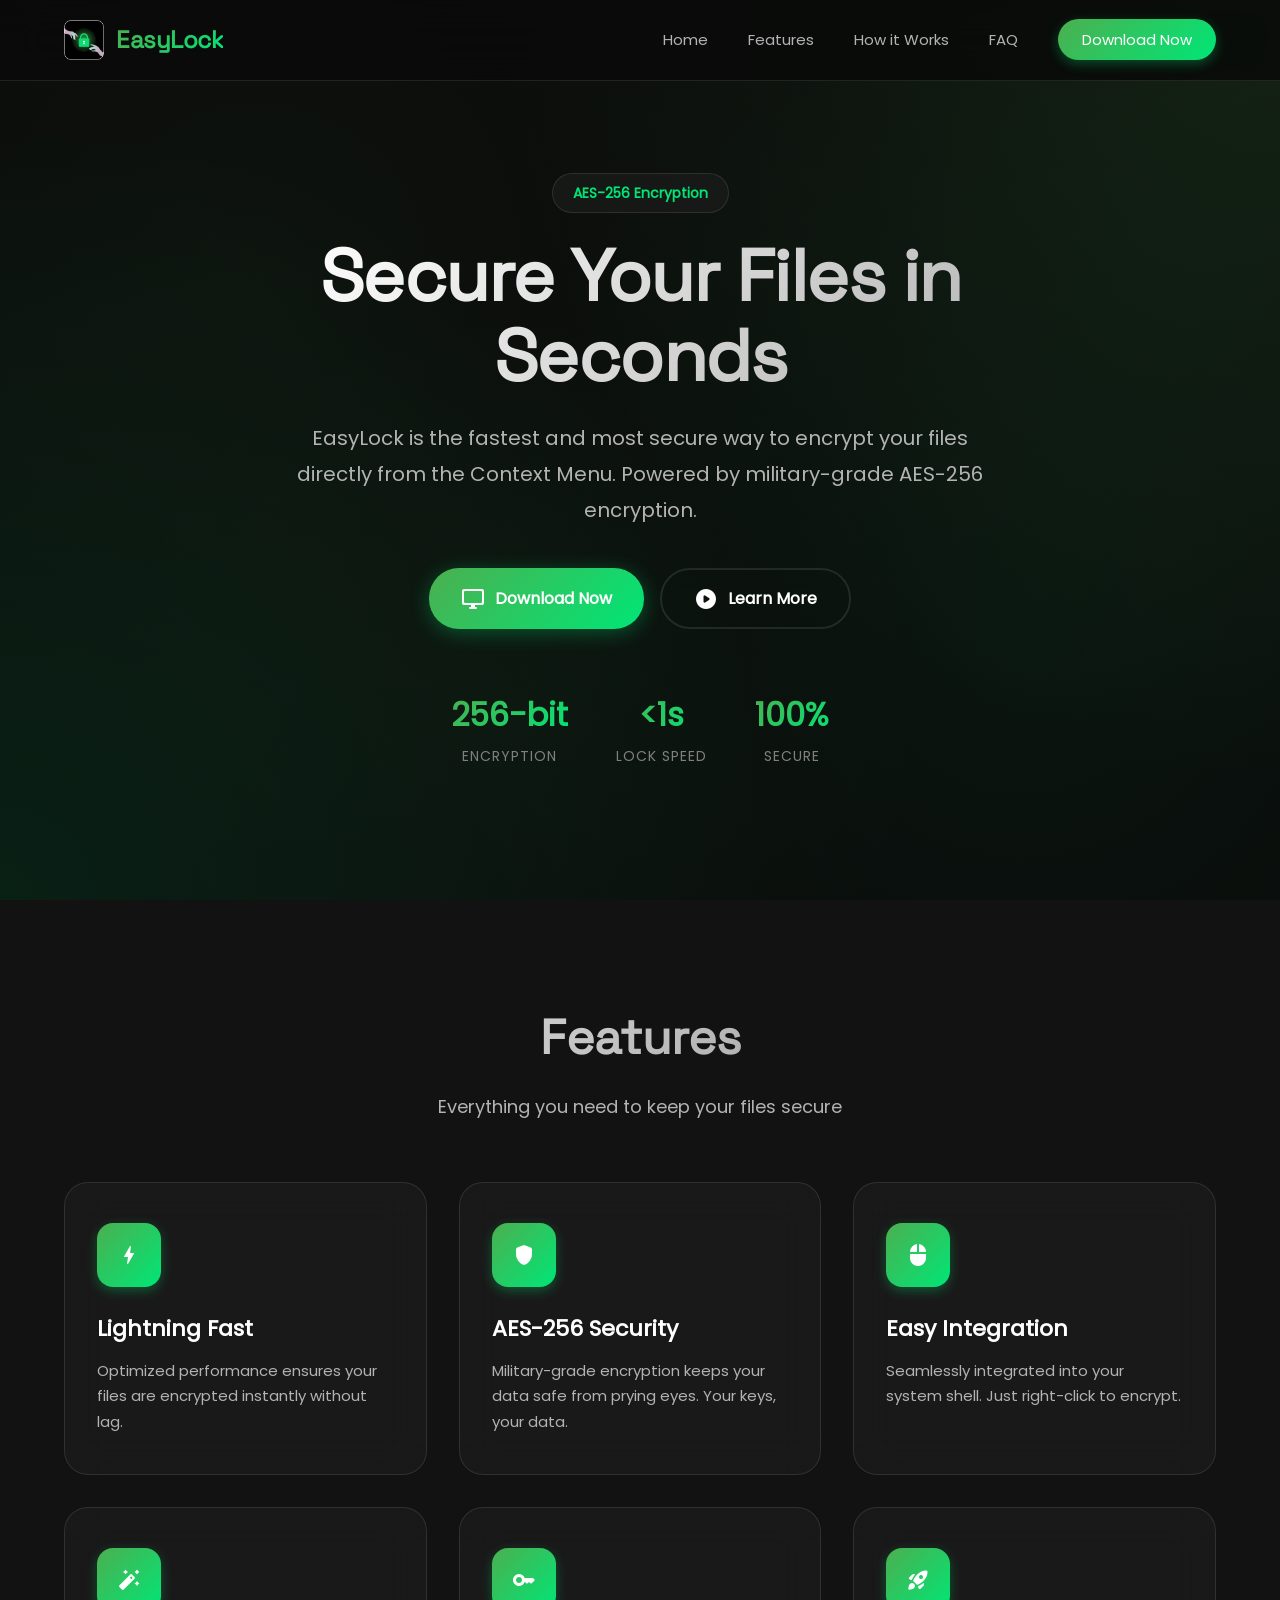
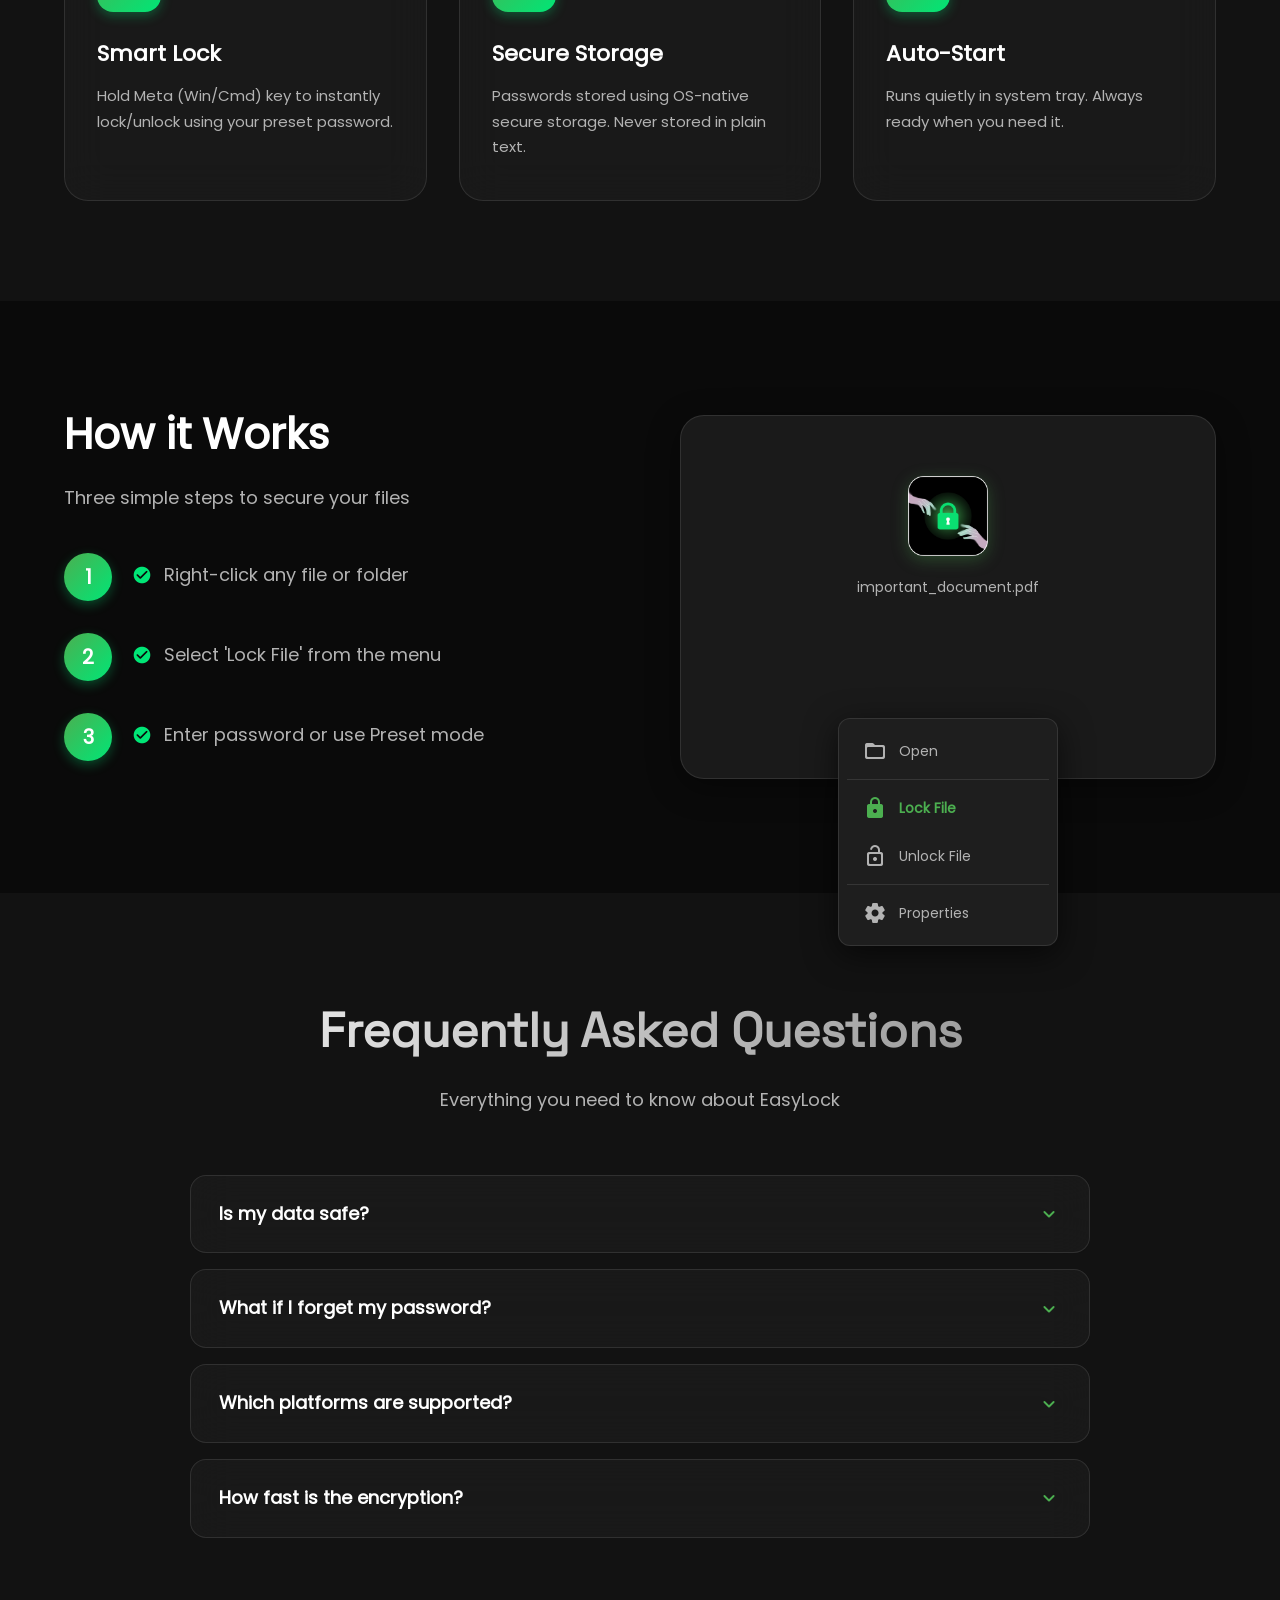
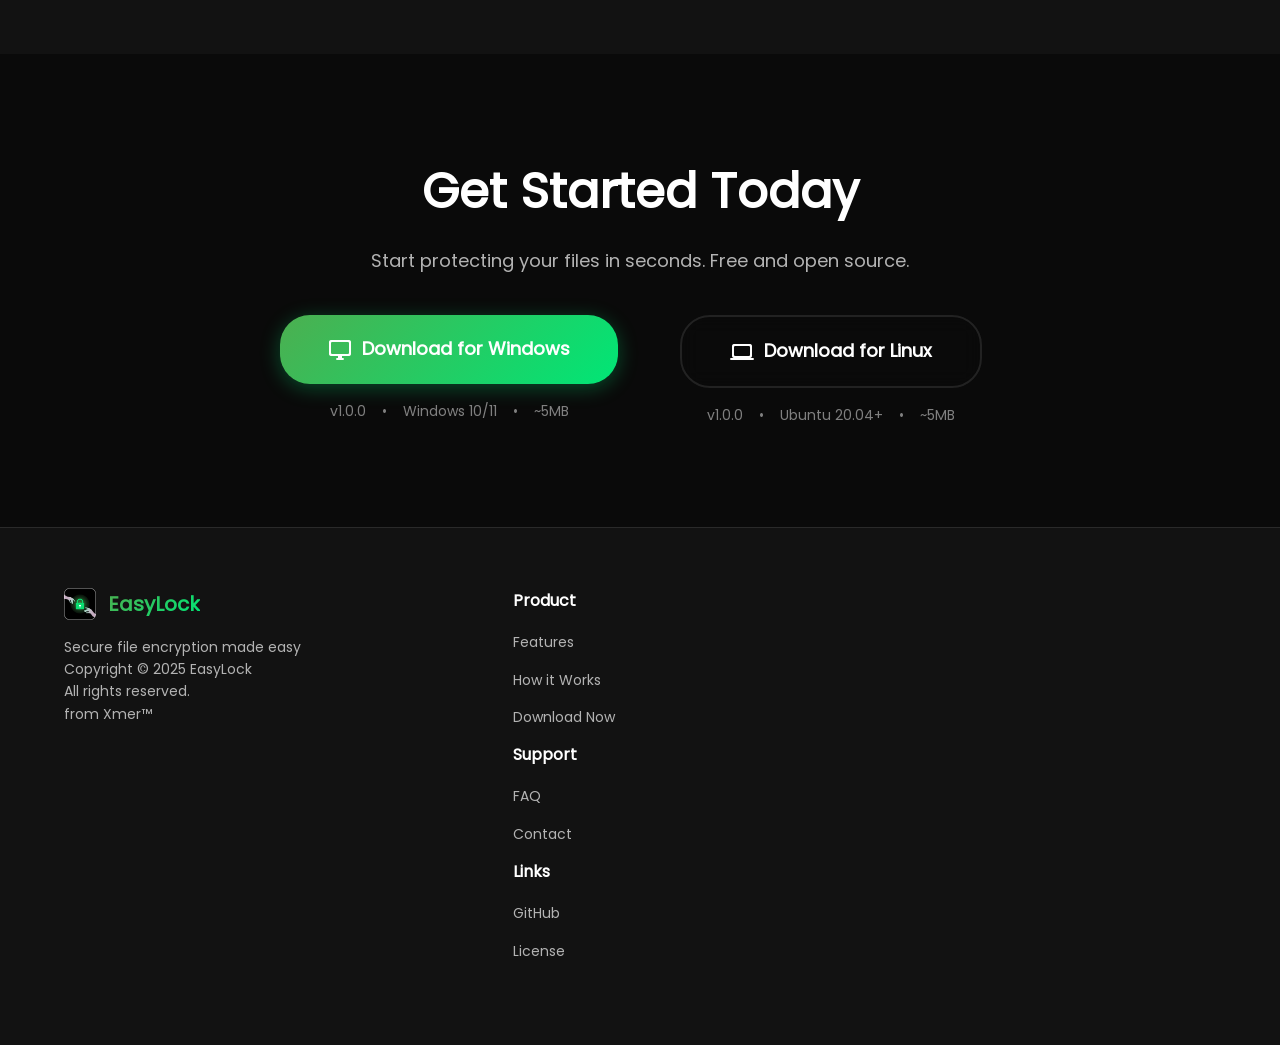
==== index.html @ 7edfd5c7 "Initialize EasyLock repo - Clean Start" ====
<!DOCTYPE html>
<html lang="en">

<head>
    <meta charset="UTF-8">
    <meta name="viewport" content="width=device-width, initial-scale=1.0">

    <!-- SEO & Social Meta Tags -->
    <title>EasyLock - Fast & Secure File Encryption | AES-256 Protection</title>
    <meta name="description"
        content="EasyLock provides military-grade AES-256 encryption for your files with seamless shell integration. Protect your data in seconds with right-click encryption.">
    <meta name="keywords"
        content="file encryption, AES-256, secure files, Windows encryption, Linux encryption, data protection, file security">
    <meta name="author" content="EasyLock">

    <meta property="og:type" content="website">
    <meta property="og:title" content="EasyLock - Fast & Secure File Encryption">
    <meta property="og:description"
        content="Military-grade file encryption integrated directly into your system. Secure your files in seconds.">
    <!-- Assets & Styles -->
    <link rel="icon" type="image/x-icon" href="assets/logotwo.png">
    <link rel="stylesheet" href="css/style.css">

</head>

<body>
    <!-- Navigation -->
    <header id="header">
        <div class="container">
            <div class="logo-container">
                <img src="assets/logotwo.png" alt="EasyLock Logo" class="logo-img">
                <span class="logo-text">EasyLock</span>
            </div>

            <nav class="nav-desktop">
                <ul>
                    <li><a href="#home" data-key="nav_home">Home</a></li>
                    <li><a href="#features" data-key="nav_features">Features</a></li>
                    <li><a href="#how-it-works" data-key="nav_how">How it Works</a></li>
                    <li><a href="#faq" data-key="nav_faq">FAQ</a></li>
                    <li><a href="#download" class="btn-download-nav" data-key="btn_download">Download Now</a></li>
                </ul>
            </nav>

            <button class="mobile-menu-toggle" aria-label="Toggle menu">
                <span></span>
                <span></span>
                <span></span>
            </button>
        </div>
    </header>

    <!-- Mobile Navigation -->
    <div class="mobile-menu-overlay">
        <nav class="mobile-nav">
            <ul>
                <li><a href="#home" data-key="nav_home">Home</a></li>
                <li><a href="#features" data-key="nav_features">Features</a></li>
                <li><a href="#how-it-works" data-key="nav_how">How it Works</a></li>
                <li><a href="#faq" data-key="nav_faq">FAQ</a></li>
                <li><a href="#download" class="btn-download-mobile" data-key="btn_download">Download Now</a></li>
            </ul>
        </nav>
    </div>

    <!-- Hero -->
    <section id="home" class="hero">
        <div class="particles-bg"></div>
        <div class="hero-content">
            <div class="hero-badge" data-key="hero_badge">AES-256 Encryption</div>
            <h1 data-key="hero_title">Secure Your Files in Seconds</h1>
            <p data-key="hero_desc">EasyLock is the fastest and most secure way to encrypt your files directly from the
                Context Menu. Powered by military-grade AES-256 encryption.</p>
            <div class="hero-buttons">
                <a href="#download" class="btn btn-primary">
                    <i class="material-icons">desktop_windows</i>
                    <span data-key="btn_download">Download Now</span>
                </a>
                <a href="#features" class="btn btn-secondary">
                    <i class="material-icons">play_circle</i>
                    <span data-key="btn_learn">Learn More</span>
                </a>
            </div>
            <div class="hero-stats">
                <div class="stat-item">
                    <div class="stat-number">256-bit</div>
                    <div class="stat-label" data-key="stat_encryption">Encryption</div>
                </div>
                <div class="stat-item">
                    <div class="stat-number">&lt;1s</div>
                    <div class="stat-label" data-key="stat_speed">Lock Speed</div>
                </div>
                <div class="stat-item">
                    <div class="stat-number">100%</div>
                    <div class="stat-label" data-key="stat_secure">Secure</div>
                </div>
            </div>
        </div>
    </section>

    <!-- Features -->
    <section id="features" class="features">
        <div class="container">
            <h2 class="section-title" data-key="nav_features">Features</h2>
            <p class="section-subtitle" data-key="features_subtitle">Everything you need to keep your files secure</p>
            <div class="features-grid">
                <div class="feature-card">
                    <div class="feature-icon"><i class="material-icons">bolt</i></div>
                    <h3 data-key="feat_fast_title">Lightning Fast</h3>
                    <p data-key="feat_fast_desc">Optimized performance ensures your files are encrypted instantly
                        without lag.</p>
                </div>
                <div class="feature-card">
                    <div class="feature-icon"><i class="material-icons">shield</i></div>
                    <h3 data-key="feat_secure_title">AES-256 Security</h3>
                    <p data-key="feat_secure_desc">Military-grade encryption keeps your data safe from prying eyes. Your
                        keys, your data.</p>
                </div>
                <div class="feature-card">
                    <div class="feature-icon"><i class="material-icons">mouse</i></div>
                    <h3 data-key="feat_easy_title">Easy Integration</h3>
                    <p data-key="feat_easy_desc">Seamlessly integrated into your system shell. Just right-click to
                        encrypt.</p>
                </div>
                <div class="feature-card">
                    <div class="feature-icon"><i class="material-icons">auto_fix_high</i></div>
                    <h3 data-key="feat_smart_title">Smart Lock</h3>
                    <p data-key="feat_smart_desc">Hold Meta (Win/Cmd) key to instantly lock/unlock using your preset
                        password.</p>
                </div>
                <div class="feature-card">
                    <div class="feature-icon"><i class="material-icons">key</i></div>
                    <h3 data-key="feat_password_title">Secure Storage</h3>
                    <p data-key="feat_password_desc">Passwords stored using OS-native secure storage. Never stored in
                        plain text.</p>
                </div>
                <div class="feature-card">
                    <div class="feature-icon"><i class="material-icons">rocket_launch</i></div>
                    <h3 data-key="feat_startup_title">Auto-Start</h3>
                    <p data-key="feat_startup_desc">Runs quietly in system tray. Always ready when you need it.</p>
                </div>
            </div>
        </div>
    </section>

    <!-- Showcase -->
    <section id="how-it-works" class="showcase">
        <div class="container">
            <div class="showcase-content">
                <div class="showcase-text">
                    <h2 data-key="showcase_title">How it Works</h2>
                    <p class="showcase-desc" data-key="showcase_desc">Three simple steps to secure your files</p>
                    <ul class="steps-list">
                        <li>
                            <div class="step-number">1</div>
                            <div class="step-content">
                                <i class="material-icons check-icon">check_circle</i>
                                <span data-key="step_1">Right-click any file or folder</span>
                            </div>
                        </li>
                        <li>
                            <div class="step-number">2</div>
                            <div class="step-content">
                                <i class="material-icons check-icon">check_circle</i>
                                <span data-key="step_2">Select 'Lock File' from the menu</span>
                            </div>
                        </li>
                        <li>
                            <div class="step-number">3</div>
                            <div class="step-content">
                                <i class="material-icons check-icon">check_circle</i>
                                <span data-key="step_3">Enter password or use Preset mode</span>
                            </div>
                        </li>
                    </ul>
                </div>
                <div class="showcase-visual">
                    <div class="context-menu-demo">
                        <div class="file-icon">
                            <img src="assets/logotwo.png" alt="EasyLock" class="demo-logo">
                            <div class="file-name">important_document.pdf</div>
                        </div>
                        <div class="context-menu">
                            <div class="menu-item"><i class="material-icons">folder_open</i> Open</div>
                            <div class="menu-divider"></div>
                            <div class="menu-item highlight"><i class="material-icons">lock</i> Lock File</div>
                            <div class="menu-item"><i class="material-icons">lock_open</i> Unlock File</div>
                            <div class="menu-divider"></div>
                            <div class="menu-item"><i class="material-icons">settings</i> Properties</div>
                        </div>
                    </div>
                </div>
            </div>
        </div>
    </section>

    <!-- FAQ -->
    <section id="faq" class="faq">
        <div class="container">
            <h2 class="section-title" data-key="faq_title">Frequently Asked Questions</h2>
            <p class="section-subtitle" data-key="faq_subtitle">Everything you need to know about EasyLock</p>
            <div class="faq-grid">
                <div class="faq-item">
                    <div class="faq-question">
                        <h3 data-key="faq_q1">Is my data safe?</h3>
                        <i class="material-icons">expand_more</i>
                    </div>
                    <div class="faq-answer">
                        <p data-key="faq_a1">Yes! EasyLock uses AES-256 GCM encryption. Your passwords are stored
                            securely using OS-native secure APIs.</p>
                    </div>
                </div>
                <div class="faq-item">
                    <div class="faq-question">
                        <h3 data-key="faq_q2">What if I forget my password?</h3>
                        <i class="material-icons">expand_more</i>
                    </div>
                    <div class="faq-answer">
                        <p data-key="faq_a2">Encrypted files cannot be recovered without the correct password. This
                            ensures maximum security. We recommend using a password manager.</p>
                    </div>
                </div>
                <div class="faq-item">
                    <div class="faq-question">
                        <h3 data-key="faq_q3">Which platforms are supported?</h3>
                        <i class="material-icons">expand_more</i>
                    </div>
                    <div class="faq-answer">
                        <p data-key="faq_a3">EasyLock is compatible with Windows 10/11 and Linux (Ubuntu 20.04+). It
                            integrates seamlessly with system file managers.</p>
                    </div>
                </div>
                <div class="faq-item">
                    <div class="faq-question">
                        <h3 data-key="faq_q4">How fast is the encryption?</h3>
                        <i class="material-icons">expand_more</i>
                    </div>
                    <div class="faq-answer">
                        <p data-key="faq_a4">EasyLock is optimized for speed. Most common files encrypt in under a
                            second on modern systems.</p>
                    </div>
                </div>
            </div>
        </div>
    </section>

    <!-- Download -->
    <section id="download" class="download">
        <div class="container">
            <div class="download-content">
                <h2 data-key="download_title">Get Started Today</h2>
                <p data-key="download_desc">Start protecting your files in seconds. Free and open source.</p>

                <div class="download-buttons">
                    <div class="download-option">
                        <a href="#" class="btn btn-primary btn-large">
                            <i class="material-icons">desktop_windows</i>
                            <span data-key="btn_download_windows">Download for Windows</span>
                        </a>
                        <div class="download-info">
                            <span class="version">v1.0.0</span>
                            <span class="separator">•</span>
                            <span class="compatible">Windows 10/11</span>
                            <span class="separator">•</span>
                            <span class="size">~5MB</span>
                        </div>
                    </div>

                    <div class="download-option">
                        <a href="#" class="btn btn-secondary btn-large">
                            <i class="material-icons">laptop</i>
                            <span data-key="btn_download_linux">Download for Linux</span>
                        </a>
                        <div class="download-info">
                            <span class="version">v1.0.0</span>
                            <span class="separator">•</span>
                            <span class="compatible">Ubuntu 20.04+</span>
                            <span class="separator">•</span>
                            <span class="size">~5MB</span>
                        </div>
                    </div>
                </div>
            </div>
        </div>
    </section>

    <!-- Footer -->
    <footer>
        <div class="container">
            <div class="footer-content">
                <div class="footer-brand">
                    <div class="footer-logo">
                        <img src="assets/logotwo.png" alt="EasyLock Logo" class="footer-logo-img">
                        <span>EasyLock</span>
                    </div>
                    <p class="footer-tagline" data-key="footer_tagline">Secure file encryption made easy</p>
                    <p class="footer-tagline">Copyright © 2025 EasyLock</p>
                    <p class="footer-tagline">All rights reserved.</p>
                    <p class="footer-tagline">from Xmer™</p>
                </div>
                <div class="footer-links">
                    <div class="footer-column">
                        <h4 data-key="footer_product">Product</h4>
                        <ul>
                            <li><a href="#features" data-key="nav_features">Features</a></li>
                            <li><a href="#how-it-works" data-key="nav_how">How it Works</a></li>
                            <li><a href="#download" data-key="btn_download">Download</a></li>
                        </ul>
                    </div>
                    <div class="footer-column">
                        <h4 data-key="footer_support">Support</h4>
                        <ul>
                            <li><a href="#faq" data-key="nav_faq">FAQ</a></li>
                            <li><a href="https://xmeroriginals.com/#contact" data-key="footer_contact">Contact</a></li>
                        </ul>
                    </div>
                    <div class="footer-column">
                        <h4 data-key="footer_legal">Links</h4>
                        <ul>
                            <li><a href="https://github.com/xmeroriginals/easylock">GitHub</a></li>
                            <li><a href="https://raw.githubusercontent.com/xmeroriginals/easylock/refs/heads/main/LICENSE"
                                    data-key="footer_license">License</a></li>
                        </ul>
                    </div>
                </div>
            </div>
        </div>
    </footer>

    <script src="js/script.js"></script>
</body>

</html>
---- css/style.css ----
/* ===========================
   CSS Custom Properties
   =========================== */
:root {
    /* Primary Colors */
    --primary-color: #4CAF50;
    --primary-dark: #2E7D32;
    --primary-light: #81C784;
    --accent-color: #00E676;
    --accent-glow: rgba(0, 230, 118, 0.3);

    /* Background Colors */
    --bg-color: #0a0a0a;
    --bg-secondary: #121212;
    --surface-color: #1a1a1a;
    --surface-elevated: #1e1e1e;

    /* Text Colors */
    --text-primary: #ffffff;
    --text-secondary: #b3b3b3;
    --text-tertiary: #808080;

    /* Glassmorphism */
    --glass-bg: rgba(30, 30, 30, 0.6);
    --glass-border: rgba(255, 255, 255, 0.1);
    --glass-shadow: 0 8px 32px rgba(0, 0, 0, 0.4);

    /* Gradients */
    --gradient-primary: linear-gradient(135deg, var(--primary-color), var(--accent-color));
    --gradient-secondary: linear-gradient(135deg, #4CAF50, #2E7D32);
    --gradient-hero: radial-gradient(circle at top right, rgba(76, 175, 80, 0.15), transparent 50%),
        radial-gradient(circle at bottom left, rgba(0, 230, 118, 0.1), transparent 50%);

    /* Spacing & Layout */
    --container-width: 1200px;
    --section-padding: 100px;
    --border-radius: 16px;
    --border-radius-lg: 24px;

    /* Transitions */
    --transition-fast: 0.2s ease;
    --transition-normal: 0.3s ease;
    --transition-slow: 0.5s ease;
}

/* ===========================
   Local Fonts
   =========================== */
@font-face {
    font-family: 'Poppins';
    src: url('../resources/fonts/Poppins-Regular.ttf') format('truetype');
    font-weight: 400;
    font-style: normal;
}

@font-face {
    font-family: 'Space Grotesk';
    src: url('../resources/fonts/SpaceGrotesk-Regular.ttf') format('truetype');
    font-weight: 400;
    font-style: normal;
}

@font-face {
    font-family: 'Questrial';
    src: url('../resources/fonts/Questrial-Regular.ttf') format('truetype');
    font-weight: 400;
    font-style: normal;
}

@font-face {
    font-family: 'Material Symbols Rounded';
    src: url('../resources/icons/MaterialIconsRound-Regular.otf') format('opentype');
    font-weight: normal;
    font-style: normal;
}

.material-icons {
    font-family: 'Material Symbols Rounded';
    font-weight: normal;
    font-style: normal;
    font-size: 24px;
    display: inline-block;
    line-height: 1;
    text-transform: none;
    letter-spacing: normal;
    word-wrap: normal;
    white-space: nowrap;
    direction: ltr;
    -webkit-font-smoothing: antialiased;
    text-rendering: optimizeLegibility;
    -moz-osx-font-smoothing: grayscale;
    font-feature-settings: 'liga';
}

/* ===========================
   Global Styles
   =========================== */
* {
    margin: 0;
    padding: 0;
    box-sizing: border-box;
}

html {
    scroll-behavior: smooth;
    font-size: 16px;
}

body {
    background-color: var(--bg-color);
    color: var(--text-primary);
    font-family: 'Poppins', 'Space Grotesk', -apple-system, BlinkMacSystemFont, "Segoe UI", Roboto, sans-serif;
    line-height: 1.6;
    overflow-x: hidden;
    -webkit-font-smoothing: antialiased;
    -moz-osx-font-smoothing: grayscale;
}

.container {
    max-width: var(--container-width);
    margin: 0 auto;
    padding: 0 24px;
}

/* ===========================
   Header & Navigation
   =========================== */
header {
    position: fixed;
    top: 0;
    left: 0;
    width: 100%;
    padding: 20px 0;
    z-index: 1000;
    backdrop-filter: blur(20px) saturate(180%);
    background: rgba(10, 10, 10, 0.85);
    border-bottom: 1px solid var(--glass-border);
    transition: all var(--transition-normal);
}

header.scrolled {
    padding: 12px 0;
    box-shadow: 0 4px 20px rgba(0, 0, 0, 0.5);
}

header .container {
    display: flex;
    justify-content: space-between;
    align-items: center;
}

.logo-container {
    display: flex;
    align-items: center;
    gap: 12px;
    cursor: pointer;
}

.logo-img {
    height: 40px;
    width: auto;
    transition: transform var(--transition-normal);
}

.logo-container:hover .logo-img {
    transform: rotate(-5deg) scale(1.05);
}

.logo-text {
    font-size: 24px;
    font-weight: 800;
    font-family: 'Space Grotesk', sans-serif;
    background: var(--gradient-primary);
    -webkit-background-clip: text;
    background-clip: text;
    -webkit-text-fill-color: transparent;
    letter-spacing: -0.5px;
}

.nav-desktop ul {
    display: flex;
    gap: 40px;
    list-style: none;
    align-items: center;
}

.nav-desktop a {
    color: var(--text-secondary);
    text-decoration: none;
    font-weight: 500;
    font-size: 15px;
    transition: color var(--transition-fast);
    position: relative;
}

.nav-desktop a::after {
    content: '';
    position: absolute;
    bottom: -4px;
    left: 0;
    width: 0;
    height: 2px;
    background: var(--gradient-primary);
    transition: width var(--transition-normal);
}

.nav-desktop a:hover {
    color: var(--text-primary);
}

.nav-desktop a:hover::after {
    width: 100%;
}

.btn-download-nav {
    background: var(--gradient-primary);
    padding: 10px 24px;
    border-radius: 24px;
    color: white !important;
    font-weight: 600;
    box-shadow: 0 4px 12px var(--accent-glow);
    transition: all var(--transition-normal);
}

.btn-download-nav::after {
    display: none;
}

.btn-download-nav:hover {
    transform: translateY(-2px);
    box-shadow: 0 6px 20px var(--accent-glow);
}

/* Mobile Menu Toggle */
.mobile-menu-toggle {
    display: none;
    flex-direction: column;
    gap: 5px;
    background: none;
    border: none;
    cursor: pointer;
    padding: 8px;
}

.mobile-menu-toggle span {
    width: 25px;
    height: 2px;
    background: var(--text-primary);
    transition: all var(--transition-normal);
    border-radius: 2px;
}

.mobile-menu-toggle.active span:nth-child(1) {
    transform: rotate(45deg) translate(7px, 7px);
}

.mobile-menu-toggle.active span:nth-child(2) {
    opacity: 0;
}

.mobile-menu-toggle.active span:nth-child(3) {
    transform: rotate(-45deg) translate(6px, -6px);
}

/* Mobile Menu Overlay */
.mobile-menu-overlay {
    position: fixed;
    top: 0;
    left: 0;
    width: 100%;
    height: 100vh;
    background: rgba(10, 10, 10, 0.98);
    backdrop-filter: blur(20px);
    z-index: 999;
    display: flex;
    align-items: center;
    justify-content: center;
    opacity: 0;
    visibility: hidden;
    transition: all var(--transition-slow);
}

.mobile-menu-overlay.active {
    opacity: 1;
    visibility: visible;
}

.mobile-nav ul {
    list-style: none;
    text-align: center;
}

.mobile-nav li {
    margin: 30px 0;
    opacity: 0;
    transform: translateY(20px);
    transition: all var(--transition-slow);
}

.mobile-menu-overlay.active .mobile-nav li {
    opacity: 1;
    transform: translateY(0);
}

.mobile-nav a {
    color: var(--text-primary);
    text-decoration: none;
    font-size: 28px;
    font-weight: 600;
    transition: color var(--transition-fast);
}

.mobile-nav a:hover {
    color: var(--primary-color);
}

.btn-download-mobile {
    display: inline-block;
    background: var(--gradient-primary);
    padding: 16px 40px;
    border-radius: 30px;
    margin-top: 20px;
}

/* ===========================
   Hero Section
   =========================== */
.hero {
    min-height: 100vh;
    display: flex;
    align-items: center;
    justify-content: center;
    position: relative;
    padding: 120px 24px 80px;
    background: var(--gradient-hero);
    overflow: hidden;
}

.particles-bg {
    position: absolute;
    top: 0;
    left: 0;
    width: 100%;
    height: 100%;
    background-image:
        radial-gradient(circle at 20% 30%, rgba(76, 175, 80, 0.05) 0%, transparent 50%),
        radial-gradient(circle at 80% 70%, rgba(0, 230, 118, 0.05) 0%, transparent 50%),
        radial-gradient(circle at 40% 80%, rgba(76, 175, 80, 0.03) 0%, transparent 40%);
    animation: particlesFloat 20s ease-in-out infinite;
}

@keyframes particlesFloat {

    0%,
    100% {
        transform: translateY(0) scale(1);
    }

    50% {
        transform: translateY(-20px) scale(1.05);
    }
}

.hero-content {
    max-width: 700px;
    text-align: center;
    position: relative;
    z-index: 1;
    animation: fadeInUp 1s ease-out;
}

@keyframes fadeInUp {
    from {
        opacity: 0;
        transform: translateY(40px);
    }

    to {
        opacity: 1;
        transform: translateY(0);
    }
}

.hero-badge {
    display: inline-block;
    background: var(--glass-bg);
    border: 1px solid var(--glass-border);
    padding: 8px 20px;
    border-radius: 20px;
    font-size: 14px;
    font-weight: 600;
    color: var(--accent-color);
    margin-bottom: 24px;
    backdrop-filter: blur(10px);
}

.hero h1 {
    font-size: clamp(40px, 6vw, 72px);
    font-weight: 900;
    font-family: 'Space Grotesk', sans-serif;
    line-height: 1.1;
    margin-bottom: 24px;
    background: linear-gradient(135deg, #ffffff, #b3b3b3);
    -webkit-background-clip: text;
    background-clip: text;
    -webkit-text-fill-color: transparent;
    letter-spacing: -1.5px;
}

.hero p {
    font-size: clamp(16px, 2vw, 20px);
    color: var(--text-secondary);
    margin-bottom: 40px;
    line-height: 1.8;
}

.hero-buttons {
    display: flex;
    gap: 16px;
    justify-content: center;
    flex-wrap: wrap;
    margin-bottom: 60px;
}

.btn {
    display: inline-flex;
    align-items: center;
    gap: 10px;
    padding: 16px 32px;
    border-radius: 30px;
    font-size: 16px;
    font-weight: 600;
    text-decoration: none;
    cursor: pointer;
    transition: all var(--transition-normal);
    border: none;
    white-space: nowrap;
}

.btn-primary {
    background: var(--gradient-primary);
    color: white;
    box-shadow: 0 4px 20px var(--accent-glow);
}

.btn-primary:hover {
    box-shadow: 0 8px 30px var(--accent-glow);
    transform: translateY(-3px);
}

.btn-secondary {
    background: transparent;
    border: 2px solid var(--glass-border);
    color: var(--text-primary);
    backdrop-filter: blur(10px);
}

.btn-secondary:hover {
    border-color: var(--primary-color);
    background: rgba(76, 175, 80, 0.1);
}

.btn-large {
    padding: 20px 48px;
    font-size: 18px;
}

/* Hero Stats */
.hero-stats {
    display: flex;
    gap: 48px;
    justify-content: center;
    flex-wrap: wrap;
}

.stat-item {
    text-align: center;
}

.stat-number {
    font-size: 32px;
    font-weight: 800;
    background: var(--gradient-primary);
    -webkit-background-clip: text;
    background-clip: text;
    -webkit-text-fill-color: transparent;
    margin-bottom: 4px;
}

.stat-label {
    font-size: 14px;
    color: var(--text-tertiary);
    text-transform: uppercase;
    letter-spacing: 1px;
}

/* ===========================
   Features Section
   =========================== */
.features {
    padding: var(--section-padding) 0;
    background: var(--bg-secondary);
}

.section-title {
    text-align: center;
    font-size: clamp(32px, 5vw, 48px);
    font-weight: 800;
    font-family: 'Space Grotesk', sans-serif;
    margin-bottom: 16px;
    background: linear-gradient(135deg, #ffffff, #808080);
    -webkit-background-clip: text;
    background-clip: text;
    -webkit-text-fill-color: transparent;
}

.section-subtitle {
    text-align: center;
    font-size: 18px;
    color: var(--text-secondary);
    margin-bottom: 60px;
}

.features-grid {
    display: grid;
    grid-template-columns: repeat(auto-fit, minmax(300px, 1fr));
    gap: 32px;
}

.feature-card {
    background: var(--glass-bg);
    backdrop-filter: blur(20px);
    padding: 40px 32px;
    border-radius: var(--border-radius-lg);
    border: 1px solid var(--glass-border);
    transition: all var(--transition-normal);
    position: relative;
    overflow: hidden;
}

.feature-card::before {
    content: '';
    position: absolute;
    top: 0;
    left: 0;
    width: 100%;
    height: 100%;
    background: var(--gradient-primary);
    opacity: 0;
    transition: opacity var(--transition-normal);
}

.feature-card:hover::before {
    opacity: 0.05;
}

.feature-card:hover {
    transform: translateY(-8px);
    border-color: var(--primary-color);
    box-shadow: 0 12px 40px rgba(76, 175, 80, 0.2);
}

.feature-icon {
    width: 64px;
    height: 64px;
    background: var(--gradient-primary);
    border-radius: 16px;
    display: flex;
    align-items: center;
    justify-content: center;
    margin-bottom: 24px;
    font-size: 28px;
    color: white;
    box-shadow: 0 4px 12px var(--accent-glow);
}

.feature-card h3 {
    font-size: 22px;
    font-weight: 700;
    margin-bottom: 12px;
    color: var(--text-primary);
}

.feature-card p {
    color: var(--text-secondary);
    font-size: 15px;
    line-height: 1.7;
}

/* ===========================
   Showcase / How It Works Section
   =========================== */
.showcase {
    padding: var(--section-padding) 0;
    background: var(--bg-color);
}

.showcase-content {
    display: grid;
    grid-template-columns: 1fr 1fr;
    gap: 80px;
    align-items: center;
}

.showcase-text h2 {
    font-size: clamp(32px, 4vw, 42px);
    font-weight: 800;
    margin-bottom: 16px;
}

.showcase-desc {
    font-size: 18px;
    color: var(--text-secondary);
    margin-bottom: 40px;
}

.steps-list {
    list-style: none;
}

.steps-list li {
    display: flex;
    gap: 20px;
    align-items: flex-start;
    margin-bottom: 32px;
    position: relative;
}

.step-number {
    width: 48px;
    height: 48px;
    background: var(--gradient-primary);
    border-radius: 50%;
    display: flex;
    align-items: center;
    justify-content: center;
    font-size: 20px;
    font-weight: 800;
    flex-shrink: 0;
    box-shadow: 0 4px 12px var(--accent-glow);
}

.step-content {
    flex: 1;
    padding-top: 8px;
    display: flex;
    align-items: center;
    gap: 12px;
}

.check-icon {
    color: var(--accent-color);
    font-size: 20px;
}

.step-content span {
    font-size: 18px;
    color: var(--text-secondary);
}

/* Context Menu Demo */
.showcase-visual {
    background: var(--surface-color);
    border-radius: var(--border-radius-lg);
    padding: 60px 40px;
    border: 1px solid var(--glass-border);
    display: flex;
    align-items: center;
    justify-content: center;
    position: relative;
    box-shadow: var(--glass-shadow);
}

.context-menu-demo {
    position: relative;
}

.file-icon {
    text-align: center;
    margin-bottom: 120px;
}

.demo-logo {
    width: 80px;
    height: 80px;
    margin-bottom: 12px;
    filter: drop-shadow(0 4px 8px rgba(76, 175, 80, 0.3));
}

.file-name {
    font-size: 14px;
    color: var(--text-secondary);
}

.context-menu {
    background: var(--surface-elevated);
    border: 1px solid var(--glass-border);
    border-radius: 12px;
    padding: 8px;
    min-width: 220px;
    box-shadow: 0 8px 32px rgba(0, 0, 0, 0.6);
    backdrop-filter: blur(20px);
    position: absolute;
    top: 100%;
    left: 50%;
    transform: translateX(-50%);
}

.menu-item {
    padding: 12px 16px;
    border-radius: 8px;
    display: flex;
    align-items: center;
    gap: 12px;
    color: var(--text-secondary);
    font-size: 14px;
    cursor: pointer;
    transition: all var(--transition-fast);
}

.menu-item:hover {
    background: rgba(255, 255, 255, 0.05);
    color: var(--text-primary);
}

.menu-item.highlight {
    color: var(--primary-color);
    font-weight: 600;
}

.menu-item.highlight:hover {
    background: rgba(76, 175, 80, 0.1);
}

.menu-divider {
    height: 1px;
    background: var(--glass-border);
    margin: 4px 0;
}

/* ===========================
   FAQ Section
   =========================== */
.faq {
    padding: var(--section-padding) 0;
    background: var(--bg-secondary);
}

.faq-grid {
    max-width: 900px;
    margin: 0 auto;
}

.faq-item {
    background: var(--glass-bg);
    backdrop-filter: blur(20px);
    border: 1px solid var(--glass-border);
    border-radius: var(--border-radius);
    margin-bottom: 16px;
    overflow: hidden;
    transition: all var(--transition-normal);
}

.faq-item:hover {
    border-color: var(--primary-color);
}

.faq-question {
    padding: 24px 28px;
    cursor: pointer;
    display: flex;
    justify-content: space-between;
    align-items: center;
    gap: 20px;
    user-select: none;
}

.faq-question h3 {
    font-size: 18px;
    font-weight: 600;
    color: var(--text-primary);
}

.faq-question i {
    color: var(--primary-color);
    transition: transform var(--transition-normal);
}

.faq-item.active .faq-question i {
    transform: rotate(180deg);
}

.faq-answer {
    max-height: 0;
    overflow: hidden;
    transition: all var(--transition-normal);
}

.faq-item.active .faq-answer {
    max-height: 500px;
}

.faq-answer p {
    padding: 0 28px 24px;
    color: var(--text-secondary);
    line-height: 1.7;
}

/* ===========================
   Download Section
   =========================== */
.download {
    padding: var(--section-padding) 0;
    background: var(--bg-color);
    text-align: center;
}

.download-content h2 {
    font-size: clamp(32px, 5vw, 48px);
    font-weight: 800;
    margin-bottom: 16px;
}

.download-content p {
    font-size: 18px;
    color: var(--text-secondary);
    margin-bottom: 40px;
}

.download-buttons {
    display: grid;
    grid-template-columns: repeat(auto-fit, minmax(280px, 350px));
    gap: 32px;
    justify-content: center;
    margin-top: 40px;
}

.download-option {
    display: flex;
    flex-direction: column;
    align-items: center;
}

.download-info {
    margin-top: 16px;
    color: var(--text-tertiary);
    font-size: 14px;
}

.download-info .separator {
    margin: 0 12px;
}

/* ===========================
   Footer
   =========================== */
footer {
    background: var(--bg-secondary);
    border-top: 1px solid var(--glass-border);
    padding: 60px 0 30px;
}

.footer-content {
    display: grid;
    grid-template-columns: 2fr 1fr 1fr 1fr;
    gap: 60px;
    margin-bottom: 40px;
}

.footer-brand {
    max-width: 300px;
}

.footer-logo {
    display: flex;
    align-items: center;
    gap: 12px;
    margin-bottom: 16px;
}

.footer-logo-img {
    width: 32px;
    height: 32px;
}

.footer-logo span {
    font-size: 20px;
    font-weight: 800;
    background: var(--gradient-primary);
    -webkit-background-clip: text;
    background-clip: text;
    -webkit-text-fill-color: transparent;
}

.footer-tagline {
    color: var(--text-secondary);
    font-size: 14px;
    line-height: 1.6;
}

.footer-column h4 {
    font-size: 16px;
    font-weight: 600;
    margin-bottom: 16px;
    color: var(--text-primary);
}

.footer-column ul {
    list-style: none;
}

.footer-column li {
    margin-bottom: 12px;
}

.footer-column a {
    color: var(--text-secondary);
    text-decoration: none;
    font-size: 14px;
    transition: color var(--transition-fast);
}

.footer-column a:hover {
    color: var(--primary-color);
}

.footer-bottom {
    display: flex;
    justify-content: space-between;
    align-items: center;
    padding-top: 30px;
    border-top: 1px solid var(--glass-border);
    flex-wrap: wrap;
    gap: 20px;
}

.footer-bottom p {
    color: var(--text-tertiary);
    font-size: 14px;
}

.social-links {
    display: flex;
    gap: 16px;
}

.social-links a {
    width: 40px;
    height: 40px;
    background: var(--glass-bg);
    border: 1px solid var(--glass-border);
    border-radius: 50%;
    display: flex;
    align-items: center;
    justify-content: center;
    color: var(--text-secondary);
    font-size: 18px;
    transition: all var(--transition-normal);
}

.social-links a:hover {
    background: var(--primary-color);
    border-color: var(--primary-color);
    color: white;
    transform: translateY(-3px);
}

/* ===========================
   Responsive Design
   =========================== */
@media (max-width: 1024px) {
    .showcase-content {
        grid-template-columns: 1fr;
        gap: 60px;
    }

    .footer-content {
        grid-template-columns: 1fr 1fr;
        gap: 40px;
    }
}

@media (max-width: 768px) {
    :root {
        --section-padding: 60px;
    }

    .nav-desktop {
        display: none;
    }

    .mobile-menu-toggle {
        display: flex;
    }

    header {
        padding: 16px 0;
    }

    .hero {
        min-height: 90vh;
        padding: 100px 20px 60px;
    }

    .hero-buttons {
        flex-direction: column;
        align-items: stretch;
    }

    .btn {
        justify-content: center;
    }

    .hero-stats {
        gap: 32px;
    }

    .features-grid {
        grid-template-columns: 1fr;
    }

    .showcase-visual {
        padding: 40px 20px;
    }

    .file-icon {
        margin-bottom: 100px;
    }

    .footer-content {
        grid-template-columns: 1fr;
        gap: 40px;
    }

    .footer-bottom {
        flex-direction: column;
        text-align: center;
    }
}

@media (max-width: 480px) {
    .hero h1 {
        font-size: 36px;
    }

    .section-title {
        font-size: 28px;
    }

    .btn {
        padding: 14px 24px;
        font-size: 15px;
    }

    .btn-large {
        padding: 16px 32px;
        font-size: 16px;
    }
}

/* ===========================
   Animations & Effects
   =========================== */
@keyframes float {

    0%,
    100% {
        transform: translateY(0px);
    }

    50% {
        transform: translateY(-20px);
    }
}

/* Scroll Reveal Animations */
.reveal {
    opacity: 0;
    transform: translateY(30px);
    transition: all 0.8s ease-out;
}

.reveal.active {
    opacity: 1;
    transform: translateY(0);
}

/* Loading Animation */
@keyframes pulse {

    0%,
    100% {
        opacity: 1;
    }

    50% {
        opacity: 0.5;
    }
}

/* Selection */
::selection {
    background: var(--primary-color);
    color: white;
}

::-moz-selection {
    background: var(--primary-color);
    color: white;
}

/* Scrollbar */
::-webkit-scrollbar {
    width: 10px;
}

::-webkit-scrollbar-track {
    background: var(--bg-secondary);
}

::-webkit-scrollbar-thumb {
    background: var(--surface-color);
    border-radius: 5px;
}

::-webkit-scrollbar-thumb:hover {
    background: var(--primary-color);
}
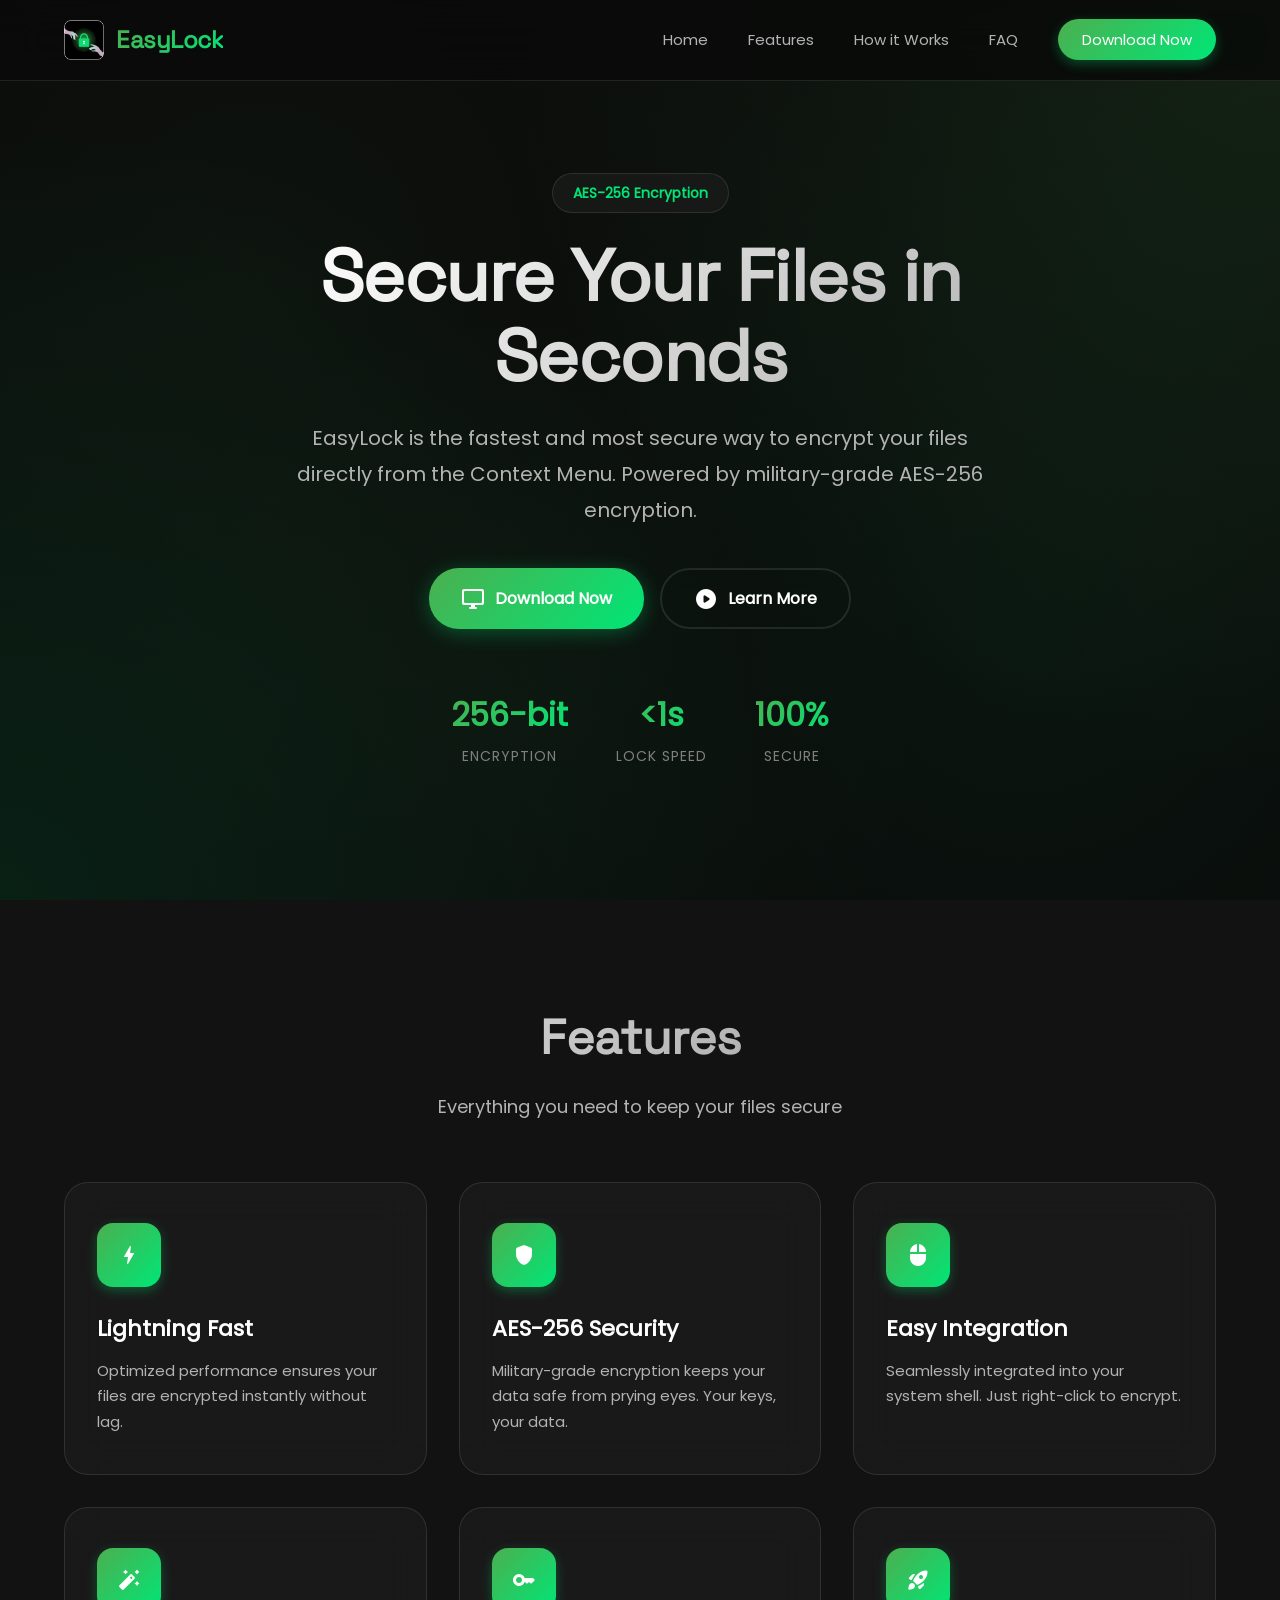
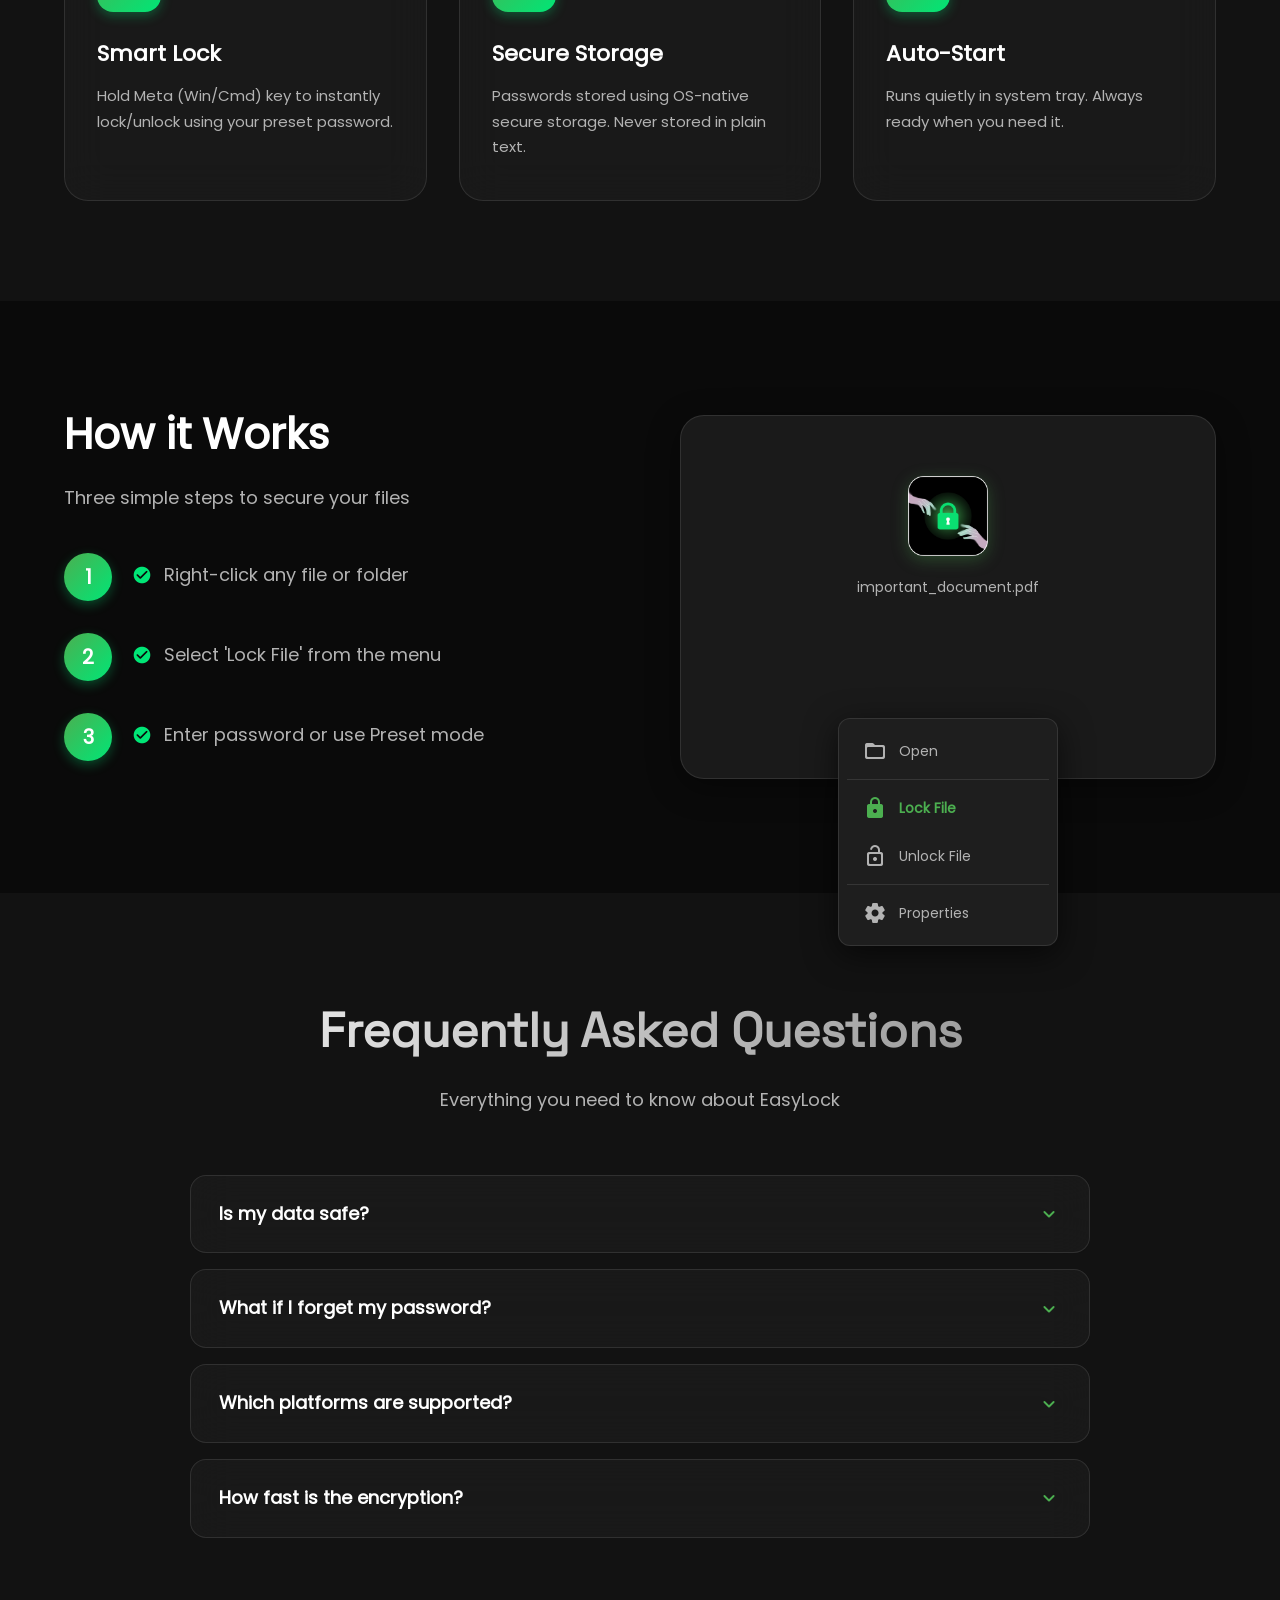
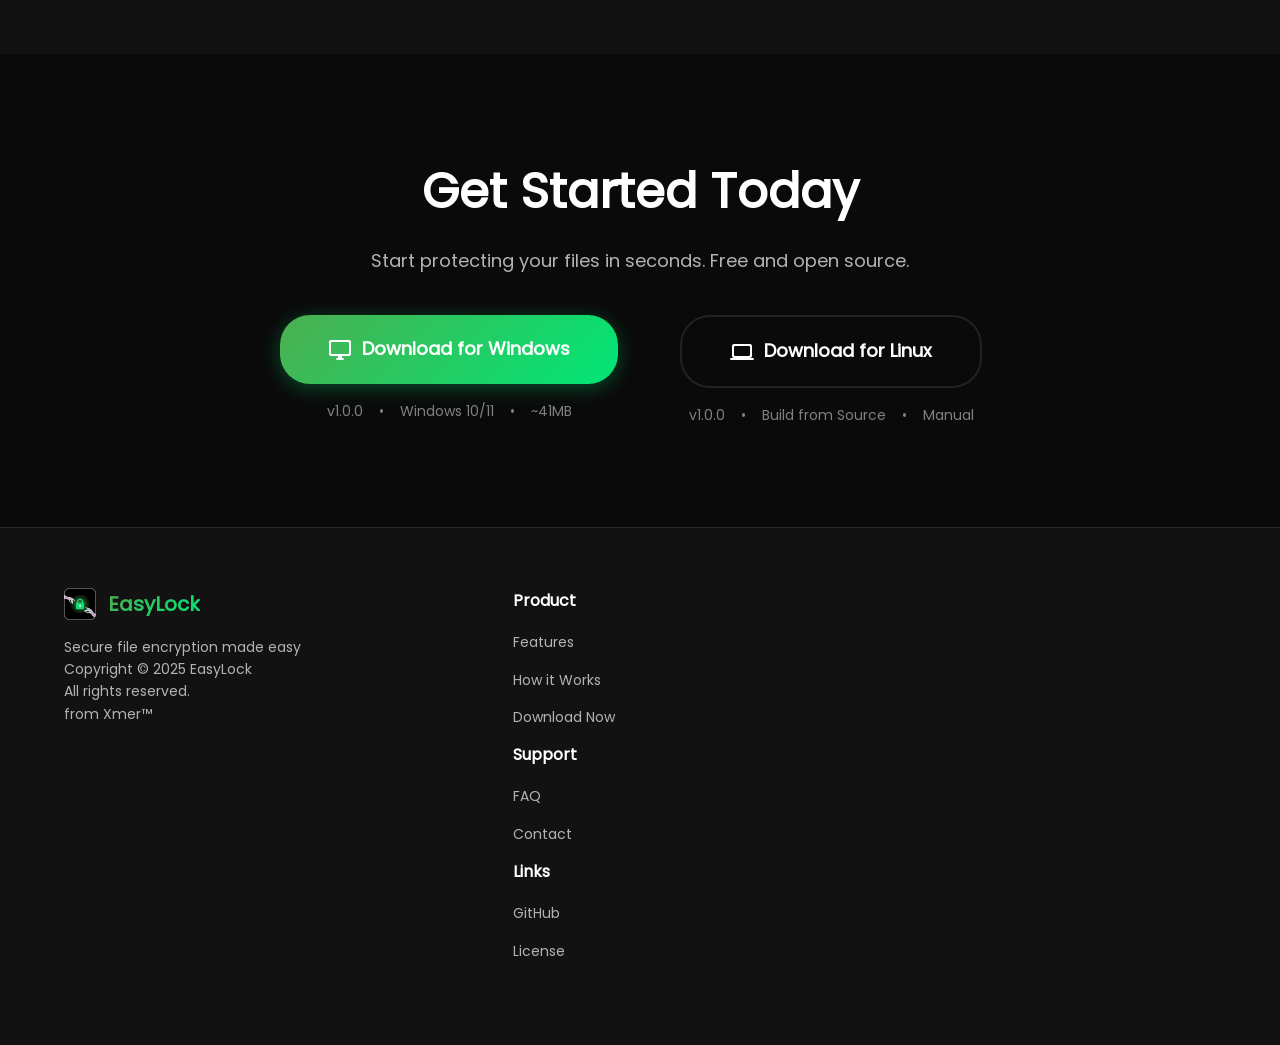
==== commit d347fb86: "Update download links and Linux status: Windows points to v1.0.0 releases, Linux points to README" ====
--- a/index.html
+++ b/index.html
@@ -253,7 +253,8 @@
 
                 <div class="download-buttons">
                     <div class="download-option">
-                        <a href="#" class="btn btn-primary btn-large">
+                        <a href="https://github.com/xmeroriginals/easylock/releases/tag/v1.0.0"
+                            class="btn btn-primary btn-large">
                             <i class="material-icons">desktop_windows</i>
                             <span data-key="btn_download_windows">Download for Windows</span>
                         </a>
@@ -262,21 +263,22 @@
                             <span class="separator">•</span>
                             <span class="compatible">Windows 10/11</span>
                             <span class="separator">•</span>
-                            <span class="size">~5MB</span>
+                            <span class="size">~41MB</span>
                         </div>
                     </div>
 
                     <div class="download-option">
-                        <a href="#" class="btn btn-secondary btn-large">
+                        <a href="https://github.com/xmeroriginals/easylock/blob/v1.0.0/README.md"
+                            class="btn btn-secondary btn-large">
                             <i class="material-icons">laptop</i>
                             <span data-key="btn_download_linux">Download for Linux</span>
                         </a>
                         <div class="download-info">
                             <span class="version">v1.0.0</span>
                             <span class="separator">•</span>
-                            <span class="compatible">Ubuntu 20.04+</span>
+                            <span class="compatible">Build from Source</span>
                             <span class="separator">•</span>
-                            <span class="size">~5MB</span>
+                            <span class="size">Manual</span>
                         </div>
                     </div>
                 </div>
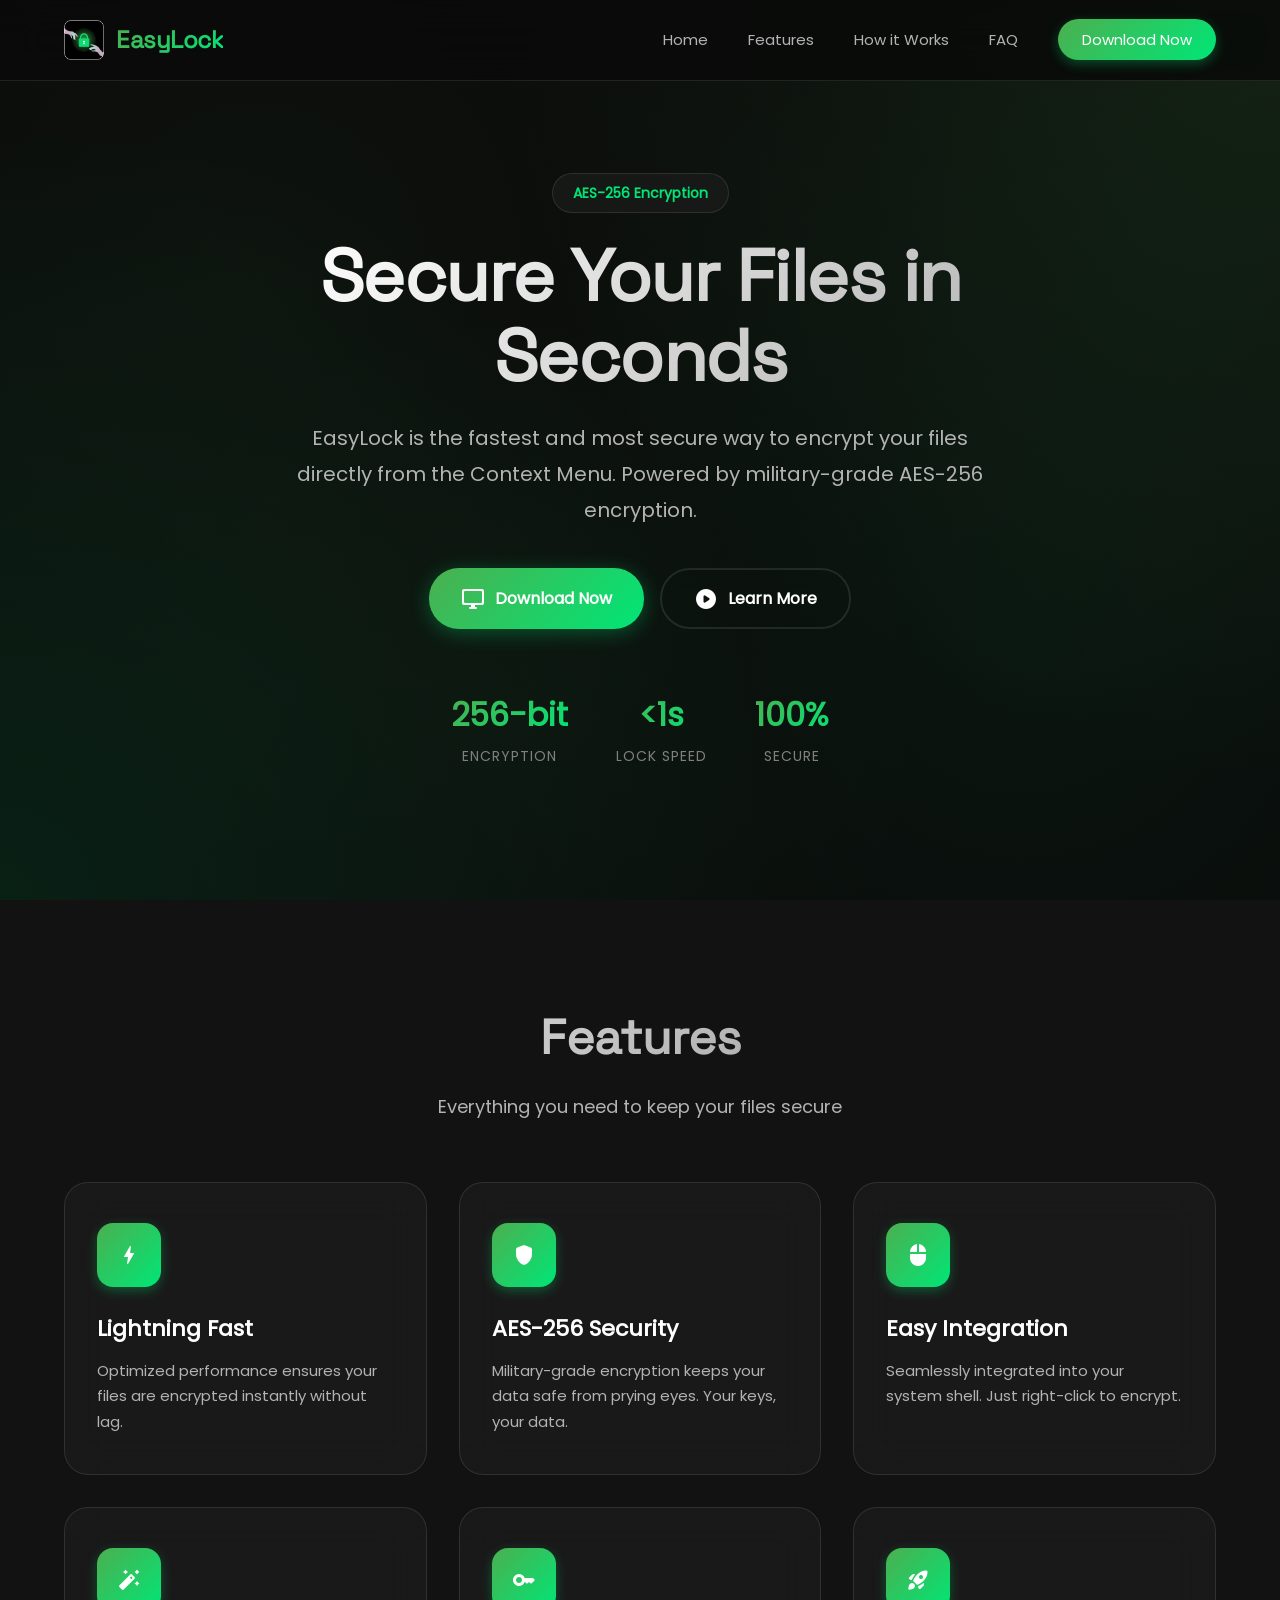
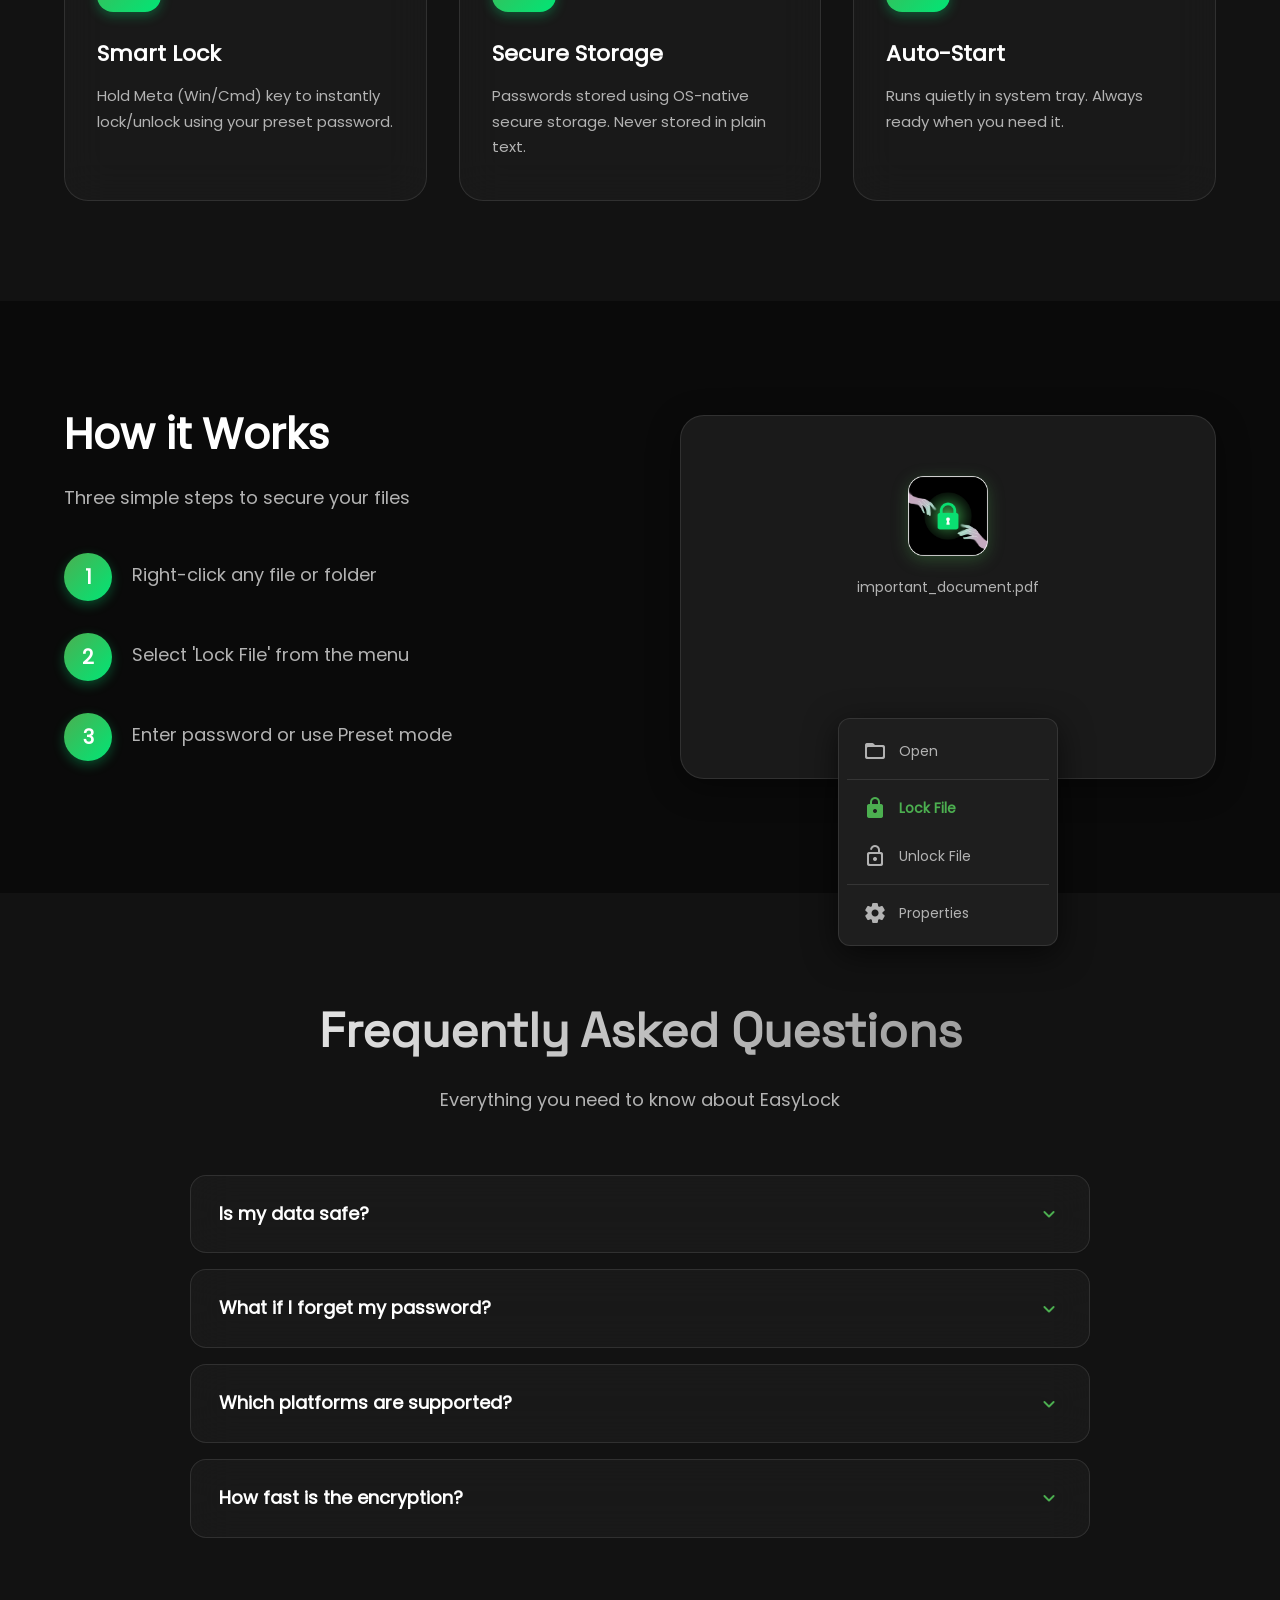
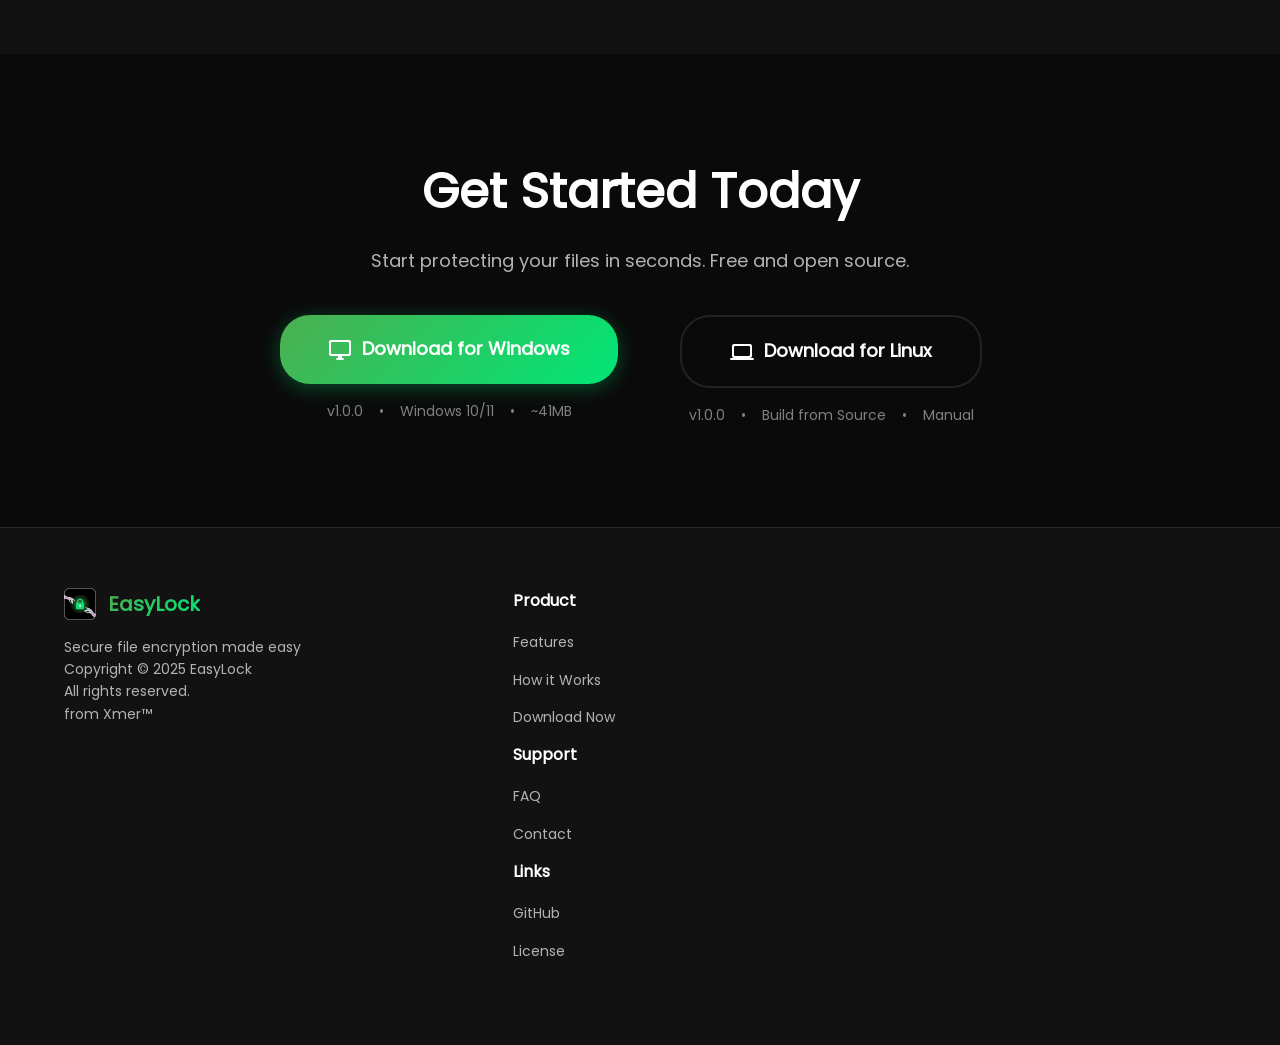
==== commit 99fb2d50: "Fix Visual Bugs" ====
--- a/index.html
+++ b/index.html
@@ -1,335 +1,426 @@
-<!DOCTYPE html>
+<!doctype html>
 <html lang="en">
-
-<head>
-    <meta charset="UTF-8">
-    <meta name="viewport" content="width=device-width, initial-scale=1.0">
-
-    <!-- SEO & Social Meta Tags -->
+  <head>
+    <meta charset="UTF-8" />
+    <meta name="viewport" content="width=device-width, initial-scale=1.0" />
     <title>EasyLock - Fast & Secure File Encryption | AES-256 Protection</title>
-    <meta name="description"
-        content="EasyLock provides military-grade AES-256 encryption for your files with seamless shell integration. Protect your data in seconds with right-click encryption.">
-    <meta name="keywords"
-        content="file encryption, AES-256, secure files, Windows encryption, Linux encryption, data protection, file security">
-    <meta name="author" content="EasyLock">
-
-    <meta property="og:type" content="website">
-    <meta property="og:title" content="EasyLock - Fast & Secure File Encryption">
-    <meta property="og:description"
-        content="Military-grade file encryption integrated directly into your system. Secure your files in seconds.">
-    <!-- Assets & Styles -->
-    <link rel="icon" type="image/x-icon" href="assets/logotwo.png">
-    <link rel="stylesheet" href="css/style.css">
-
-</head>
-
-<body>
-    <!-- Navigation -->
+    <meta
+      name="description"
+      content="EasyLock provides military-grade AES-256 encryption for your files with seamless shell integration. Protect your data in seconds with right-click encryption."
+    />
+    <meta
+      name="keywords"
+      content="file encryption, AES-256, secure files, Windows encryption, Linux encryption, data protection, file security"
+    />
+    <meta name="author" content="EasyLock" />
+
+    <meta property="og:type" content="website" />
+    <meta
+      property="og:title"
+      content="EasyLock - Fast & Secure File Encryption"
+    />
+    <meta
+      property="og:description"
+      content="Military-grade file encryption integrated directly into your system. Secure your files in seconds."
+    />
+    <link rel="icon" type="image/x-icon" href="assets/logotwo.png" />
+    <link rel="stylesheet" href="css/style.css" />
+  </head>
+
+  <body>
     <header id="header">
-        <div class="container">
-            <div class="logo-container">
-                <img src="assets/logotwo.png" alt="EasyLock Logo" class="logo-img">
-                <span class="logo-text">EasyLock</span>
-            </div>
-
-            <nav class="nav-desktop">
-                <ul>
-                    <li><a href="#home" data-key="nav_home">Home</a></li>
-                    <li><a href="#features" data-key="nav_features">Features</a></li>
-                    <li><a href="#how-it-works" data-key="nav_how">How it Works</a></li>
-                    <li><a href="#faq" data-key="nav_faq">FAQ</a></li>
-                    <li><a href="#download" class="btn-download-nav" data-key="btn_download">Download Now</a></li>
-                </ul>
-            </nav>
-
-            <button class="mobile-menu-toggle" aria-label="Toggle menu">
-                <span></span>
-                <span></span>
-                <span></span>
-            </button>
-        </div>
+      <div class="container">
+        <div class="logo-container">
+          <img src="assets/logotwo.png" alt="EasyLock Logo" class="logo-img" />
+          <span class="logo-text">EasyLock</span>
+        </div>
+
+        <nav class="nav-desktop">
+          <ul>
+            <li><a href="#home" data-key="nav_home">Home</a></li>
+            <li><a href="#features" data-key="nav_features">Features</a></li>
+            <li><a href="#how-it-works" data-key="nav_how">How it Works</a></li>
+            <li><a href="#faq" data-key="nav_faq">FAQ</a></li>
+            <li>
+              <a
+                href="#download"
+                class="btn-download-nav"
+                data-key="btn_download"
+                >Download Now</a
+              >
+            </li>
+          </ul>
+        </nav>
+
+        <button class="mobile-menu-toggle" aria-label="Toggle menu">
+          <span></span>
+          <span></span>
+          <span></span>
+        </button>
+      </div>
     </header>
 
-    <!-- Mobile Navigation -->
     <div class="mobile-menu-overlay">
-        <nav class="mobile-nav">
-            <ul>
-                <li><a href="#home" data-key="nav_home">Home</a></li>
-                <li><a href="#features" data-key="nav_features">Features</a></li>
-                <li><a href="#how-it-works" data-key="nav_how">How it Works</a></li>
+      <nav class="mobile-nav">
+        <ul>
+          <li><a href="#home" data-key="nav_home">Home</a></li>
+          <li><a href="#features" data-key="nav_features">Features</a></li>
+          <li><a href="#how-it-works" data-key="nav_how">How it Works</a></li>
+          <li><a href="#faq" data-key="nav_faq">FAQ</a></li>
+          <li>
+            <a
+              href="#download"
+              class="btn-download-mobile"
+              data-key="btn_download"
+              >Download Now</a
+            >
+          </li>
+        </ul>
+      </nav>
+    </div>
+
+    <section id="home" class="hero">
+      <div class="particles-bg"></div>
+      <div class="hero-content">
+        <div class="hero-badge" data-key="hero_badge">AES-256 Encryption</div>
+        <h1 data-key="hero_title">Secure Your Files in Seconds</h1>
+        <p data-key="hero_desc">
+          EasyLock is the fastest and most secure way to encrypt your files
+          directly from the Context Menu. Powered by military-grade AES-256
+          encryption.
+        </p>
+        <div class="hero-buttons">
+          <a href="#download" class="btn btn-primary">
+            <i class="material-icons">desktop_windows</i>
+            <span data-key="btn_download">Download Now</span>
+          </a>
+          <a href="#features" class="btn btn-secondary">
+            <i class="material-icons">play_circle</i>
+            <span data-key="btn_learn">Learn More</span>
+          </a>
+        </div>
+        <div class="hero-stats">
+          <div class="stat-item">
+            <div class="stat-number">256-bit</div>
+            <div class="stat-label" data-key="stat_encryption">Encryption</div>
+          </div>
+          <div class="stat-item">
+            <div class="stat-number">&lt;1s</div>
+            <div class="stat-label" data-key="stat_speed">Lock Speed</div>
+          </div>
+          <div class="stat-item">
+            <div class="stat-number">100%</div>
+            <div class="stat-label" data-key="stat_secure">Secure</div>
+          </div>
+        </div>
+      </div>
+    </section>
+
+    <section id="features" class="features">
+      <div class="container">
+        <h2 class="section-title" data-key="nav_features">Features</h2>
+        <p class="section-subtitle" data-key="features_subtitle">
+          Everything you need to keep your files secure
+        </p>
+        <div class="features-grid">
+          <div class="feature-card">
+            <div class="feature-icon"><i class="material-icons">bolt</i></div>
+            <h3 data-key="feat_fast_title">Lightning Fast</h3>
+            <p data-key="feat_fast_desc">
+              Optimized performance ensures your files are encrypted instantly
+              without lag.
+            </p>
+          </div>
+          <div class="feature-card">
+            <div class="feature-icon"><i class="material-icons">shield</i></div>
+            <h3 data-key="feat_secure_title">AES-256 Security</h3>
+            <p data-key="feat_secure_desc">
+              Military-grade encryption keeps your data safe from prying eyes.
+              Your keys, your data.
+            </p>
+          </div>
+          <div class="feature-card">
+            <div class="feature-icon"><i class="material-icons">mouse</i></div>
+            <h3 data-key="feat_easy_title">Easy Integration</h3>
+            <p data-key="feat_easy_desc">
+              Seamlessly integrated into your system shell. Just right-click to
+              encrypt.
+            </p>
+          </div>
+          <div class="feature-card">
+            <div class="feature-icon">
+              <i class="material-icons">auto_fix_high</i>
+            </div>
+            <h3 data-key="feat_smart_title">Smart Lock</h3>
+            <p data-key="feat_smart_desc">
+              Hold Meta (Win/Cmd) key to instantly lock/unlock using your preset
+              password.
+            </p>
+          </div>
+          <div class="feature-card">
+            <div class="feature-icon"><i class="material-icons">key</i></div>
+            <h3 data-key="feat_password_title">Secure Storage</h3>
+            <p data-key="feat_password_desc">
+              Passwords stored using OS-native secure storage. Never stored in
+              plain text.
+            </p>
+          </div>
+          <div class="feature-card">
+            <div class="feature-icon">
+              <i class="material-icons">rocket_launch</i>
+            </div>
+            <h3 data-key="feat_startup_title">Auto-Start</h3>
+            <p data-key="feat_startup_desc">
+              Runs quietly in system tray. Always ready when you need it.
+            </p>
+          </div>
+        </div>
+      </div>
+    </section>
+
+    <section id="how-it-works" class="showcase">
+      <div class="container">
+        <div class="showcase-content">
+          <div class="showcase-text">
+            <h2 data-key="showcase_title">How it Works</h2>
+            <p class="showcase-desc" data-key="showcase_desc">
+              Three simple steps to secure your files
+            </p>
+            <ul class="steps-list">
+              <li>
+                <div class="step-number">1</div>
+                <div class="step-content">
+                  <span data-key="step_1">Right-click any file or folder</span>
+                </div>
+              </li>
+              <li>
+                <div class="step-number">2</div>
+                <div class="step-content">
+                  <span data-key="step_2"
+                    >Select 'Lock File' from the menu</span
+                  >
+                </div>
+              </li>
+              <li>
+                <div class="step-number">3</div>
+                <div class="step-content">
+                  <span data-key="step_3"
+                    >Enter password or use Preset mode</span
+                  >
+                </div>
+              </li>
+            </ul>
+          </div>
+          <div class="showcase-visual">
+            <div class="context-menu-demo">
+              <div class="file-icon">
+                <img
+                  src="assets/logotwo.png"
+                  alt="EasyLock"
+                  class="demo-logo"
+                />
+                <div class="file-name">important_document.pdf</div>
+              </div>
+              <div class="context-menu">
+                <div class="menu-item">
+                  <i class="material-icons">folder_open</i> Open
+                </div>
+                <div class="menu-divider"></div>
+                <div class="menu-item highlight">
+                  <i class="material-icons">lock</i> Lock File
+                </div>
+                <div class="menu-item">
+                  <i class="material-icons">lock_open</i> Unlock File
+                </div>
+                <div class="menu-divider"></div>
+                <div class="menu-item">
+                  <i class="material-icons">settings</i> Properties
+                </div>
+              </div>
+            </div>
+          </div>
+        </div>
+      </div>
+    </section>
+
+    <section id="faq" class="faq">
+      <div class="container">
+        <h2 class="section-title" data-key="faq_title">
+          Frequently Asked Questions
+        </h2>
+        <p class="section-subtitle" data-key="faq_subtitle">
+          Everything you need to know about EasyLock
+        </p>
+        <div class="faq-grid">
+          <div class="faq-item">
+            <div class="faq-question">
+              <h3 data-key="faq_q1">Is my data safe?</h3>
+              <i class="material-icons">expand_more</i>
+            </div>
+            <div class="faq-answer">
+              <p data-key="faq_a1">
+                Yes! EasyLock uses AES-256 GCM encryption. Your passwords are
+                stored securely using OS-native secure APIs.
+              </p>
+            </div>
+          </div>
+          <div class="faq-item">
+            <div class="faq-question">
+              <h3 data-key="faq_q2">What if I forget my password?</h3>
+              <i class="material-icons">expand_more</i>
+            </div>
+            <div class="faq-answer">
+              <p data-key="faq_a2">
+                Encrypted files cannot be recovered without the correct
+                password. This ensures maximum security. We recommend using a
+                password manager.
+              </p>
+            </div>
+          </div>
+          <div class="faq-item">
+            <div class="faq-question">
+              <h3 data-key="faq_q3">Which platforms are supported?</h3>
+              <i class="material-icons">expand_more</i>
+            </div>
+            <div class="faq-answer">
+              <p data-key="faq_a3">
+                EasyLock is compatible with Windows 10/11 and Linux (Ubuntu
+                20.04+). It integrates seamlessly with system file managers.
+              </p>
+            </div>
+          </div>
+          <div class="faq-item">
+            <div class="faq-question">
+              <h3 data-key="faq_q4">How fast is the encryption?</h3>
+              <i class="material-icons">expand_more</i>
+            </div>
+            <div class="faq-answer">
+              <p data-key="faq_a4">
+                EasyLock is optimized for speed. Most common files encrypt in
+                under a second on modern systems.
+              </p>
+            </div>
+          </div>
+        </div>
+      </div>
+    </section>
+
+    <section id="download" class="download">
+      <div class="container">
+        <div class="download-content">
+          <h2 data-key="download_title">Get Started Today</h2>
+          <p data-key="download_desc">
+            Start protecting your files in seconds. Free and open source.
+          </p>
+
+          <div class="download-buttons">
+            <div class="download-option">
+              <a
+                href="https://github.com/xmeroriginals/easylock/releases/tag/v1.0.0"
+                class="btn btn-primary btn-large"
+              >
+                <i class="material-icons">desktop_windows</i>
+                <span data-key="btn_download_windows"
+                  >Download for Windows</span
+                >
+              </a>
+              <div class="download-info">
+                <span class="version">v1.0.0</span>
+                <span class="separator">•</span>
+                <span class="compatible">Windows 10/11</span>
+                <span class="separator">•</span>
+                <span class="size">~41MB</span>
+              </div>
+            </div>
+
+            <div class="download-option">
+              <a
+                href="https://github.com/xmeroriginals/easylock/blob/v1.0.0/README.md"
+                class="btn btn-secondary btn-large"
+              >
+                <i class="material-icons">laptop</i>
+                <span data-key="btn_download_linux">Download for Linux</span>
+              </a>
+              <div class="download-info">
+                <span class="version">v1.0.0</span>
+                <span class="separator">•</span>
+                <span class="compatible">Build from Source</span>
+                <span class="separator">•</span>
+                <span class="size">Manual</span>
+              </div>
+            </div>
+          </div>
+        </div>
+      </div>
+    </section>
+
+    <footer>
+      <div class="container">
+        <div class="footer-content">
+          <div class="footer-brand">
+            <div class="footer-logo">
+              <img
+                src="assets/logotwo.png"
+                alt="EasyLock Logo"
+                class="footer-logo-img"
+              />
+              <span>EasyLock</span>
+            </div>
+            <p class="footer-tagline" data-key="footer_tagline">
+              Secure file encryption made easy
+            </p>
+            <p class="footer-tagline">Copyright © 2025 EasyLock</p>
+            <p class="footer-tagline">All rights reserved.</p>
+            <p class="footer-tagline">from Xmer™</p>
+          </div>
+          <div class="footer-links">
+            <div class="footer-column">
+              <h4 data-key="footer_product">Product</h4>
+              <ul>
+                <li>
+                  <a href="#features" data-key="nav_features">Features</a>
+                </li>
+                <li>
+                  <a href="#how-it-works" data-key="nav_how">How it Works</a>
+                </li>
+                <li>
+                  <a href="#download" data-key="btn_download">Download</a>
+                </li>
+              </ul>
+            </div>
+            <div class="footer-column">
+              <h4 data-key="footer_support">Support</h4>
+              <ul>
                 <li><a href="#faq" data-key="nav_faq">FAQ</a></li>
-                <li><a href="#download" class="btn-download-mobile" data-key="btn_download">Download Now</a></li>
-            </ul>
-        </nav>
-    </div>
-
-    <!-- Hero -->
-    <section id="home" class="hero">
-        <div class="particles-bg"></div>
-        <div class="hero-content">
-            <div class="hero-badge" data-key="hero_badge">AES-256 Encryption</div>
-            <h1 data-key="hero_title">Secure Your Files in Seconds</h1>
-            <p data-key="hero_desc">EasyLock is the fastest and most secure way to encrypt your files directly from the
-                Context Menu. Powered by military-grade AES-256 encryption.</p>
-            <div class="hero-buttons">
-                <a href="#download" class="btn btn-primary">
-                    <i class="material-icons">desktop_windows</i>
-                    <span data-key="btn_download">Download Now</span>
-                </a>
-                <a href="#features" class="btn btn-secondary">
-                    <i class="material-icons">play_circle</i>
-                    <span data-key="btn_learn">Learn More</span>
-                </a>
-            </div>
-            <div class="hero-stats">
-                <div class="stat-item">
-                    <div class="stat-number">256-bit</div>
-                    <div class="stat-label" data-key="stat_encryption">Encryption</div>
-                </div>
-                <div class="stat-item">
-                    <div class="stat-number">&lt;1s</div>
-                    <div class="stat-label" data-key="stat_speed">Lock Speed</div>
-                </div>
-                <div class="stat-item">
-                    <div class="stat-number">100%</div>
-                    <div class="stat-label" data-key="stat_secure">Secure</div>
-                </div>
-            </div>
-        </div>
-    </section>
-
-    <!-- Features -->
-    <section id="features" class="features">
-        <div class="container">
-            <h2 class="section-title" data-key="nav_features">Features</h2>
-            <p class="section-subtitle" data-key="features_subtitle">Everything you need to keep your files secure</p>
-            <div class="features-grid">
-                <div class="feature-card">
-                    <div class="feature-icon"><i class="material-icons">bolt</i></div>
-                    <h3 data-key="feat_fast_title">Lightning Fast</h3>
-                    <p data-key="feat_fast_desc">Optimized performance ensures your files are encrypted instantly
-                        without lag.</p>
-                </div>
-                <div class="feature-card">
-                    <div class="feature-icon"><i class="material-icons">shield</i></div>
-                    <h3 data-key="feat_secure_title">AES-256 Security</h3>
-                    <p data-key="feat_secure_desc">Military-grade encryption keeps your data safe from prying eyes. Your
-                        keys, your data.</p>
-                </div>
-                <div class="feature-card">
-                    <div class="feature-icon"><i class="material-icons">mouse</i></div>
-                    <h3 data-key="feat_easy_title">Easy Integration</h3>
-                    <p data-key="feat_easy_desc">Seamlessly integrated into your system shell. Just right-click to
-                        encrypt.</p>
-                </div>
-                <div class="feature-card">
-                    <div class="feature-icon"><i class="material-icons">auto_fix_high</i></div>
-                    <h3 data-key="feat_smart_title">Smart Lock</h3>
-                    <p data-key="feat_smart_desc">Hold Meta (Win/Cmd) key to instantly lock/unlock using your preset
-                        password.</p>
-                </div>
-                <div class="feature-card">
-                    <div class="feature-icon"><i class="material-icons">key</i></div>
-                    <h3 data-key="feat_password_title">Secure Storage</h3>
-                    <p data-key="feat_password_desc">Passwords stored using OS-native secure storage. Never stored in
-                        plain text.</p>
-                </div>
-                <div class="feature-card">
-                    <div class="feature-icon"><i class="material-icons">rocket_launch</i></div>
-                    <h3 data-key="feat_startup_title">Auto-Start</h3>
-                    <p data-key="feat_startup_desc">Runs quietly in system tray. Always ready when you need it.</p>
-                </div>
-            </div>
-        </div>
-    </section>
-
-    <!-- Showcase -->
-    <section id="how-it-works" class="showcase">
-        <div class="container">
-            <div class="showcase-content">
-                <div class="showcase-text">
-                    <h2 data-key="showcase_title">How it Works</h2>
-                    <p class="showcase-desc" data-key="showcase_desc">Three simple steps to secure your files</p>
-                    <ul class="steps-list">
-                        <li>
-                            <div class="step-number">1</div>
-                            <div class="step-content">
-                                <i class="material-icons check-icon">check_circle</i>
-                                <span data-key="step_1">Right-click any file or folder</span>
-                            </div>
-                        </li>
-                        <li>
-                            <div class="step-number">2</div>
-                            <div class="step-content">
-                                <i class="material-icons check-icon">check_circle</i>
-                                <span data-key="step_2">Select 'Lock File' from the menu</span>
-                            </div>
-                        </li>
-                        <li>
-                            <div class="step-number">3</div>
-                            <div class="step-content">
-                                <i class="material-icons check-icon">check_circle</i>
-                                <span data-key="step_3">Enter password or use Preset mode</span>
-                            </div>
-                        </li>
-                    </ul>
-                </div>
-                <div class="showcase-visual">
-                    <div class="context-menu-demo">
-                        <div class="file-icon">
-                            <img src="assets/logotwo.png" alt="EasyLock" class="demo-logo">
-                            <div class="file-name">important_document.pdf</div>
-                        </div>
-                        <div class="context-menu">
-                            <div class="menu-item"><i class="material-icons">folder_open</i> Open</div>
-                            <div class="menu-divider"></div>
-                            <div class="menu-item highlight"><i class="material-icons">lock</i> Lock File</div>
-                            <div class="menu-item"><i class="material-icons">lock_open</i> Unlock File</div>
-                            <div class="menu-divider"></div>
-                            <div class="menu-item"><i class="material-icons">settings</i> Properties</div>
-                        </div>
-                    </div>
-                </div>
-            </div>
-        </div>
-    </section>
-
-    <!-- FAQ -->
-    <section id="faq" class="faq">
-        <div class="container">
-            <h2 class="section-title" data-key="faq_title">Frequently Asked Questions</h2>
-            <p class="section-subtitle" data-key="faq_subtitle">Everything you need to know about EasyLock</p>
-            <div class="faq-grid">
-                <div class="faq-item">
-                    <div class="faq-question">
-                        <h3 data-key="faq_q1">Is my data safe?</h3>
-                        <i class="material-icons">expand_more</i>
-                    </div>
-                    <div class="faq-answer">
-                        <p data-key="faq_a1">Yes! EasyLock uses AES-256 GCM encryption. Your passwords are stored
-                            securely using OS-native secure APIs.</p>
-                    </div>
-                </div>
-                <div class="faq-item">
-                    <div class="faq-question">
-                        <h3 data-key="faq_q2">What if I forget my password?</h3>
-                        <i class="material-icons">expand_more</i>
-                    </div>
-                    <div class="faq-answer">
-                        <p data-key="faq_a2">Encrypted files cannot be recovered without the correct password. This
-                            ensures maximum security. We recommend using a password manager.</p>
-                    </div>
-                </div>
-                <div class="faq-item">
-                    <div class="faq-question">
-                        <h3 data-key="faq_q3">Which platforms are supported?</h3>
-                        <i class="material-icons">expand_more</i>
-                    </div>
-                    <div class="faq-answer">
-                        <p data-key="faq_a3">EasyLock is compatible with Windows 10/11 and Linux (Ubuntu 20.04+). It
-                            integrates seamlessly with system file managers.</p>
-                    </div>
-                </div>
-                <div class="faq-item">
-                    <div class="faq-question">
-                        <h3 data-key="faq_q4">How fast is the encryption?</h3>
-                        <i class="material-icons">expand_more</i>
-                    </div>
-                    <div class="faq-answer">
-                        <p data-key="faq_a4">EasyLock is optimized for speed. Most common files encrypt in under a
-                            second on modern systems.</p>
-                    </div>
-                </div>
-            </div>
-        </div>
-    </section>
-
-    <!-- Download -->
-    <section id="download" class="download">
-        <div class="container">
-            <div class="download-content">
-                <h2 data-key="download_title">Get Started Today</h2>
-                <p data-key="download_desc">Start protecting your files in seconds. Free and open source.</p>
-
-                <div class="download-buttons">
-                    <div class="download-option">
-                        <a href="https://github.com/xmeroriginals/easylock/releases/tag/v1.0.0"
-                            class="btn btn-primary btn-large">
-                            <i class="material-icons">desktop_windows</i>
-                            <span data-key="btn_download_windows">Download for Windows</span>
-                        </a>
-                        <div class="download-info">
-                            <span class="version">v1.0.0</span>
-                            <span class="separator">•</span>
-                            <span class="compatible">Windows 10/11</span>
-                            <span class="separator">•</span>
-                            <span class="size">~41MB</span>
-                        </div>
-                    </div>
-
-                    <div class="download-option">
-                        <a href="https://github.com/xmeroriginals/easylock/blob/v1.0.0/README.md"
-                            class="btn btn-secondary btn-large">
-                            <i class="material-icons">laptop</i>
-                            <span data-key="btn_download_linux">Download for Linux</span>
-                        </a>
-                        <div class="download-info">
-                            <span class="version">v1.0.0</span>
-                            <span class="separator">•</span>
-                            <span class="compatible">Build from Source</span>
-                            <span class="separator">•</span>
-                            <span class="size">Manual</span>
-                        </div>
-                    </div>
-                </div>
-            </div>
-        </div>
-    </section>
-
-    <!-- Footer -->
-    <footer>
-        <div class="container">
-            <div class="footer-content">
-                <div class="footer-brand">
-                    <div class="footer-logo">
-                        <img src="assets/logotwo.png" alt="EasyLock Logo" class="footer-logo-img">
-                        <span>EasyLock</span>
-                    </div>
-                    <p class="footer-tagline" data-key="footer_tagline">Secure file encryption made easy</p>
-                    <p class="footer-tagline">Copyright © 2025 EasyLock</p>
-                    <p class="footer-tagline">All rights reserved.</p>
-                    <p class="footer-tagline">from Xmer™</p>
-                </div>
-                <div class="footer-links">
-                    <div class="footer-column">
-                        <h4 data-key="footer_product">Product</h4>
-                        <ul>
-                            <li><a href="#features" data-key="nav_features">Features</a></li>
-                            <li><a href="#how-it-works" data-key="nav_how">How it Works</a></li>
-                            <li><a href="#download" data-key="btn_download">Download</a></li>
-                        </ul>
-                    </div>
-                    <div class="footer-column">
-                        <h4 data-key="footer_support">Support</h4>
-                        <ul>
-                            <li><a href="#faq" data-key="nav_faq">FAQ</a></li>
-                            <li><a href="https://xmeroriginals.com/#contact" data-key="footer_contact">Contact</a></li>
-                        </ul>
-                    </div>
-                    <div class="footer-column">
-                        <h4 data-key="footer_legal">Links</h4>
-                        <ul>
-                            <li><a href="https://github.com/xmeroriginals/easylock">GitHub</a></li>
-                            <li><a href="https://raw.githubusercontent.com/xmeroriginals/easylock/refs/heads/main/LICENSE"
-                                    data-key="footer_license">License</a></li>
-                        </ul>
-                    </div>
-                </div>
-            </div>
-        </div>
+                <li>
+                  <a
+                    href="https://xmeroriginals.com/#contact"
+                    data-key="footer_contact"
+                    >Contact</a
+                  >
+                </li>
+              </ul>
+            </div>
+            <div class="footer-column">
+              <h4 data-key="footer_legal">Links</h4>
+              <ul>
+                <li>
+                  <a href="https://github.com/xmeroriginals/easylock">GitHub</a>
+                </li>
+                <li>
+                  <a
+                    href="https://raw.githubusercontent.com/xmeroriginals/easylock/refs/heads/main/LICENSE"
+                    data-key="footer_license"
+                    >License</a
+                  >
+                </li>
+              </ul>
+            </div>
+          </div>
+        </div>
+      </div>
     </footer>
 
     <script src="js/script.js"></script>
-</body>
-
-</html>+  </body>
+</html>
--- a/css/style.css
+++ b/css/style.css
@@ -1,1128 +1,1102 @@
-/* ===========================
-   CSS Custom Properties
-   =========================== */
 :root {
-    /* Primary Colors */
-    --primary-color: #4CAF50;
-    --primary-dark: #2E7D32;
-    --primary-light: #81C784;
-    --accent-color: #00E676;
-    --accent-glow: rgba(0, 230, 118, 0.3);
-
-    /* Background Colors */
-    --bg-color: #0a0a0a;
-    --bg-secondary: #121212;
-    --surface-color: #1a1a1a;
-    --surface-elevated: #1e1e1e;
-
-    /* Text Colors */
-    --text-primary: #ffffff;
-    --text-secondary: #b3b3b3;
-    --text-tertiary: #808080;
-
-    /* Glassmorphism */
-    --glass-bg: rgba(30, 30, 30, 0.6);
-    --glass-border: rgba(255, 255, 255, 0.1);
-    --glass-shadow: 0 8px 32px rgba(0, 0, 0, 0.4);
-
-    /* Gradients */
-    --gradient-primary: linear-gradient(135deg, var(--primary-color), var(--accent-color));
-    --gradient-secondary: linear-gradient(135deg, #4CAF50, #2E7D32);
-    --gradient-hero: radial-gradient(circle at top right, rgba(76, 175, 80, 0.15), transparent 50%),
-        radial-gradient(circle at bottom left, rgba(0, 230, 118, 0.1), transparent 50%);
-
-    /* Spacing & Layout */
-    --container-width: 1200px;
-    --section-padding: 100px;
-    --border-radius: 16px;
-    --border-radius-lg: 24px;
-
-    /* Transitions */
-    --transition-fast: 0.2s ease;
-    --transition-normal: 0.3s ease;
-    --transition-slow: 0.5s ease;
-}
-
-/* ===========================
-   Local Fonts
-   =========================== */
+  --primary-color: #4caf50;
+  --primary-dark: #2e7d32;
+  --primary-light: #81c784;
+  --accent-color: #00e676;
+  --accent-glow: rgba(0, 230, 118, 0.3);
+  --bg-color: #0a0a0a;
+  --bg-secondary: #121212;
+  --surface-color: #1a1a1a;
+  --surface-elevated: #1e1e1e;
+  --text-primary: #ffffff;
+  --text-secondary: #b3b3b3;
+  --text-tertiary: #808080;
+  --glass-bg: rgba(30, 30, 30, 0.6);
+  --glass-border: rgba(255, 255, 255, 0.1);
+  --glass-shadow: 0 8px 32px rgba(0, 0, 0, 0.4);
+  --gradient-primary: linear-gradient(
+    135deg,
+    var(--primary-color),
+    var(--accent-color)
+  );
+  --gradient-secondary: linear-gradient(135deg, #4caf50, #2e7d32);
+  --gradient-hero:
+    radial-gradient(
+      circle at top right,
+      rgba(76, 175, 80, 0.15),
+      transparent 50%
+    ),
+    radial-gradient(
+      circle at bottom left,
+      rgba(0, 230, 118, 0.1),
+      transparent 50%
+    );
+
+  --container-width: 1200px;
+  --section-padding: 100px;
+  --border-radius: 16px;
+  --border-radius-lg: 24px;
+  --transition-fast: 0.2s ease;
+  --transition-normal: 0.3s ease;
+  --transition-slow: 0.5s ease;
+}
+
 @font-face {
-    font-family: 'Poppins';
-    src: url('../resources/fonts/Poppins-Regular.ttf') format('truetype');
-    font-weight: 400;
-    font-style: normal;
+  font-family: "Poppins";
+  src: url("../resources/fonts/Poppins-Regular.ttf") format("truetype");
+  font-weight: 400;
+  font-style: normal;
 }
 
 @font-face {
-    font-family: 'Space Grotesk';
-    src: url('../resources/fonts/SpaceGrotesk-Regular.ttf') format('truetype');
-    font-weight: 400;
-    font-style: normal;
+  font-family: "Space Grotesk";
+  src: url("../resources/fonts/SpaceGrotesk-Regular.ttf") format("truetype");
+  font-weight: 400;
+  font-style: normal;
 }
 
 @font-face {
-    font-family: 'Questrial';
-    src: url('../resources/fonts/Questrial-Regular.ttf') format('truetype');
-    font-weight: 400;
-    font-style: normal;
+  font-family: "Questrial";
+  src: url("../resources/fonts/Questrial-Regular.ttf") format("truetype");
+  font-weight: 400;
+  font-style: normal;
 }
 
 @font-face {
-    font-family: 'Material Symbols Rounded';
-    src: url('../resources/icons/MaterialIconsRound-Regular.otf') format('opentype');
-    font-weight: normal;
-    font-style: normal;
+  font-family: "Material Symbols Rounded";
+  src: url("../resources/icons/MaterialIconsRound-Regular.otf")
+    format("opentype");
+  font-weight: normal;
+  font-style: normal;
 }
 
 .material-icons {
-    font-family: 'Material Symbols Rounded';
-    font-weight: normal;
-    font-style: normal;
-    font-size: 24px;
-    display: inline-block;
-    line-height: 1;
-    text-transform: none;
-    letter-spacing: normal;
-    word-wrap: normal;
-    white-space: nowrap;
-    direction: ltr;
-    -webkit-font-smoothing: antialiased;
-    text-rendering: optimizeLegibility;
-    -moz-osx-font-smoothing: grayscale;
-    font-feature-settings: 'liga';
-}
-
-/* ===========================
-   Global Styles
-   =========================== */
+  font-family: "Material Symbols Rounded";
+  font-weight: normal;
+  font-style: normal;
+  font-size: 24px;
+  display: inline-block;
+  line-height: 1;
+  text-transform: none;
+  letter-spacing: normal;
+  word-wrap: normal;
+  white-space: nowrap;
+  direction: ltr;
+  -webkit-font-smoothing: antialiased;
+  text-rendering: optimizeLegibility;
+  -moz-osx-font-smoothing: grayscale;
+  font-feature-settings: "liga";
+}
+
 * {
-    margin: 0;
-    padding: 0;
-    box-sizing: border-box;
+  margin: 0;
+  padding: 0;
+  box-sizing: border-box;
 }
 
 html {
-    scroll-behavior: smooth;
-    font-size: 16px;
+  scroll-behavior: smooth;
+  font-size: 16px;
 }
 
 body {
-    background-color: var(--bg-color);
-    color: var(--text-primary);
-    font-family: 'Poppins', 'Space Grotesk', -apple-system, BlinkMacSystemFont, "Segoe UI", Roboto, sans-serif;
-    line-height: 1.6;
-    overflow-x: hidden;
-    -webkit-font-smoothing: antialiased;
-    -moz-osx-font-smoothing: grayscale;
+  background-color: var(--bg-color);
+  color: var(--text-primary);
+  font-family:
+    "Poppins",
+    "Space Grotesk",
+    -apple-system,
+    BlinkMacSystemFont,
+    "Segoe UI",
+    Roboto,
+    sans-serif;
+  line-height: 1.6;
+  overflow-x: hidden;
+  -webkit-font-smoothing: antialiased;
+  -moz-osx-font-smoothing: grayscale;
 }
 
 .container {
-    max-width: var(--container-width);
-    margin: 0 auto;
-    padding: 0 24px;
-}
-
-/* ===========================
-   Header & Navigation
-   =========================== */
+  max-width: var(--container-width);
+  margin: 0 auto;
+  padding: 0 24px;
+}
+
 header {
-    position: fixed;
-    top: 0;
-    left: 0;
-    width: 100%;
-    padding: 20px 0;
-    z-index: 1000;
-    backdrop-filter: blur(20px) saturate(180%);
-    background: rgba(10, 10, 10, 0.85);
-    border-bottom: 1px solid var(--glass-border);
-    transition: all var(--transition-normal);
+  position: fixed;
+  top: 0;
+  left: 0;
+  width: 100%;
+  padding: 20px 0;
+  z-index: 1000;
+  backdrop-filter: blur(20px) saturate(180%);
+  background: rgba(10, 10, 10, 0.85);
+  border-bottom: 1px solid var(--glass-border);
+  transition: all var(--transition-normal);
 }
 
 header.scrolled {
-    padding: 12px 0;
-    box-shadow: 0 4px 20px rgba(0, 0, 0, 0.5);
+  padding: 12px 0;
+  box-shadow: 0 4px 20px rgba(0, 0, 0, 0.5);
 }
 
 header .container {
-    display: flex;
-    justify-content: space-between;
-    align-items: center;
+  display: flex;
+  justify-content: space-between;
+  align-items: center;
 }
 
 .logo-container {
-    display: flex;
-    align-items: center;
-    gap: 12px;
-    cursor: pointer;
+  display: flex;
+  align-items: center;
+  gap: 12px;
+  cursor: pointer;
 }
 
 .logo-img {
-    height: 40px;
-    width: auto;
-    transition: transform var(--transition-normal);
+  height: 40px;
+  width: auto;
+  transition: transform var(--transition-normal);
 }
 
 .logo-container:hover .logo-img {
-    transform: rotate(-5deg) scale(1.05);
+  transform: rotate(-5deg) scale(1.05);
 }
 
 .logo-text {
-    font-size: 24px;
-    font-weight: 800;
-    font-family: 'Space Grotesk', sans-serif;
-    background: var(--gradient-primary);
-    -webkit-background-clip: text;
-    background-clip: text;
-    -webkit-text-fill-color: transparent;
-    letter-spacing: -0.5px;
+  font-size: 24px;
+  font-weight: 800;
+  font-family: "Space Grotesk", sans-serif;
+  background: var(--gradient-primary);
+  -webkit-background-clip: text;
+  background-clip: text;
+  -webkit-text-fill-color: transparent;
+  letter-spacing: -0.5px;
 }
 
 .nav-desktop ul {
-    display: flex;
-    gap: 40px;
-    list-style: none;
-    align-items: center;
+  display: flex;
+  gap: 40px;
+  list-style: none;
+  align-items: center;
 }
 
 .nav-desktop a {
-    color: var(--text-secondary);
-    text-decoration: none;
-    font-weight: 500;
-    font-size: 15px;
-    transition: color var(--transition-fast);
-    position: relative;
+  color: var(--text-secondary);
+  text-decoration: none;
+  font-weight: 500;
+  font-size: 15px;
+  transition: color var(--transition-fast);
+  position: relative;
 }
 
 .nav-desktop a::after {
-    content: '';
-    position: absolute;
-    bottom: -4px;
-    left: 0;
-    width: 0;
-    height: 2px;
-    background: var(--gradient-primary);
-    transition: width var(--transition-normal);
+  content: "";
+  position: absolute;
+  bottom: -4px;
+  left: 0;
+  width: 0;
+  height: 2px;
+  background: var(--gradient-primary);
+  transition: width var(--transition-normal);
 }
 
 .nav-desktop a:hover {
-    color: var(--text-primary);
+  color: var(--text-primary);
 }
 
 .nav-desktop a:hover::after {
-    width: 100%;
+  width: 100%;
 }
 
 .btn-download-nav {
-    background: var(--gradient-primary);
-    padding: 10px 24px;
-    border-radius: 24px;
-    color: white !important;
-    font-weight: 600;
-    box-shadow: 0 4px 12px var(--accent-glow);
-    transition: all var(--transition-normal);
+  background: var(--gradient-primary);
+  padding: 10px 24px;
+  border-radius: 24px;
+  color: white !important;
+  font-weight: 600;
+  box-shadow: 0 4px 12px var(--accent-glow);
+  transition: all var(--transition-normal);
 }
 
 .btn-download-nav::after {
-    display: none;
+  display: none;
 }
 
 .btn-download-nav:hover {
-    transform: translateY(-2px);
-    box-shadow: 0 6px 20px var(--accent-glow);
-}
-
-/* Mobile Menu Toggle */
+  transform: translateY(-2px);
+  box-shadow: 0 6px 20px var(--accent-glow);
+}
+
 .mobile-menu-toggle {
-    display: none;
-    flex-direction: column;
-    gap: 5px;
-    background: none;
-    border: none;
-    cursor: pointer;
-    padding: 8px;
+  display: none;
+  flex-direction: column;
+  gap: 5px;
+  background: none;
+  border: none;
+  cursor: pointer;
+  padding: 8px;
 }
 
 .mobile-menu-toggle span {
-    width: 25px;
-    height: 2px;
-    background: var(--text-primary);
-    transition: all var(--transition-normal);
-    border-radius: 2px;
+  width: 25px;
+  height: 2px;
+  background: var(--text-primary);
+  transition: all var(--transition-normal);
+  border-radius: 2px;
 }
 
 .mobile-menu-toggle.active span:nth-child(1) {
-    transform: rotate(45deg) translate(7px, 7px);
+  transform: rotate(45deg) translate(7px, 7px);
 }
 
 .mobile-menu-toggle.active span:nth-child(2) {
+  opacity: 0;
+}
+
+.mobile-menu-toggle.active span:nth-child(3) {
+  transform: rotate(-45deg) translate(6px, -6px);
+}
+
+.mobile-menu-overlay {
+  position: fixed;
+  top: 0;
+  left: 0;
+  width: 100%;
+  height: 100vh;
+  background: rgba(10, 10, 10, 0.98);
+  backdrop-filter: blur(20px);
+  z-index: 999;
+  display: flex;
+  align-items: center;
+  justify-content: center;
+  opacity: 0;
+  visibility: hidden;
+  transition: all var(--transition-slow);
+}
+
+.mobile-menu-overlay.active {
+  opacity: 1;
+  visibility: visible;
+}
+
+.mobile-nav ul {
+  list-style: none;
+  text-align: center;
+}
+
+.mobile-nav li {
+  margin: 30px 0;
+  opacity: 0;
+  transform: translateY(20px);
+  transition: all var(--transition-slow);
+}
+
+.mobile-menu-overlay.active .mobile-nav li {
+  opacity: 1;
+  transform: translateY(0);
+}
+
+.mobile-nav a {
+  color: var(--text-primary);
+  text-decoration: none;
+  font-size: 28px;
+  font-weight: 600;
+  transition: color var(--transition-fast);
+}
+
+.mobile-nav a:hover {
+  color: var(--primary-color);
+}
+
+.btn-download-mobile {
+  display: inline-block;
+  background: var(--gradient-primary);
+  padding: 16px 40px;
+  border-radius: 30px;
+  margin-top: 20px;
+}
+
+.hero {
+  min-height: 100vh;
+  display: flex;
+  align-items: center;
+  justify-content: center;
+  position: relative;
+  padding: 120px 24px 80px;
+  background: var(--gradient-hero);
+  overflow: hidden;
+}
+
+.particles-bg {
+  position: absolute;
+  top: 0;
+  left: 0;
+  width: 100%;
+  height: 100%;
+  background-image:
+    radial-gradient(
+      circle at 20% 30%,
+      rgba(76, 175, 80, 0.05) 0%,
+      transparent 50%
+    ),
+    radial-gradient(
+      circle at 80% 70%,
+      rgba(0, 230, 118, 0.05) 0%,
+      transparent 50%
+    ),
+    radial-gradient(
+      circle at 40% 80%,
+      rgba(76, 175, 80, 0.03) 0%,
+      transparent 40%
+    );
+  animation: particlesFloat 20s ease-in-out infinite;
+}
+
+@keyframes particlesFloat {
+  0%,
+  100% {
+    transform: translateY(0) scale(1);
+  }
+
+  50% {
+    transform: translateY(-20px) scale(1.05);
+  }
+}
+
+.hero-content {
+  max-width: 700px;
+  text-align: center;
+  position: relative;
+  z-index: 1;
+  animation: fadeInUp 1s ease-out;
+}
+
+@keyframes fadeInUp {
+  from {
     opacity: 0;
-}
-
-.mobile-menu-toggle.active span:nth-child(3) {
-    transform: rotate(-45deg) translate(6px, -6px);
-}
-
-/* Mobile Menu Overlay */
-.mobile-menu-overlay {
-    position: fixed;
-    top: 0;
-    left: 0;
-    width: 100%;
-    height: 100vh;
-    background: rgba(10, 10, 10, 0.98);
-    backdrop-filter: blur(20px);
-    z-index: 999;
-    display: flex;
-    align-items: center;
-    justify-content: center;
-    opacity: 0;
-    visibility: hidden;
-    transition: all var(--transition-slow);
-}
-
-.mobile-menu-overlay.active {
-    opacity: 1;
-    visibility: visible;
-}
-
-.mobile-nav ul {
-    list-style: none;
-    text-align: center;
-}
-
-.mobile-nav li {
-    margin: 30px 0;
-    opacity: 0;
-    transform: translateY(20px);
-    transition: all var(--transition-slow);
-}
-
-.mobile-menu-overlay.active .mobile-nav li {
+    transform: translateY(40px);
+  }
+
+  to {
     opacity: 1;
     transform: translateY(0);
-}
-
-.mobile-nav a {
-    color: var(--text-primary);
-    text-decoration: none;
+  }
+}
+
+.hero-badge {
+  display: inline-block;
+  background: var(--glass-bg);
+  border: 1px solid var(--glass-border);
+  padding: 8px 20px;
+  border-radius: 20px;
+  font-size: 14px;
+  font-weight: 600;
+  color: var(--accent-color);
+  margin-bottom: 24px;
+  backdrop-filter: blur(10px);
+}
+
+.hero h1 {
+  font-size: clamp(40px, 6vw, 72px);
+  font-weight: 900;
+  font-family: "Space Grotesk", sans-serif;
+  line-height: 1.1;
+  margin-bottom: 24px;
+  background: linear-gradient(135deg, #ffffff, #b3b3b3);
+  -webkit-background-clip: text;
+  background-clip: text;
+  -webkit-text-fill-color: transparent;
+  letter-spacing: -1.5px;
+}
+
+.hero p {
+  font-size: clamp(16px, 2vw, 20px);
+  color: var(--text-secondary);
+  margin-bottom: 40px;
+  line-height: 1.8;
+}
+
+.hero-buttons {
+  display: flex;
+  gap: 16px;
+  justify-content: center;
+  flex-wrap: wrap;
+  margin-bottom: 60px;
+}
+
+.btn {
+  display: inline-flex;
+  align-items: center;
+  gap: 10px;
+  padding: 16px 32px;
+  border-radius: 30px;
+  font-size: 16px;
+  font-weight: 600;
+  text-decoration: none;
+  cursor: pointer;
+  transition: all var(--transition-normal);
+  border: none;
+  white-space: nowrap;
+}
+
+.btn-primary {
+  background: var(--gradient-primary);
+  color: white;
+  box-shadow: 0 4px 20px var(--accent-glow);
+}
+
+.btn-primary:hover {
+  box-shadow: 0 8px 30px var(--accent-glow);
+  transform: translateY(-3px);
+}
+
+.btn-secondary {
+  background: transparent;
+  border: 2px solid var(--glass-border);
+  color: var(--text-primary);
+  backdrop-filter: blur(10px);
+}
+
+.btn-secondary:hover {
+  border-color: var(--primary-color);
+  background: rgba(76, 175, 80, 0.1);
+}
+
+.btn-large {
+  padding: 20px 48px;
+  font-size: 18px;
+}
+
+.hero-stats {
+  display: flex;
+  gap: 48px;
+  justify-content: center;
+  flex-wrap: wrap;
+}
+
+.stat-item {
+  text-align: center;
+}
+
+.stat-number {
+  font-size: 32px;
+  font-weight: 800;
+  background: var(--gradient-primary);
+  -webkit-background-clip: text;
+  background-clip: text;
+  -webkit-text-fill-color: transparent;
+  margin-bottom: 4px;
+}
+
+.stat-label {
+  font-size: 14px;
+  color: var(--text-tertiary);
+  text-transform: uppercase;
+  letter-spacing: 1px;
+}
+
+.features {
+  padding: var(--section-padding) 0;
+  background: var(--bg-secondary);
+}
+
+.section-title {
+  text-align: center;
+  font-size: clamp(32px, 5vw, 48px);
+  font-weight: 800;
+  font-family: "Space Grotesk", sans-serif;
+  margin-bottom: 16px;
+  background: linear-gradient(135deg, #ffffff, #808080);
+  -webkit-background-clip: text;
+  background-clip: text;
+  -webkit-text-fill-color: transparent;
+}
+
+.section-subtitle {
+  text-align: center;
+  font-size: 18px;
+  color: var(--text-secondary);
+  margin-bottom: 60px;
+}
+
+.features-grid {
+  display: grid;
+  grid-template-columns: repeat(auto-fit, minmax(300px, 1fr));
+  gap: 32px;
+}
+
+.feature-card {
+  background: var(--glass-bg);
+  backdrop-filter: blur(20px);
+  padding: 40px 32px;
+  border-radius: var(--border-radius-lg);
+  border: 1px solid var(--glass-border);
+  transition: all var(--transition-normal);
+  position: relative;
+  overflow: hidden;
+}
+
+.feature-card::before {
+  content: "";
+  position: absolute;
+  top: 0;
+  left: 0;
+  width: 100%;
+  height: 100%;
+  background: var(--gradient-primary);
+  opacity: 0;
+  transition: opacity var(--transition-normal);
+}
+
+.feature-card:hover::before {
+  opacity: 0.05;
+}
+
+.feature-card:hover {
+  transform: translateY(-8px);
+  border-color: var(--primary-color);
+  box-shadow: 0 12px 40px rgba(76, 175, 80, 0.2);
+}
+
+.feature-icon {
+  width: 64px;
+  height: 64px;
+  background: var(--gradient-primary);
+  border-radius: 16px;
+  display: flex;
+  align-items: center;
+  justify-content: center;
+  margin-bottom: 24px;
+  font-size: 28px;
+  color: white;
+  box-shadow: 0 4px 12px var(--accent-glow);
+}
+
+.feature-card h3 {
+  font-size: 22px;
+  font-weight: 700;
+  margin-bottom: 12px;
+  color: var(--text-primary);
+}
+
+.feature-card p {
+  color: var(--text-secondary);
+  font-size: 15px;
+  line-height: 1.7;
+}
+
+.showcase {
+  padding: var(--section-padding) 0;
+  background: var(--bg-color);
+}
+
+.showcase-content {
+  display: grid;
+  grid-template-columns: 1fr 1fr;
+  gap: 80px;
+  align-items: center;
+}
+
+.showcase-text h2 {
+  font-size: clamp(32px, 4vw, 42px);
+  font-weight: 800;
+  margin-bottom: 16px;
+}
+
+.showcase-desc {
+  font-size: 18px;
+  color: var(--text-secondary);
+  margin-bottom: 40px;
+}
+
+.steps-list {
+  list-style: none;
+}
+
+.steps-list li {
+  display: flex;
+  gap: 20px;
+  align-items: flex-start;
+  margin-bottom: 32px;
+  position: relative;
+}
+
+.step-number {
+  width: 48px;
+  height: 48px;
+  background: var(--gradient-primary);
+  border-radius: 50%;
+  display: flex;
+  align-items: center;
+  justify-content: center;
+  font-size: 20px;
+  font-weight: 800;
+  flex-shrink: 0;
+  box-shadow: 0 4px 12px var(--accent-glow);
+}
+
+.step-content {
+  flex: 1;
+  padding-top: 8px;
+  display: flex;
+  align-items: center;
+  gap: 12px;
+}
+
+.check-icon {
+  color: var(--accent-color);
+  font-size: 20px;
+}
+
+.step-content span {
+  font-size: 18px;
+  color: var(--text-secondary);
+}
+
+.showcase-visual {
+  background: var(--surface-color);
+  border-radius: var(--border-radius-lg);
+  padding: 60px 40px;
+  border: 1px solid var(--glass-border);
+  display: flex;
+  align-items: center;
+  justify-content: center;
+  position: relative;
+  box-shadow: var(--glass-shadow);
+}
+
+.context-menu-demo {
+  position: relative;
+}
+
+.file-icon {
+  text-align: center;
+  margin-bottom: 120px;
+}
+
+.demo-logo {
+  width: 80px;
+  height: 80px;
+  margin-bottom: 12px;
+  filter: drop-shadow(0 4px 8px rgba(76, 175, 80, 0.3));
+}
+
+.file-name {
+  font-size: 14px;
+  color: var(--text-secondary);
+}
+
+.context-menu {
+  background: var(--surface-elevated);
+  border: 1px solid var(--glass-border);
+  border-radius: 12px;
+  padding: 8px;
+  min-width: 220px;
+  box-shadow: 0 8px 32px rgba(0, 0, 0, 0.6);
+  backdrop-filter: blur(20px);
+  position: absolute;
+  top: 100%;
+  left: 50%;
+  transform: translateX(-50%);
+}
+
+.menu-item {
+  padding: 12px 16px;
+  border-radius: 8px;
+  display: flex;
+  align-items: center;
+  gap: 12px;
+  color: var(--text-secondary);
+  font-size: 14px;
+  cursor: pointer;
+  transition: all var(--transition-fast);
+}
+
+.menu-item:hover {
+  background: rgba(255, 255, 255, 0.05);
+  color: var(--text-primary);
+}
+
+.menu-item.highlight {
+  color: var(--primary-color);
+  font-weight: 600;
+}
+
+.menu-item.highlight:hover {
+  background: rgba(76, 175, 80, 0.1);
+}
+
+.menu-divider {
+  height: 1px;
+  background: var(--glass-border);
+  margin: 4px 0;
+}
+
+.faq {
+  padding: var(--section-padding) 0;
+  background: var(--bg-secondary);
+}
+
+.faq-grid {
+  max-width: 900px;
+  margin: 0 auto;
+}
+
+.faq-item {
+  background: var(--glass-bg);
+  backdrop-filter: blur(20px);
+  border: 1px solid var(--glass-border);
+  border-radius: var(--border-radius);
+  margin-bottom: 16px;
+  overflow: hidden;
+  transition: all var(--transition-normal);
+}
+
+.faq-item:hover {
+  border-color: var(--primary-color);
+}
+
+.faq-question {
+  padding: 24px 28px;
+  cursor: pointer;
+  display: flex;
+  justify-content: space-between;
+  align-items: center;
+  gap: 20px;
+  user-select: none;
+}
+
+.faq-question h3 {
+  font-size: 18px;
+  font-weight: 600;
+  color: var(--text-primary);
+}
+
+.faq-question i {
+  color: var(--primary-color);
+  transition: transform var(--transition-normal);
+}
+
+.faq-item.active .faq-question i {
+  transform: rotate(180deg);
+}
+
+.faq-answer {
+  max-height: 0;
+  overflow: hidden;
+  transition: all var(--transition-normal);
+}
+
+.faq-item.active .faq-answer {
+  max-height: 500px;
+}
+
+.faq-answer p {
+  padding: 0 28px 24px;
+  color: var(--text-secondary);
+  line-height: 1.7;
+}
+
+.download {
+  padding: var(--section-padding) 0;
+  background: var(--bg-color);
+  text-align: center;
+}
+
+.download-content h2 {
+  font-size: clamp(32px, 5vw, 48px);
+  font-weight: 800;
+  margin-bottom: 16px;
+}
+
+.download-content p {
+  font-size: 18px;
+  color: var(--text-secondary);
+  margin-bottom: 40px;
+}
+
+.download-buttons {
+  display: grid;
+  grid-template-columns: repeat(auto-fit, minmax(280px, 350px));
+  gap: 32px;
+  justify-content: center;
+  margin-top: 40px;
+}
+
+.download-option {
+  display: flex;
+  flex-direction: column;
+  align-items: center;
+}
+
+.download-info {
+  margin-top: 16px;
+  color: var(--text-tertiary);
+  font-size: 14px;
+}
+
+.download-info .separator {
+  margin: 0 12px;
+}
+
+footer {
+  background: var(--bg-secondary);
+  border-top: 1px solid var(--glass-border);
+  padding: 60px 0 30px;
+}
+
+.footer-content {
+  display: grid;
+  grid-template-columns: 2fr 1fr 1fr 1fr;
+  gap: 60px;
+  margin-bottom: 40px;
+}
+
+.footer-brand {
+  max-width: 300px;
+}
+
+.footer-logo {
+  display: flex;
+  align-items: center;
+  gap: 12px;
+  margin-bottom: 16px;
+}
+
+.footer-logo-img {
+  width: 32px;
+  height: 32px;
+}
+
+.footer-logo span {
+  font-size: 20px;
+  font-weight: 800;
+  background: var(--gradient-primary);
+  -webkit-background-clip: text;
+  background-clip: text;
+  -webkit-text-fill-color: transparent;
+}
+
+.footer-tagline {
+  color: var(--text-secondary);
+  font-size: 14px;
+  line-height: 1.6;
+}
+
+.footer-column h4 {
+  font-size: 16px;
+  font-weight: 600;
+  margin-bottom: 16px;
+  color: var(--text-primary);
+}
+
+.footer-column ul {
+  list-style: none;
+}
+
+.footer-column li {
+  margin-bottom: 12px;
+}
+
+.footer-column a {
+  color: var(--text-secondary);
+  text-decoration: none;
+  font-size: 14px;
+  transition: color var(--transition-fast);
+}
+
+.footer-column a:hover {
+  color: var(--primary-color);
+}
+
+.footer-bottom {
+  display: flex;
+  justify-content: space-between;
+  align-items: center;
+  padding-top: 30px;
+  border-top: 1px solid var(--glass-border);
+  flex-wrap: wrap;
+  gap: 20px;
+}
+
+.footer-bottom p {
+  color: var(--text-tertiary);
+  font-size: 14px;
+}
+
+.social-links {
+  display: flex;
+  gap: 16px;
+}
+
+.social-links a {
+  width: 40px;
+  height: 40px;
+  background: var(--glass-bg);
+  border: 1px solid var(--glass-border);
+  border-radius: 50%;
+  display: flex;
+  align-items: center;
+  justify-content: center;
+  color: var(--text-secondary);
+  font-size: 18px;
+  transition: all var(--transition-normal);
+}
+
+.social-links a:hover {
+  background: var(--primary-color);
+  border-color: var(--primary-color);
+  color: white;
+  transform: translateY(-3px);
+}
+
+@media (max-width: 1024px) {
+  .showcase-content {
+    grid-template-columns: 1fr;
+    gap: 60px;
+  }
+
+  .footer-content {
+    grid-template-columns: 1fr 1fr;
+    gap: 40px;
+  }
+}
+
+@media (max-width: 768px) {
+  :root {
+    --section-padding: 60px;
+  }
+
+  .nav-desktop {
+    display: none;
+  }
+
+  .mobile-menu-toggle {
+    display: flex;
+  }
+
+  header {
+    padding: 16px 0;
+  }
+
+  .hero {
+    min-height: 90vh;
+    padding: 100px 20px 60px;
+  }
+
+  .hero-buttons {
+    flex-direction: column;
+    align-items: stretch;
+  }
+
+  .btn {
+    justify-content: center;
+  }
+
+  .hero-stats {
+    gap: 32px;
+  }
+
+  .features-grid {
+    grid-template-columns: 1fr;
+  }
+
+  .showcase-visual {
+    padding: 40px 20px 240px;
+  }
+
+  .file-icon {
+    margin-bottom: 40px;
+  }
+
+  .footer-content {
+    grid-template-columns: 1fr;
+    gap: 40px;
+  }
+
+  .footer-bottom {
+    flex-direction: column;
+    text-align: center;
+  }
+}
+
+@media (max-width: 480px) {
+  .hero h1 {
+    font-size: 36px;
+  }
+
+  .section-title {
     font-size: 28px;
-    font-weight: 600;
-    transition: color var(--transition-fast);
-}
-
-.mobile-nav a:hover {
-    color: var(--primary-color);
-}
-
-.btn-download-mobile {
-    display: inline-block;
-    background: var(--gradient-primary);
-    padding: 16px 40px;
-    border-radius: 30px;
-    margin-top: 20px;
-}
-
-/* ===========================
-   Hero Section
-   =========================== */
-.hero {
-    min-height: 100vh;
-    display: flex;
-    align-items: center;
-    justify-content: center;
-    position: relative;
-    padding: 120px 24px 80px;
-    background: var(--gradient-hero);
-    overflow: hidden;
-}
-
-.particles-bg {
-    position: absolute;
-    top: 0;
-    left: 0;
-    width: 100%;
-    height: 100%;
-    background-image:
-        radial-gradient(circle at 20% 30%, rgba(76, 175, 80, 0.05) 0%, transparent 50%),
-        radial-gradient(circle at 80% 70%, rgba(0, 230, 118, 0.05) 0%, transparent 50%),
-        radial-gradient(circle at 40% 80%, rgba(76, 175, 80, 0.03) 0%, transparent 40%);
-    animation: particlesFloat 20s ease-in-out infinite;
-}
-
-@keyframes particlesFloat {
-
-    0%,
-    100% {
-        transform: translateY(0) scale(1);
-    }
-
-    50% {
-        transform: translateY(-20px) scale(1.05);
-    }
-}
-
-.hero-content {
-    max-width: 700px;
-    text-align: center;
-    position: relative;
-    z-index: 1;
-    animation: fadeInUp 1s ease-out;
-}
-
-@keyframes fadeInUp {
-    from {
-        opacity: 0;
-        transform: translateY(40px);
-    }
-
-    to {
-        opacity: 1;
-        transform: translateY(0);
-    }
-}
-
-.hero-badge {
-    display: inline-block;
-    background: var(--glass-bg);
-    border: 1px solid var(--glass-border);
-    padding: 8px 20px;
-    border-radius: 20px;
-    font-size: 14px;
-    font-weight: 600;
-    color: var(--accent-color);
-    margin-bottom: 24px;
-    backdrop-filter: blur(10px);
-}
-
-.hero h1 {
-    font-size: clamp(40px, 6vw, 72px);
-    font-weight: 900;
-    font-family: 'Space Grotesk', sans-serif;
-    line-height: 1.1;
-    margin-bottom: 24px;
-    background: linear-gradient(135deg, #ffffff, #b3b3b3);
-    -webkit-background-clip: text;
-    background-clip: text;
-    -webkit-text-fill-color: transparent;
-    letter-spacing: -1.5px;
-}
-
-.hero p {
-    font-size: clamp(16px, 2vw, 20px);
-    color: var(--text-secondary);
-    margin-bottom: 40px;
-    line-height: 1.8;
-}
-
-.hero-buttons {
-    display: flex;
-    gap: 16px;
-    justify-content: center;
-    flex-wrap: wrap;
-    margin-bottom: 60px;
-}
-
-.btn {
-    display: inline-flex;
-    align-items: center;
-    gap: 10px;
+  }
+
+  .btn {
+    padding: 14px 24px;
+    font-size: 15px;
+  }
+
+  .btn-large {
     padding: 16px 32px;
-    border-radius: 30px;
     font-size: 16px;
-    font-weight: 600;
-    text-decoration: none;
-    cursor: pointer;
-    transition: all var(--transition-normal);
-    border: none;
-    white-space: nowrap;
-}
-
-.btn-primary {
-    background: var(--gradient-primary);
-    color: white;
-    box-shadow: 0 4px 20px var(--accent-glow);
-}
-
-.btn-primary:hover {
-    box-shadow: 0 8px 30px var(--accent-glow);
-    transform: translateY(-3px);
-}
-
-.btn-secondary {
-    background: transparent;
-    border: 2px solid var(--glass-border);
-    color: var(--text-primary);
-    backdrop-filter: blur(10px);
-}
-
-.btn-secondary:hover {
-    border-color: var(--primary-color);
-    background: rgba(76, 175, 80, 0.1);
-}
-
-.btn-large {
-    padding: 20px 48px;
-    font-size: 18px;
-}
-
-/* Hero Stats */
-.hero-stats {
-    display: flex;
-    gap: 48px;
-    justify-content: center;
-    flex-wrap: wrap;
-}
-
-.stat-item {
-    text-align: center;
-}
-
-.stat-number {
-    font-size: 32px;
-    font-weight: 800;
-    background: var(--gradient-primary);
-    -webkit-background-clip: text;
-    background-clip: text;
-    -webkit-text-fill-color: transparent;
-    margin-bottom: 4px;
-}
-
-.stat-label {
-    font-size: 14px;
-    color: var(--text-tertiary);
-    text-transform: uppercase;
-    letter-spacing: 1px;
-}
-
-/* ===========================
-   Features Section
-   =========================== */
-.features {
-    padding: var(--section-padding) 0;
-    background: var(--bg-secondary);
-}
-
-.section-title {
-    text-align: center;
-    font-size: clamp(32px, 5vw, 48px);
-    font-weight: 800;
-    font-family: 'Space Grotesk', sans-serif;
-    margin-bottom: 16px;
-    background: linear-gradient(135deg, #ffffff, #808080);
-    -webkit-background-clip: text;
-    background-clip: text;
-    -webkit-text-fill-color: transparent;
-}
-
-.section-subtitle {
-    text-align: center;
-    font-size: 18px;
-    color: var(--text-secondary);
-    margin-bottom: 60px;
-}
-
-.features-grid {
-    display: grid;
-    grid-template-columns: repeat(auto-fit, minmax(300px, 1fr));
-    gap: 32px;
-}
-
-.feature-card {
-    background: var(--glass-bg);
-    backdrop-filter: blur(20px);
-    padding: 40px 32px;
-    border-radius: var(--border-radius-lg);
-    border: 1px solid var(--glass-border);
-    transition: all var(--transition-normal);
-    position: relative;
-    overflow: hidden;
-}
-
-.feature-card::before {
-    content: '';
-    position: absolute;
-    top: 0;
-    left: 0;
-    width: 100%;
-    height: 100%;
-    background: var(--gradient-primary);
-    opacity: 0;
-    transition: opacity var(--transition-normal);
-}
-
-.feature-card:hover::before {
-    opacity: 0.05;
-}
-
-.feature-card:hover {
-    transform: translateY(-8px);
-    border-color: var(--primary-color);
-    box-shadow: 0 12px 40px rgba(76, 175, 80, 0.2);
-}
-
-.feature-icon {
-    width: 64px;
-    height: 64px;
-    background: var(--gradient-primary);
-    border-radius: 16px;
-    display: flex;
-    align-items: center;
-    justify-content: center;
-    margin-bottom: 24px;
-    font-size: 28px;
-    color: white;
-    box-shadow: 0 4px 12px var(--accent-glow);
-}
-
-.feature-card h3 {
-    font-size: 22px;
-    font-weight: 700;
-    margin-bottom: 12px;
-    color: var(--text-primary);
-}
-
-.feature-card p {
-    color: var(--text-secondary);
-    font-size: 15px;
-    line-height: 1.7;
-}
-
-/* ===========================
-   Showcase / How It Works Section
-   =========================== */
-.showcase {
-    padding: var(--section-padding) 0;
-    background: var(--bg-color);
-}
-
-.showcase-content {
-    display: grid;
-    grid-template-columns: 1fr 1fr;
-    gap: 80px;
-    align-items: center;
-}
-
-.showcase-text h2 {
-    font-size: clamp(32px, 4vw, 42px);
-    font-weight: 800;
-    margin-bottom: 16px;
-}
-
-.showcase-desc {
-    font-size: 18px;
-    color: var(--text-secondary);
-    margin-bottom: 40px;
-}
-
-.steps-list {
-    list-style: none;
-}
-
-.steps-list li {
-    display: flex;
-    gap: 20px;
-    align-items: flex-start;
-    margin-bottom: 32px;
-    position: relative;
-}
-
-.step-number {
-    width: 48px;
-    height: 48px;
-    background: var(--gradient-primary);
-    border-radius: 50%;
-    display: flex;
-    align-items: center;
-    justify-content: center;
-    font-size: 20px;
-    font-weight: 800;
-    flex-shrink: 0;
-    box-shadow: 0 4px 12px var(--accent-glow);
-}
-
-.step-content {
-    flex: 1;
-    padding-top: 8px;
-    display: flex;
-    align-items: center;
-    gap: 12px;
-}
-
-.check-icon {
-    color: var(--accent-color);
-    font-size: 20px;
-}
-
-.step-content span {
-    font-size: 18px;
-    color: var(--text-secondary);
-}
-
-/* Context Menu Demo */
-.showcase-visual {
-    background: var(--surface-color);
-    border-radius: var(--border-radius-lg);
-    padding: 60px 40px;
-    border: 1px solid var(--glass-border);
-    display: flex;
-    align-items: center;
-    justify-content: center;
-    position: relative;
-    box-shadow: var(--glass-shadow);
-}
-
-.context-menu-demo {
-    position: relative;
-}
-
-.file-icon {
-    text-align: center;
-    margin-bottom: 120px;
-}
-
-.demo-logo {
-    width: 80px;
-    height: 80px;
-    margin-bottom: 12px;
-    filter: drop-shadow(0 4px 8px rgba(76, 175, 80, 0.3));
-}
-
-.file-name {
-    font-size: 14px;
-    color: var(--text-secondary);
-}
-
-.context-menu {
-    background: var(--surface-elevated);
-    border: 1px solid var(--glass-border);
-    border-radius: 12px;
-    padding: 8px;
-    min-width: 220px;
-    box-shadow: 0 8px 32px rgba(0, 0, 0, 0.6);
-    backdrop-filter: blur(20px);
-    position: absolute;
-    top: 100%;
-    left: 50%;
-    transform: translateX(-50%);
-}
-
-.menu-item {
-    padding: 12px 16px;
-    border-radius: 8px;
-    display: flex;
-    align-items: center;
-    gap: 12px;
-    color: var(--text-secondary);
-    font-size: 14px;
-    cursor: pointer;
-    transition: all var(--transition-fast);
-}
-
-.menu-item:hover {
-    background: rgba(255, 255, 255, 0.05);
-    color: var(--text-primary);
-}
-
-.menu-item.highlight {
-    color: var(--primary-color);
-    font-weight: 600;
-}
-
-.menu-item.highlight:hover {
-    background: rgba(76, 175, 80, 0.1);
-}
-
-.menu-divider {
-    height: 1px;
-    background: var(--glass-border);
-    margin: 4px 0;
-}
-
-/* ===========================
-   FAQ Section
-   =========================== */
-.faq {
-    padding: var(--section-padding) 0;
-    background: var(--bg-secondary);
-}
-
-.faq-grid {
-    max-width: 900px;
-    margin: 0 auto;
-}
-
-.faq-item {
-    background: var(--glass-bg);
-    backdrop-filter: blur(20px);
-    border: 1px solid var(--glass-border);
-    border-radius: var(--border-radius);
-    margin-bottom: 16px;
-    overflow: hidden;
-    transition: all var(--transition-normal);
-}
-
-.faq-item:hover {
-    border-color: var(--primary-color);
-}
-
-.faq-question {
-    padding: 24px 28px;
-    cursor: pointer;
-    display: flex;
-    justify-content: space-between;
-    align-items: center;
-    gap: 20px;
-    user-select: none;
-}
-
-.faq-question h3 {
-    font-size: 18px;
-    font-weight: 600;
-    color: var(--text-primary);
-}
-
-.faq-question i {
-    color: var(--primary-color);
-    transition: transform var(--transition-normal);
-}
-
-.faq-item.active .faq-question i {
-    transform: rotate(180deg);
-}
-
-.faq-answer {
-    max-height: 0;
-    overflow: hidden;
-    transition: all var(--transition-normal);
-}
-
-.faq-item.active .faq-answer {
-    max-height: 500px;
-}
-
-.faq-answer p {
-    padding: 0 28px 24px;
-    color: var(--text-secondary);
-    line-height: 1.7;
-}
-
-/* ===========================
-   Download Section
-   =========================== */
-.download {
-    padding: var(--section-padding) 0;
-    background: var(--bg-color);
-    text-align: center;
-}
-
-.download-content h2 {
-    font-size: clamp(32px, 5vw, 48px);
-    font-weight: 800;
-    margin-bottom: 16px;
-}
-
-.download-content p {
-    font-size: 18px;
-    color: var(--text-secondary);
-    margin-bottom: 40px;
-}
-
-.download-buttons {
-    display: grid;
-    grid-template-columns: repeat(auto-fit, minmax(280px, 350px));
-    gap: 32px;
-    justify-content: center;
-    margin-top: 40px;
-}
-
-.download-option {
-    display: flex;
-    flex-direction: column;
-    align-items: center;
-}
-
-.download-info {
-    margin-top: 16px;
-    color: var(--text-tertiary);
-    font-size: 14px;
-}
-
-.download-info .separator {
-    margin: 0 12px;
-}
-
-/* ===========================
-   Footer
-   =========================== */
-footer {
-    background: var(--bg-secondary);
-    border-top: 1px solid var(--glass-border);
-    padding: 60px 0 30px;
-}
-
-.footer-content {
-    display: grid;
-    grid-template-columns: 2fr 1fr 1fr 1fr;
-    gap: 60px;
-    margin-bottom: 40px;
-}
-
-.footer-brand {
-    max-width: 300px;
-}
-
-.footer-logo {
-    display: flex;
-    align-items: center;
-    gap: 12px;
-    margin-bottom: 16px;
-}
-
-.footer-logo-img {
-    width: 32px;
-    height: 32px;
-}
-
-.footer-logo span {
-    font-size: 20px;
-    font-weight: 800;
-    background: var(--gradient-primary);
-    -webkit-background-clip: text;
-    background-clip: text;
-    -webkit-text-fill-color: transparent;
-}
-
-.footer-tagline {
-    color: var(--text-secondary);
-    font-size: 14px;
-    line-height: 1.6;
-}
-
-.footer-column h4 {
-    font-size: 16px;
-    font-weight: 600;
-    margin-bottom: 16px;
-    color: var(--text-primary);
-}
-
-.footer-column ul {
-    list-style: none;
-}
-
-.footer-column li {
-    margin-bottom: 12px;
-}
-
-.footer-column a {
-    color: var(--text-secondary);
-    text-decoration: none;
-    font-size: 14px;
-    transition: color var(--transition-fast);
-}
-
-.footer-column a:hover {
-    color: var(--primary-color);
-}
-
-.footer-bottom {
-    display: flex;
-    justify-content: space-between;
-    align-items: center;
-    padding-top: 30px;
-    border-top: 1px solid var(--glass-border);
-    flex-wrap: wrap;
-    gap: 20px;
-}
-
-.footer-bottom p {
-    color: var(--text-tertiary);
-    font-size: 14px;
-}
-
-.social-links {
-    display: flex;
-    gap: 16px;
-}
-
-.social-links a {
-    width: 40px;
-    height: 40px;
-    background: var(--glass-bg);
-    border: 1px solid var(--glass-border);
-    border-radius: 50%;
-    display: flex;
-    align-items: center;
-    justify-content: center;
-    color: var(--text-secondary);
-    font-size: 18px;
-    transition: all var(--transition-normal);
-}
-
-.social-links a:hover {
-    background: var(--primary-color);
-    border-color: var(--primary-color);
-    color: white;
-    transform: translateY(-3px);
-}
-
-/* ===========================
-   Responsive Design
-   =========================== */
-@media (max-width: 1024px) {
-    .showcase-content {
-        grid-template-columns: 1fr;
-        gap: 60px;
-    }
-
-    .footer-content {
-        grid-template-columns: 1fr 1fr;
-        gap: 40px;
-    }
-}
-
-@media (max-width: 768px) {
-    :root {
-        --section-padding: 60px;
-    }
-
-    .nav-desktop {
-        display: none;
-    }
-
-    .mobile-menu-toggle {
-        display: flex;
-    }
-
-    header {
-        padding: 16px 0;
-    }
-
-    .hero {
-        min-height: 90vh;
-        padding: 100px 20px 60px;
-    }
-
-    .hero-buttons {
-        flex-direction: column;
-        align-items: stretch;
-    }
-
-    .btn {
-        justify-content: center;
-    }
-
-    .hero-stats {
-        gap: 32px;
-    }
-
-    .features-grid {
-        grid-template-columns: 1fr;
-    }
-
-    .showcase-visual {
-        padding: 40px 20px;
-    }
-
-    .file-icon {
-        margin-bottom: 100px;
-    }
-
-    .footer-content {
-        grid-template-columns: 1fr;
-        gap: 40px;
-    }
-
-    .footer-bottom {
-        flex-direction: column;
-        text-align: center;
-    }
-}
-
-@media (max-width: 480px) {
-    .hero h1 {
-        font-size: 36px;
-    }
-
-    .section-title {
-        font-size: 28px;
-    }
-
-    .btn {
-        padding: 14px 24px;
-        font-size: 15px;
-    }
-
-    .btn-large {
-        padding: 16px 32px;
-        font-size: 16px;
-    }
-}
-
-/* ===========================
-   Animations & Effects
-   =========================== */
+  }
+}
+
 @keyframes float {
-
-    0%,
-    100% {
-        transform: translateY(0px);
-    }
-
-    50% {
-        transform: translateY(-20px);
-    }
-}
-
-/* Scroll Reveal Animations */
+  0%,
+  100% {
+    transform: translateY(0px);
+  }
+
+  50% {
+    transform: translateY(-20px);
+  }
+}
+
 .reveal {
-    opacity: 0;
-    transform: translateY(30px);
-    transition: all 0.8s ease-out;
+  opacity: 0;
+  transform: translateY(30px);
+  transition: all 0.8s ease-out;
 }
 
 .reveal.active {
+  opacity: 1;
+  transform: translateY(0);
+}
+
+@keyframes pulse {
+  0%,
+  100% {
     opacity: 1;
-    transform: translateY(0);
-}
-
-/* Loading Animation */
-@keyframes pulse {
-
-    0%,
-    100% {
-        opacity: 1;
-    }
-
-    50% {
-        opacity: 0.5;
-    }
-}
-
-/* Selection */
+  }
+
+  50% {
+    opacity: 0.5;
+  }
+}
+
 ::selection {
-    background: var(--primary-color);
-    color: white;
+  background: var(--primary-color);
+  color: white;
 }
 
 ::-moz-selection {
-    background: var(--primary-color);
-    color: white;
-}
-
-/* Scrollbar */
+  background: var(--primary-color);
+  color: white;
+}
+
 ::-webkit-scrollbar {
-    width: 10px;
+  width: 10px;
 }
 
 ::-webkit-scrollbar-track {
-    background: var(--bg-secondary);
+  background: var(--bg-secondary);
 }
 
 ::-webkit-scrollbar-thumb {
-    background: var(--surface-color);
-    border-radius: 5px;
+  background: var(--surface-color);
+  border-radius: 5px;
 }
 
 ::-webkit-scrollbar-thumb:hover {
-    background: var(--primary-color);
-}+  background: var(--primary-color);
+}
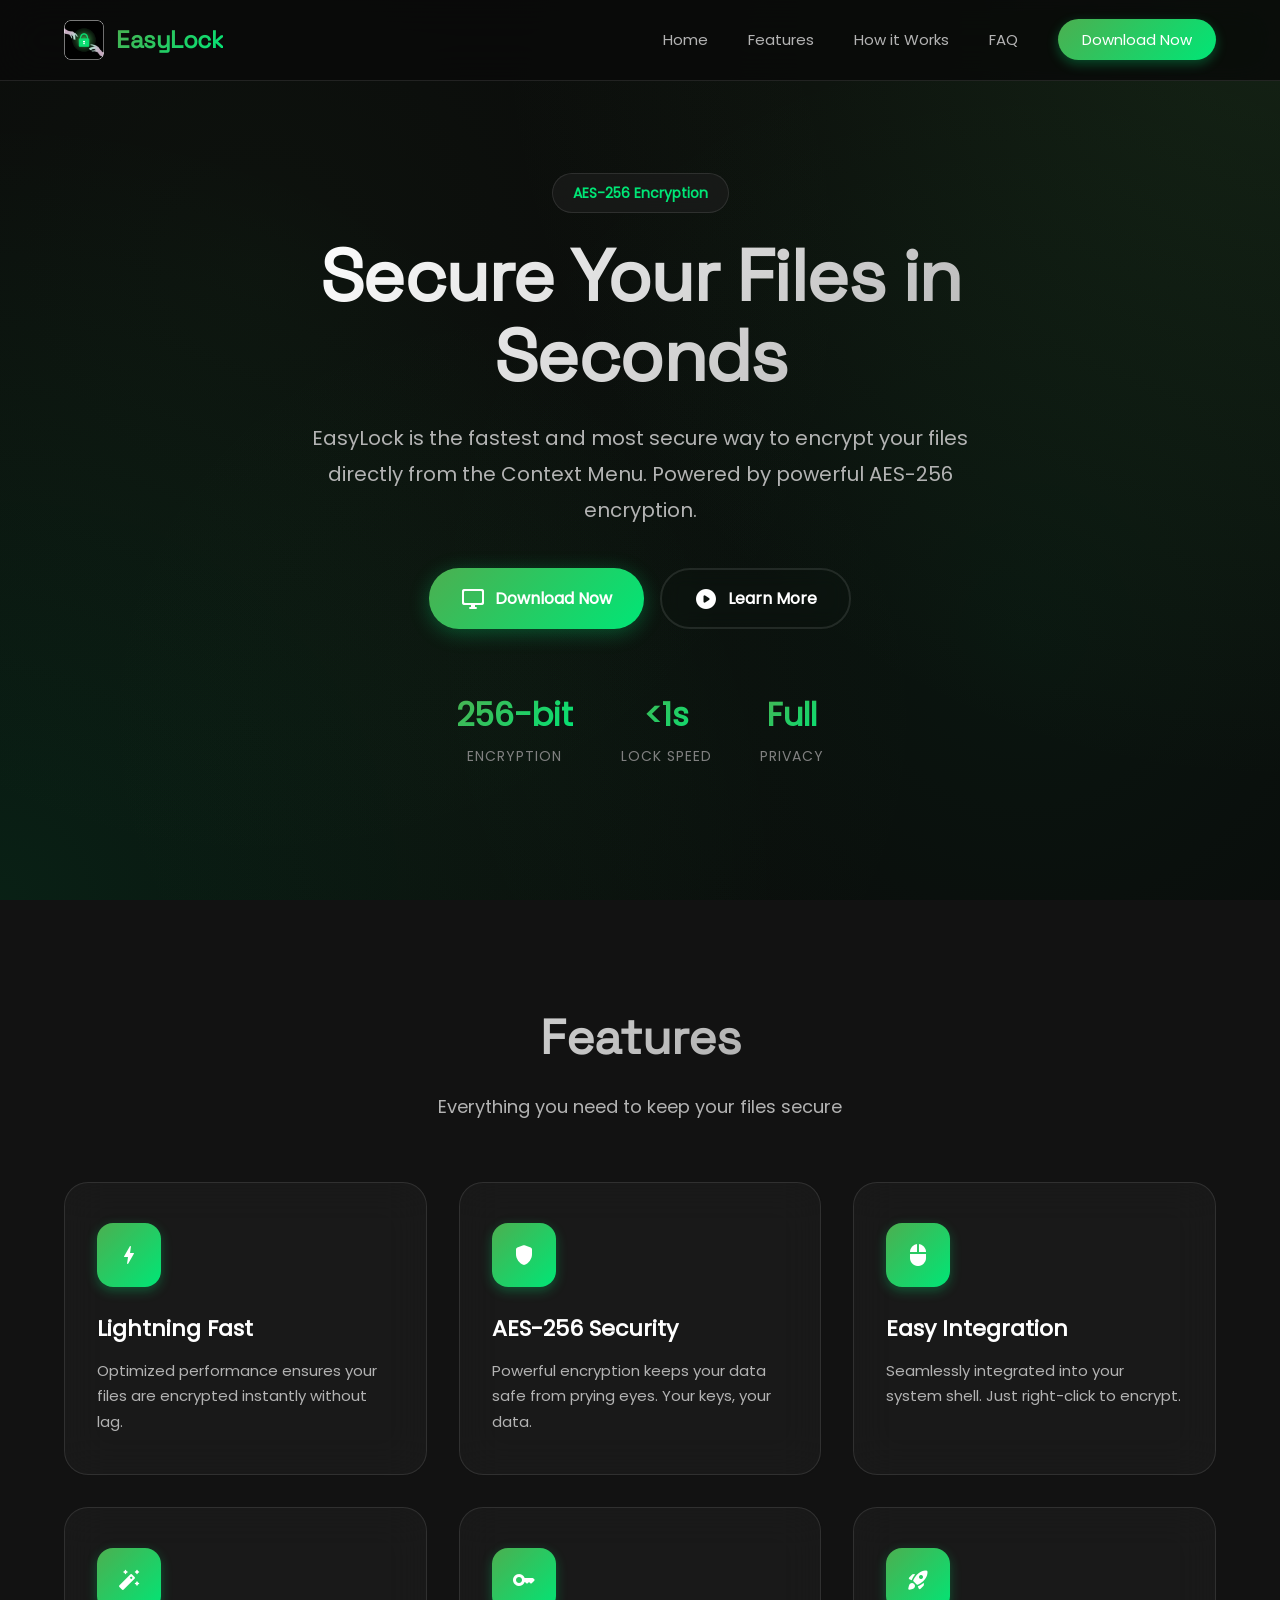
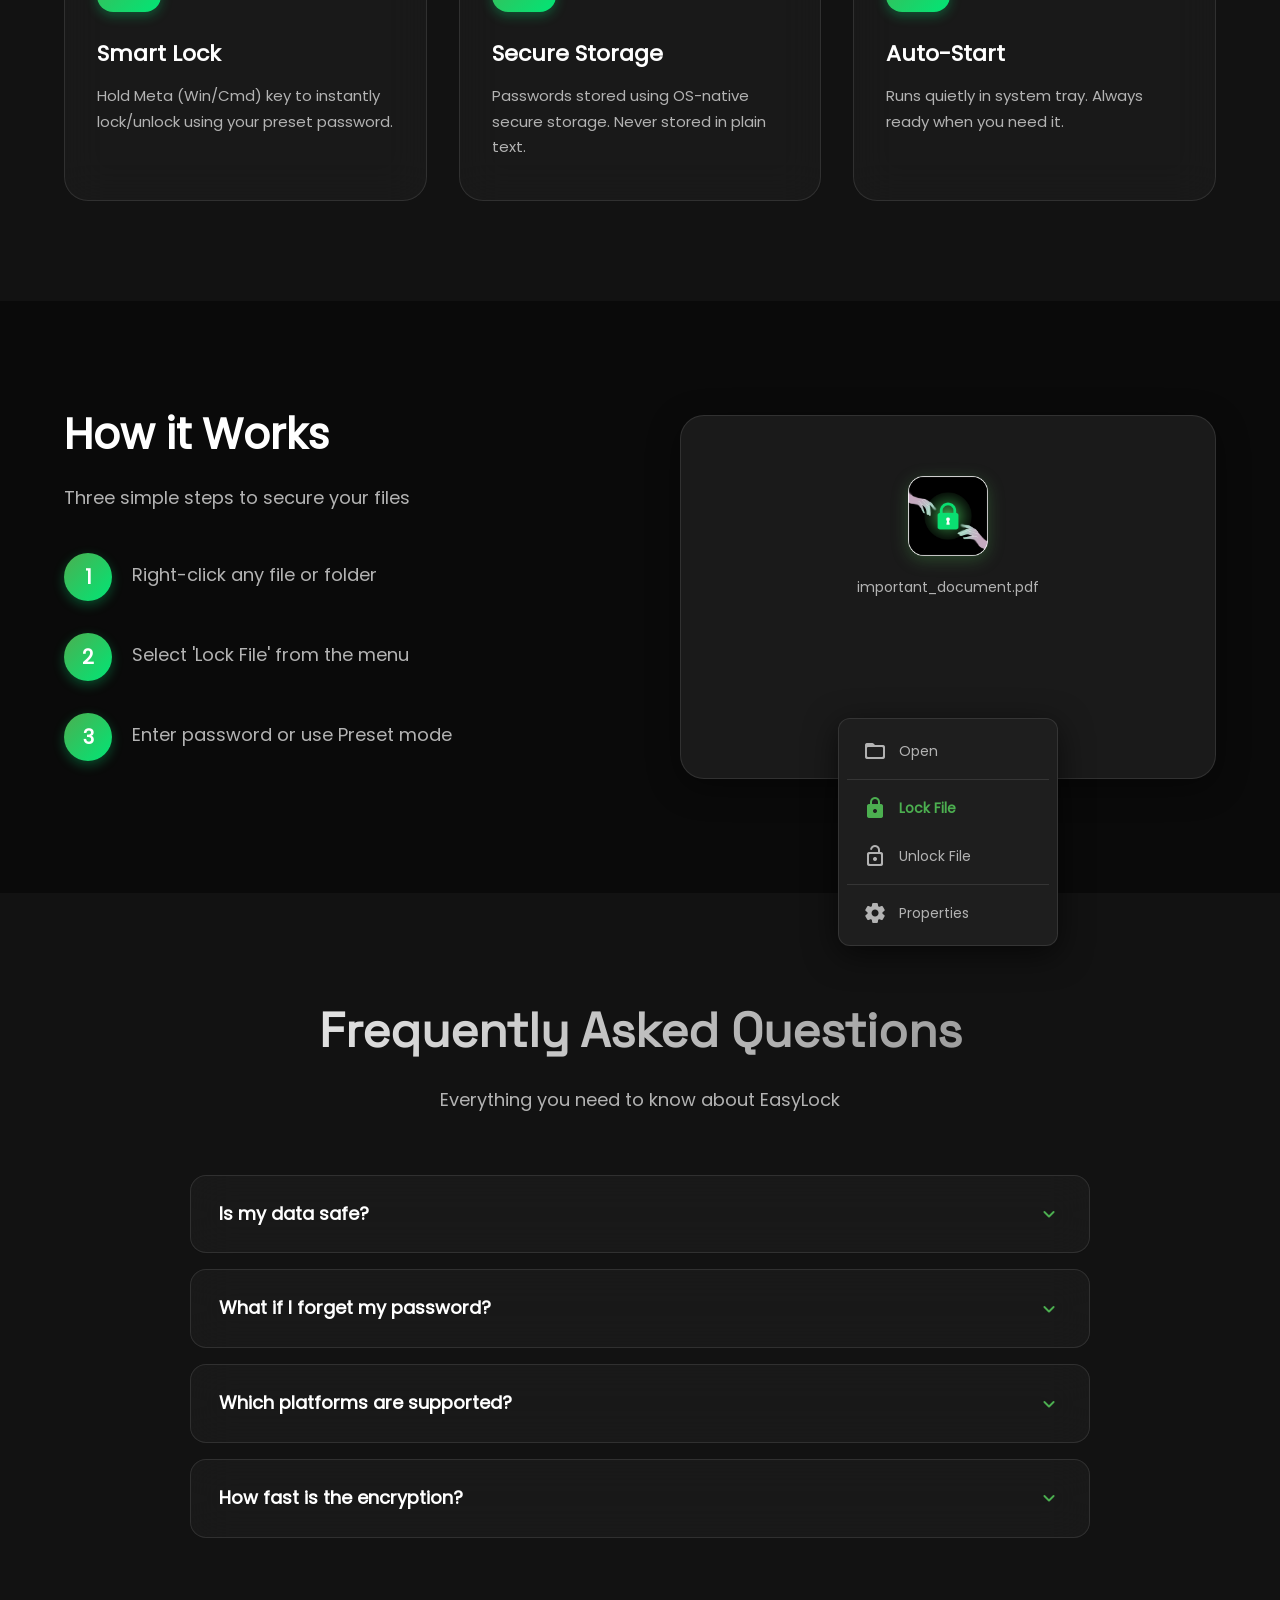
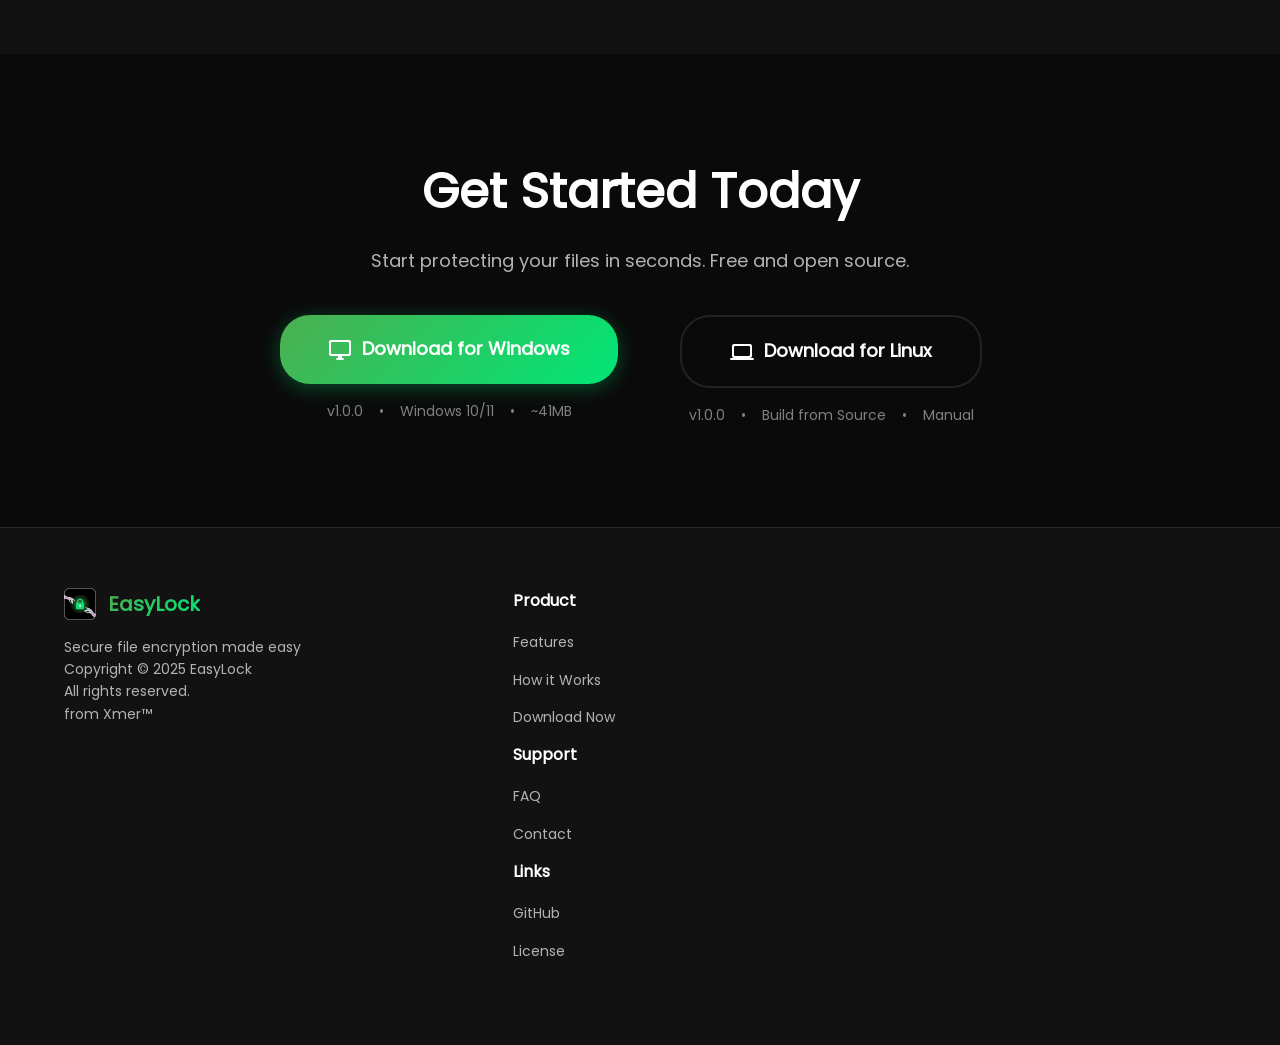
==== commit 8879eddf: "." ====
--- a/index.html
+++ b/index.html
@@ -1,426 +1,419 @@
 <!doctype html>
 <html lang="en">
-  <head>
+
+<head>
     <meta charset="UTF-8" />
     <meta name="viewport" content="width=device-width, initial-scale=1.0" />
     <title>EasyLock - Fast & Secure File Encryption | AES-256 Protection</title>
-    <meta
-      name="description"
-      content="EasyLock provides military-grade AES-256 encryption for your files with seamless shell integration. Protect your data in seconds with right-click encryption."
-    />
-    <meta
-      name="keywords"
-      content="file encryption, AES-256, secure files, Windows encryption, Linux encryption, data protection, file security"
-    />
-    <meta name="author" content="EasyLock" />
-
-    <meta property="og:type" content="website" />
-    <meta
-      property="og:title"
-      content="EasyLock - Fast & Secure File Encryption"
-    />
-    <meta
-      property="og:description"
-      content="Military-grade file encryption integrated directly into your system. Secure your files in seconds."
-    />
-    <link rel="icon" type="image/x-icon" href="assets/logotwo.png" />
-    <link rel="stylesheet" href="css/style.css" />
-  </head>
-
-  <body>
+    <meta name="description"
+        content="EasyLock provides powerful AES-256 encryption for your files with seamless shell integration. Protect your data in seconds with right-click encryption.">
+    <meta name="keywords"
+        content="file encryption, AES-256, secure files, Windows encryption, Linux encryption, data protection, file security">
+    <meta name="author" content="EasyLock">
+    <meta name="robots" content="index, follow">
+
+    <meta property="og:type" content="website">
+    <meta property="og:title" content="EasyLock - Fast & Secure File Encryption">
+    <meta property="og:description"
+        content="Powerful file encryption integrated directly into your system. Secure your files in seconds.">
+
+    <meta property="og:image" content="https://easylock.xmeroriginals.com/assets/logotwo.png">
+    <meta property="og:url" content="https://easylock.xmeroriginals.com/">
+    <meta property="og:site_name" content="EasyLock">
+    <meta property="og:locale" content="en_US">
+    <meta property="og:locale:alternate" content="tr_TR">
+
+    <meta name="twitter:card" content="summary_large_image">
+    <meta name="twitter:title" content="EasyLock - Fast & Secure File Encryption">
+    <meta name="twitter:description"
+        content="Powerful file encryption integrated directly into your system. Secure your files in seconds.">
+    <meta name="twitter:image" content="https://easylock.xmeroriginals.com/assets/logotwo.png">
+
+    <link rel="canonical" href="https://easylock.xmeroriginals.com/">
+
+
+    <script type="application/ld+json">
+    {
+      "@context": "https://schema.org",
+      "@type": "SoftwareApplication",
+      "name": "EasyLock",
+      "operatingSystem": "Windows 10, Windows 11, Linux",
+      "applicationCategory": "SecurityApplication",
+      "offers": {
+        "@type": "Offer",
+        "price": "0.00",
+        "priceCurrency": "USD"
+      },
+      "description": "EasyLock provides powerful AES-256 encryption for your files with seamless shell integration.",
+      "aggregateRating": {
+        "@type": "AggregateRating",
+        "ratingValue": "4.9",
+        "ratingCount": "120"
+      }
+    }
+    </script>
+    <link rel="icon" type="image/x-icon" href="assets/logotwo.png">
+    <link rel="stylesheet" href="css/style.css">
+
+</head>
+
+<body>
     <header id="header">
-      <div class="container">
-        <div class="logo-container">
-          <img src="assets/logotwo.png" alt="EasyLock Logo" class="logo-img" />
-          <span class="logo-text">EasyLock</span>
-        </div>
-
-        <nav class="nav-desktop">
-          <ul>
-            <li><a href="#home" data-key="nav_home">Home</a></li>
-            <li><a href="#features" data-key="nav_features">Features</a></li>
-            <li><a href="#how-it-works" data-key="nav_how">How it Works</a></li>
-            <li><a href="#faq" data-key="nav_faq">FAQ</a></li>
-            <li>
-              <a
-                href="#download"
-                class="btn-download-nav"
-                data-key="btn_download"
-                >Download Now</a
-              >
-            </li>
-          </ul>
-        </nav>
-
-        <button class="mobile-menu-toggle" aria-label="Toggle menu">
-          <span></span>
-          <span></span>
-          <span></span>
-        </button>
-      </div>
+        <div class="container">
+            <div class="logo-container">
+                <img src="assets/logotwo.png" alt="EasyLock Logo" class="logo-img" />
+                <span class="logo-text">EasyLock</span>
+            </div>
+
+            <nav class="nav-desktop">
+                <ul>
+                    <li><a href="#home" data-key="nav_home">Home</a></li>
+                    <li><a href="#features" data-key="nav_features">Features</a></li>
+                    <li><a href="#how-it-works" data-key="nav_how">How it Works</a></li>
+                    <li><a href="#faq" data-key="nav_faq">FAQ</a></li>
+                    <li>
+                        <a href="#download" class="btn-download-nav" data-key="btn_download">Download Now</a>
+                    </li>
+                </ul>
+            </nav>
+
+            <button class="mobile-menu-toggle" aria-label="Toggle menu">
+                <span></span>
+                <span></span>
+                <span></span>
+            </button>
+        </div>
     </header>
 
     <div class="mobile-menu-overlay">
-      <nav class="mobile-nav">
-        <ul>
-          <li><a href="#home" data-key="nav_home">Home</a></li>
-          <li><a href="#features" data-key="nav_features">Features</a></li>
-          <li><a href="#how-it-works" data-key="nav_how">How it Works</a></li>
-          <li><a href="#faq" data-key="nav_faq">FAQ</a></li>
-          <li>
-            <a
-              href="#download"
-              class="btn-download-mobile"
-              data-key="btn_download"
-              >Download Now</a
-            >
-          </li>
-        </ul>
-      </nav>
-    </div>
-
-    <section id="home" class="hero">
-      <div class="particles-bg"></div>
-      <div class="hero-content">
-        <div class="hero-badge" data-key="hero_badge">AES-256 Encryption</div>
-        <h1 data-key="hero_title">Secure Your Files in Seconds</h1>
-        <p data-key="hero_desc">
-          EasyLock is the fastest and most secure way to encrypt your files
-          directly from the Context Menu. Powered by military-grade AES-256
-          encryption.
-        </p>
-        <div class="hero-buttons">
-          <a href="#download" class="btn btn-primary">
-            <i class="material-icons">desktop_windows</i>
-            <span data-key="btn_download">Download Now</span>
-          </a>
-          <a href="#features" class="btn btn-secondary">
-            <i class="material-icons">play_circle</i>
-            <span data-key="btn_learn">Learn More</span>
-          </a>
-        </div>
-        <div class="hero-stats">
-          <div class="stat-item">
-            <div class="stat-number">256-bit</div>
-            <div class="stat-label" data-key="stat_encryption">Encryption</div>
-          </div>
-          <div class="stat-item">
-            <div class="stat-number">&lt;1s</div>
-            <div class="stat-label" data-key="stat_speed">Lock Speed</div>
-          </div>
-          <div class="stat-item">
-            <div class="stat-number">100%</div>
-            <div class="stat-label" data-key="stat_secure">Secure</div>
-          </div>
-        </div>
-      </div>
-    </section>
-
-    <section id="features" class="features">
-      <div class="container">
-        <h2 class="section-title" data-key="nav_features">Features</h2>
-        <p class="section-subtitle" data-key="features_subtitle">
-          Everything you need to keep your files secure
-        </p>
-        <div class="features-grid">
-          <div class="feature-card">
-            <div class="feature-icon"><i class="material-icons">bolt</i></div>
-            <h3 data-key="feat_fast_title">Lightning Fast</h3>
-            <p data-key="feat_fast_desc">
-              Optimized performance ensures your files are encrypted instantly
-              without lag.
-            </p>
-          </div>
-          <div class="feature-card">
-            <div class="feature-icon"><i class="material-icons">shield</i></div>
-            <h3 data-key="feat_secure_title">AES-256 Security</h3>
-            <p data-key="feat_secure_desc">
-              Military-grade encryption keeps your data safe from prying eyes.
-              Your keys, your data.
-            </p>
-          </div>
-          <div class="feature-card">
-            <div class="feature-icon"><i class="material-icons">mouse</i></div>
-            <h3 data-key="feat_easy_title">Easy Integration</h3>
-            <p data-key="feat_easy_desc">
-              Seamlessly integrated into your system shell. Just right-click to
-              encrypt.
-            </p>
-          </div>
-          <div class="feature-card">
-            <div class="feature-icon">
-              <i class="material-icons">auto_fix_high</i>
-            </div>
-            <h3 data-key="feat_smart_title">Smart Lock</h3>
-            <p data-key="feat_smart_desc">
-              Hold Meta (Win/Cmd) key to instantly lock/unlock using your preset
-              password.
-            </p>
-          </div>
-          <div class="feature-card">
-            <div class="feature-icon"><i class="material-icons">key</i></div>
-            <h3 data-key="feat_password_title">Secure Storage</h3>
-            <p data-key="feat_password_desc">
-              Passwords stored using OS-native secure storage. Never stored in
-              plain text.
-            </p>
-          </div>
-          <div class="feature-card">
-            <div class="feature-icon">
-              <i class="material-icons">rocket_launch</i>
-            </div>
-            <h3 data-key="feat_startup_title">Auto-Start</h3>
-            <p data-key="feat_startup_desc">
-              Runs quietly in system tray. Always ready when you need it.
-            </p>
-          </div>
-        </div>
-      </div>
-    </section>
-
-    <section id="how-it-works" class="showcase">
-      <div class="container">
-        <div class="showcase-content">
-          <div class="showcase-text">
-            <h2 data-key="showcase_title">How it Works</h2>
-            <p class="showcase-desc" data-key="showcase_desc">
-              Three simple steps to secure your files
-            </p>
-            <ul class="steps-list">
-              <li>
-                <div class="step-number">1</div>
-                <div class="step-content">
-                  <span data-key="step_1">Right-click any file or folder</span>
-                </div>
-              </li>
-              <li>
-                <div class="step-number">2</div>
-                <div class="step-content">
-                  <span data-key="step_2"
-                    >Select 'Lock File' from the menu</span
-                  >
-                </div>
-              </li>
-              <li>
-                <div class="step-number">3</div>
-                <div class="step-content">
-                  <span data-key="step_3"
-                    >Enter password or use Preset mode</span
-                  >
-                </div>
-              </li>
-            </ul>
-          </div>
-          <div class="showcase-visual">
-            <div class="context-menu-demo">
-              <div class="file-icon">
-                <img
-                  src="assets/logotwo.png"
-                  alt="EasyLock"
-                  class="demo-logo"
-                />
-                <div class="file-name">important_document.pdf</div>
-              </div>
-              <div class="context-menu">
-                <div class="menu-item">
-                  <i class="material-icons">folder_open</i> Open
-                </div>
-                <div class="menu-divider"></div>
-                <div class="menu-item highlight">
-                  <i class="material-icons">lock</i> Lock File
-                </div>
-                <div class="menu-item">
-                  <i class="material-icons">lock_open</i> Unlock File
-                </div>
-                <div class="menu-divider"></div>
-                <div class="menu-item">
-                  <i class="material-icons">settings</i> Properties
-                </div>
-              </div>
-            </div>
-          </div>
-        </div>
-      </div>
-    </section>
-
-    <section id="faq" class="faq">
-      <div class="container">
-        <h2 class="section-title" data-key="faq_title">
-          Frequently Asked Questions
-        </h2>
-        <p class="section-subtitle" data-key="faq_subtitle">
-          Everything you need to know about EasyLock
-        </p>
-        <div class="faq-grid">
-          <div class="faq-item">
-            <div class="faq-question">
-              <h3 data-key="faq_q1">Is my data safe?</h3>
-              <i class="material-icons">expand_more</i>
-            </div>
-            <div class="faq-answer">
-              <p data-key="faq_a1">
-                Yes! EasyLock uses AES-256 GCM encryption. Your passwords are
-                stored securely using OS-native secure APIs.
-              </p>
-            </div>
-          </div>
-          <div class="faq-item">
-            <div class="faq-question">
-              <h3 data-key="faq_q2">What if I forget my password?</h3>
-              <i class="material-icons">expand_more</i>
-            </div>
-            <div class="faq-answer">
-              <p data-key="faq_a2">
-                Encrypted files cannot be recovered without the correct
-                password. This ensures maximum security. We recommend using a
-                password manager.
-              </p>
-            </div>
-          </div>
-          <div class="faq-item">
-            <div class="faq-question">
-              <h3 data-key="faq_q3">Which platforms are supported?</h3>
-              <i class="material-icons">expand_more</i>
-            </div>
-            <div class="faq-answer">
-              <p data-key="faq_a3">
-                EasyLock is compatible with Windows 10/11 and Linux (Ubuntu
-                20.04+). It integrates seamlessly with system file managers.
-              </p>
-            </div>
-          </div>
-          <div class="faq-item">
-            <div class="faq-question">
-              <h3 data-key="faq_q4">How fast is the encryption?</h3>
-              <i class="material-icons">expand_more</i>
-            </div>
-            <div class="faq-answer">
-              <p data-key="faq_a4">
-                EasyLock is optimized for speed. Most common files encrypt in
-                under a second on modern systems.
-              </p>
-            </div>
-          </div>
-        </div>
-      </div>
-    </section>
-
-    <section id="download" class="download">
-      <div class="container">
-        <div class="download-content">
-          <h2 data-key="download_title">Get Started Today</h2>
-          <p data-key="download_desc">
-            Start protecting your files in seconds. Free and open source.
-          </p>
-
-          <div class="download-buttons">
-            <div class="download-option">
-              <a
-                href="https://github.com/xmeroriginals/easylock/releases/tag/v1.0.0"
-                class="btn btn-primary btn-large"
-              >
-                <i class="material-icons">desktop_windows</i>
-                <span data-key="btn_download_windows"
-                  >Download for Windows</span
-                >
-              </a>
-              <div class="download-info">
-                <span class="version">v1.0.0</span>
-                <span class="separator">•</span>
-                <span class="compatible">Windows 10/11</span>
-                <span class="separator">•</span>
-                <span class="size">~41MB</span>
-              </div>
-            </div>
-
-            <div class="download-option">
-              <a
-                href="https://github.com/xmeroriginals/easylock/blob/v1.0.0/README.md"
-                class="btn btn-secondary btn-large"
-              >
-                <i class="material-icons">laptop</i>
-                <span data-key="btn_download_linux">Download for Linux</span>
-              </a>
-              <div class="download-info">
-                <span class="version">v1.0.0</span>
-                <span class="separator">•</span>
-                <span class="compatible">Build from Source</span>
-                <span class="separator">•</span>
-                <span class="size">Manual</span>
-              </div>
-            </div>
-          </div>
-        </div>
-      </div>
-    </section>
-
-    <footer>
-      <div class="container">
-        <div class="footer-content">
-          <div class="footer-brand">
-            <div class="footer-logo">
-              <img
-                src="assets/logotwo.png"
-                alt="EasyLock Logo"
-                class="footer-logo-img"
-              />
-              <span>EasyLock</span>
-            </div>
-            <p class="footer-tagline" data-key="footer_tagline">
-              Secure file encryption made easy
-            </p>
-            <p class="footer-tagline">Copyright © 2025 EasyLock</p>
-            <p class="footer-tagline">All rights reserved.</p>
-            <p class="footer-tagline">from Xmer™</p>
-          </div>
-          <div class="footer-links">
-            <div class="footer-column">
-              <h4 data-key="footer_product">Product</h4>
-              <ul>
-                <li>
-                  <a href="#features" data-key="nav_features">Features</a>
-                </li>
-                <li>
-                  <a href="#how-it-works" data-key="nav_how">How it Works</a>
-                </li>
-                <li>
-                  <a href="#download" data-key="btn_download">Download</a>
-                </li>
-              </ul>
-            </div>
-            <div class="footer-column">
-              <h4 data-key="footer_support">Support</h4>
-              <ul>
+        <nav class="mobile-nav">
+            <ul>
+                <li><a href="#home" data-key="nav_home">Home</a></li>
+                <li><a href="#features" data-key="nav_features">Features</a></li>
+                <li><a href="#how-it-works" data-key="nav_how">How it Works</a></li>
                 <li><a href="#faq" data-key="nav_faq">FAQ</a></li>
                 <li>
-                  <a
-                    href="https://xmeroriginals.com/#contact"
-                    data-key="footer_contact"
-                    >Contact</a
-                  >
+                    <a href="#download" class="btn-download-mobile" data-key="btn_download">Download Now</a>
                 </li>
-              </ul>
-            </div>
-            <div class="footer-column">
-              <h4 data-key="footer_legal">Links</h4>
-              <ul>
-                <li>
-                  <a href="https://github.com/xmeroriginals/easylock">GitHub</a>
-                </li>
-                <li>
-                  <a
-                    href="https://raw.githubusercontent.com/xmeroriginals/easylock/refs/heads/main/LICENSE"
-                    data-key="footer_license"
-                    >License</a
-                  >
-                </li>
-              </ul>
-            </div>
-          </div>
-        </div>
-      </div>
+            </ul>
+        </nav>
+    </div>
+
+    <section id="home" class="hero">
+        <div class="particles-bg"></div>
+        <div class="hero-content">
+            <div class="hero-badge" data-key="hero_badge">AES-256 Encryption</div>
+            <h1 data-key="hero_title">Secure Your Files in Seconds</h1>
+            <p data-key="hero_desc">EasyLock is the fastest and most secure way to encrypt your files directly from the
+                Context Menu. Powered by powerful AES-256 encryption.</p>
+            <div class="hero-buttons">
+                <a href="#download" class="btn btn-primary">
+                    <i class="material-icons">desktop_windows</i>
+                    <span data-key="btn_download">Download Now</span>
+                </a>
+                <a href="#features" class="btn btn-secondary">
+                    <i class="material-icons">play_circle</i>
+                    <span data-key="btn_learn">Learn More</span>
+                </a>
+            </div>
+            <div class="hero-stats">
+                <div class="stat-item">
+                    <div class="stat-number">256-bit</div>
+                    <div class="stat-label" data-key="stat_encryption">Encryption</div>
+                </div>
+                <div class="stat-item">
+                    <div class="stat-number">&lt;1s</div>
+                    <div class="stat-label" data-key="stat_speed">Lock Speed</div>
+                </div>
+                <div class="stat-item">
+                    <div class="stat-number" data-key="stat_full">Full</div>
+                    <div class="stat-label" data-key="stat_private">Privacy</div>
+                </div>
+            </div>
+        </div>
+    </section>
+
+    <section id="features" class="features">
+        <div class="container">
+            <h2 class="section-title" data-key="nav_features">Features</h2>
+            <p class="section-subtitle" data-key="features_subtitle">
+                Everything you need to keep your files secure
+            </p>
+            <div class="features-grid">
+                <div class="feature-card">
+                    <div class="feature-icon"><i class="material-icons">bolt</i></div>
+                    <h3 data-key="feat_fast_title">Lightning Fast</h3>
+                    <p data-key="feat_fast_desc">
+                        Optimized performance ensures your files are encrypted instantly
+                        without lag.
+                    </p>
+                </div>
+                <div class="feature-card">
+                    <div class="feature-icon"><i class="material-icons">shield</i></div>
+                    <h3 data-key="feat_secure_title">AES-256 Security</h3>
+                    <p data-key="feat_secure_desc">
+                        Military-grade encryption keeps your data safe from prying eyes.
+                        Your keys, your data.
+                    </p>
+                </div>
+                <div class="feature-card">
+                    <div class="feature-icon"><i class="material-icons">mouse</i></div>
+                    <h3 data-key="feat_easy_title">Easy Integration</h3>
+                    <p data-key="feat_easy_desc">
+                        Seamlessly integrated into your system shell. Just right-click to
+                        encrypt.
+                    </p>
+                </div>
+                <div class="feature-card">
+                    <div class="feature-icon">
+                        <i class="material-icons">auto_fix_high</i>
+                    </div>
+                    <h3 data-key="feat_smart_title">Smart Lock</h3>
+                    <p data-key="feat_smart_desc">
+                        Hold Meta (Win/Cmd) key to instantly lock/unlock using your preset
+                        password.
+                    </p>
+                </div>
+                <div class="feature-card">
+                    <div class="feature-icon"><i class="material-icons">key</i></div>
+                    <h3 data-key="feat_password_title">Secure Storage</h3>
+                    <p data-key="feat_password_desc">
+                        Passwords stored using OS-native secure storage. Never stored in
+                        plain text.
+                    </p>
+                </div>
+                <div class="feature-card">
+                    <div class="feature-icon">
+                        <i class="material-icons">rocket_launch</i>
+                    </div>
+                    <h3 data-key="feat_startup_title">Auto-Start</h3>
+                    <p data-key="feat_startup_desc">
+                        Runs quietly in system tray. Always ready when you need it.
+                    </p>
+                </div>
+            </div>
+        </div>
+    </section>
+
+    <section id="how-it-works" class="showcase">
+        <div class="container">
+            <div class="showcase-content">
+                <div class="showcase-text">
+                    <h2 data-key="showcase_title">How it Works</h2>
+                    <p class="showcase-desc" data-key="showcase_desc">
+                        Three simple steps to secure your files
+                    </p>
+                    <ul class="steps-list">
+                        <li>
+                            <div class="step-number">1</div>
+                            <div class="step-content">
+                                <span data-key="step_1">Right-click any file or folder</span>
+                            </div>
+                        </li>
+                        <li>
+                            <div class="step-number">2</div>
+                            <div class="step-content">
+                                <span data-key="step_2">Select 'Lock File' from the menu</span>
+                            </div>
+                        </li>
+                        <li>
+                            <div class="step-number">3</div>
+                            <div class="step-content">
+                                <span data-key="step_3">Enter password or use Preset mode</span>
+                            </div>
+                        </li>
+                    </ul>
+                </div>
+                <div class="showcase-visual">
+                    <div class="context-menu-demo">
+                        <div class="file-icon">
+                            <img src="assets/logotwo.png" alt="EasyLock" class="demo-logo" />
+                            <div class="file-name">important_document.pdf</div>
+                        </div>
+                        <div class="context-menu">
+                            <div class="menu-item">
+                                <i class="material-icons">folder_open</i> Open
+                            </div>
+                            <div class="menu-divider"></div>
+                            <div class="menu-item highlight">
+                                <i class="material-icons">lock</i> Lock File
+                            </div>
+                            <div class="menu-item">
+                                <i class="material-icons">lock_open</i> Unlock File
+                            </div>
+                            <div class="menu-divider"></div>
+                            <div class="menu-item">
+                                <i class="material-icons">settings</i> Properties
+                            </div>
+                        </div>
+                    </div>
+                </div>
+            </div>
+        </div>
+    </section>
+
+    <section id="faq" class="faq">
+        <div class="container">
+            <h2 class="section-title" data-key="faq_title">
+                Frequently Asked Questions
+            </h2>
+            <p class="section-subtitle" data-key="faq_subtitle">
+                Everything you need to know about EasyLock
+            </p>
+            <div class="faq-grid">
+                <div class="faq-item">
+                    <div class="faq-question">
+                        <h3 data-key="faq_q1">Is my data safe?</h3>
+                        <i class="material-icons">expand_more</i>
+                    </div>
+                    <div class="faq-answer">
+                        <p data-key="faq_a1">
+                            Yes! EasyLock uses AES-256 GCM encryption. Your passwords are
+                            stored securely using OS-native secure APIs.
+                        </p>
+                    </div>
+                </div>
+                <div class="faq-item">
+                    <div class="faq-question">
+                        <h3 data-key="faq_q2">What if I forget my password?</h3>
+                        <i class="material-icons">expand_more</i>
+                    </div>
+                    <div class="faq-answer">
+                        <p data-key="faq_a2">
+                            Encrypted files cannot be recovered without the correct
+                            password. This ensures maximum security. We recommend using a
+                            password manager.
+                        </p>
+                    </div>
+                </div>
+                <div class="faq-item">
+                    <div class="faq-question">
+                        <h3 data-key="faq_q3">Which platforms are supported?</h3>
+                        <i class="material-icons">expand_more</i>
+                    </div>
+                    <div class="faq-answer">
+                        <p data-key="faq_a3">
+                            EasyLock is compatible with Windows 10/11 and Linux (Ubuntu
+                            20.04+). It integrates seamlessly with system file managers.
+                        </p>
+                    </div>
+                </div>
+                <div class="faq-item">
+                    <div class="faq-question">
+                        <h3 data-key="faq_q4">How fast is the encryption?</h3>
+                        <i class="material-icons">expand_more</i>
+                    </div>
+                    <div class="faq-answer">
+                        <p data-key="faq_a4">
+                            EasyLock is optimized for speed. Most common files encrypt in
+                            under a second on modern systems.
+                        </p>
+                    </div>
+                </div>
+            </div>
+        </div>
+    </section>
+
+    <section id="download" class="download">
+        <div class="container">
+            <div class="download-content">
+                <h2 data-key="download_title">Get Started Today</h2>
+                <p data-key="download_desc">
+                    Start protecting your files in seconds. Free and open source.
+                </p>
+
+                <div class="download-buttons">
+                    <div class="download-option">
+                        <a href="https://github.com/xmeroriginals/easylock/releases/tag/v1.0.0"
+                            class="btn btn-primary btn-large">
+                            <i class="material-icons">desktop_windows</i>
+                            <span data-key="btn_download_windows">Download for Windows</span>
+                        </a>
+                        <div class="download-info">
+                            <span class="version">v1.0.0</span>
+                            <span class="separator">•</span>
+                            <span class="compatible">Windows 10/11</span>
+                            <span class="separator">•</span>
+                            <span class="size">~41MB</span>
+                        </div>
+                    </div>
+
+                    <div class="download-option">
+                        <a href="https://github.com/xmeroriginals/easylock/blob/v1.0.0/README.md"
+                            class="btn btn-secondary btn-large">
+                            <i class="material-icons">laptop</i>
+                            <span data-key="btn_download_linux">Download for Linux</span>
+                        </a>
+                        <div class="download-info">
+                            <span class="version">v1.0.0</span>
+                            <span class="separator">•</span>
+                            <span class="compatible">Build from Source</span>
+                            <span class="separator">•</span>
+                            <span class="size">Manual</span>
+                        </div>
+                    </div>
+                </div>
+            </div>
+        </div>
+    </section>
+
+    <footer>
+        <div class="container">
+            <div class="footer-content">
+                <div class="footer-brand">
+                    <div class="footer-logo">
+                        <img src="assets/logotwo.png" alt="EasyLock Logo" class="footer-logo-img" />
+                        <span>EasyLock</span>
+                    </div>
+                    <p class="footer-tagline" data-key="footer_tagline">
+                        Secure file encryption made easy
+                    </p>
+                    <p class="footer-tagline">Copyright © 2025 EasyLock</p>
+                    <p class="footer-tagline">All rights reserved.</p>
+                    <p class="footer-tagline">from Xmer™</p>
+                </div>
+                <div class="footer-links">
+                    <div class="footer-column">
+                        <h4 data-key="footer_product">Product</h4>
+                        <ul>
+                            <li>
+                                <a href="#features" data-key="nav_features">Features</a>
+                            </li>
+                            <li>
+                                <a href="#how-it-works" data-key="nav_how">How it Works</a>
+                            </li>
+                            <li>
+                                <a href="#download" data-key="btn_download">Download</a>
+                            </li>
+                        </ul>
+                    </div>
+                    <div class="footer-column">
+                        <h4 data-key="footer_support">Support</h4>
+                        <ul>
+                            <li><a href="#faq" data-key="nav_faq">FAQ</a></li>
+                            <li>
+                                <a href="https://xmeroriginals.com/#contact" data-key="footer_contact">Contact</a>
+                            </li>
+                        </ul>
+                    </div>
+                    <div class="footer-column">
+                        <h4 data-key="footer_legal">Links</h4>
+                        <ul>
+                            <li>
+                                <a href="https://github.com/xmeroriginals/easylock">GitHub</a>
+                            </li>
+                            <li>
+                                <a href="https://raw.githubusercontent.com/xmeroriginals/easylock/refs/heads/main/LICENSE"
+                                    data-key="footer_license">License</a>
+                            </li>
+                        </ul>
+                    </div>
+                </div>
+            </div>
+        </div>
     </footer>
 
     <script src="js/script.js"></script>
-  </body>
-</html>
+</body>
+
+</html>
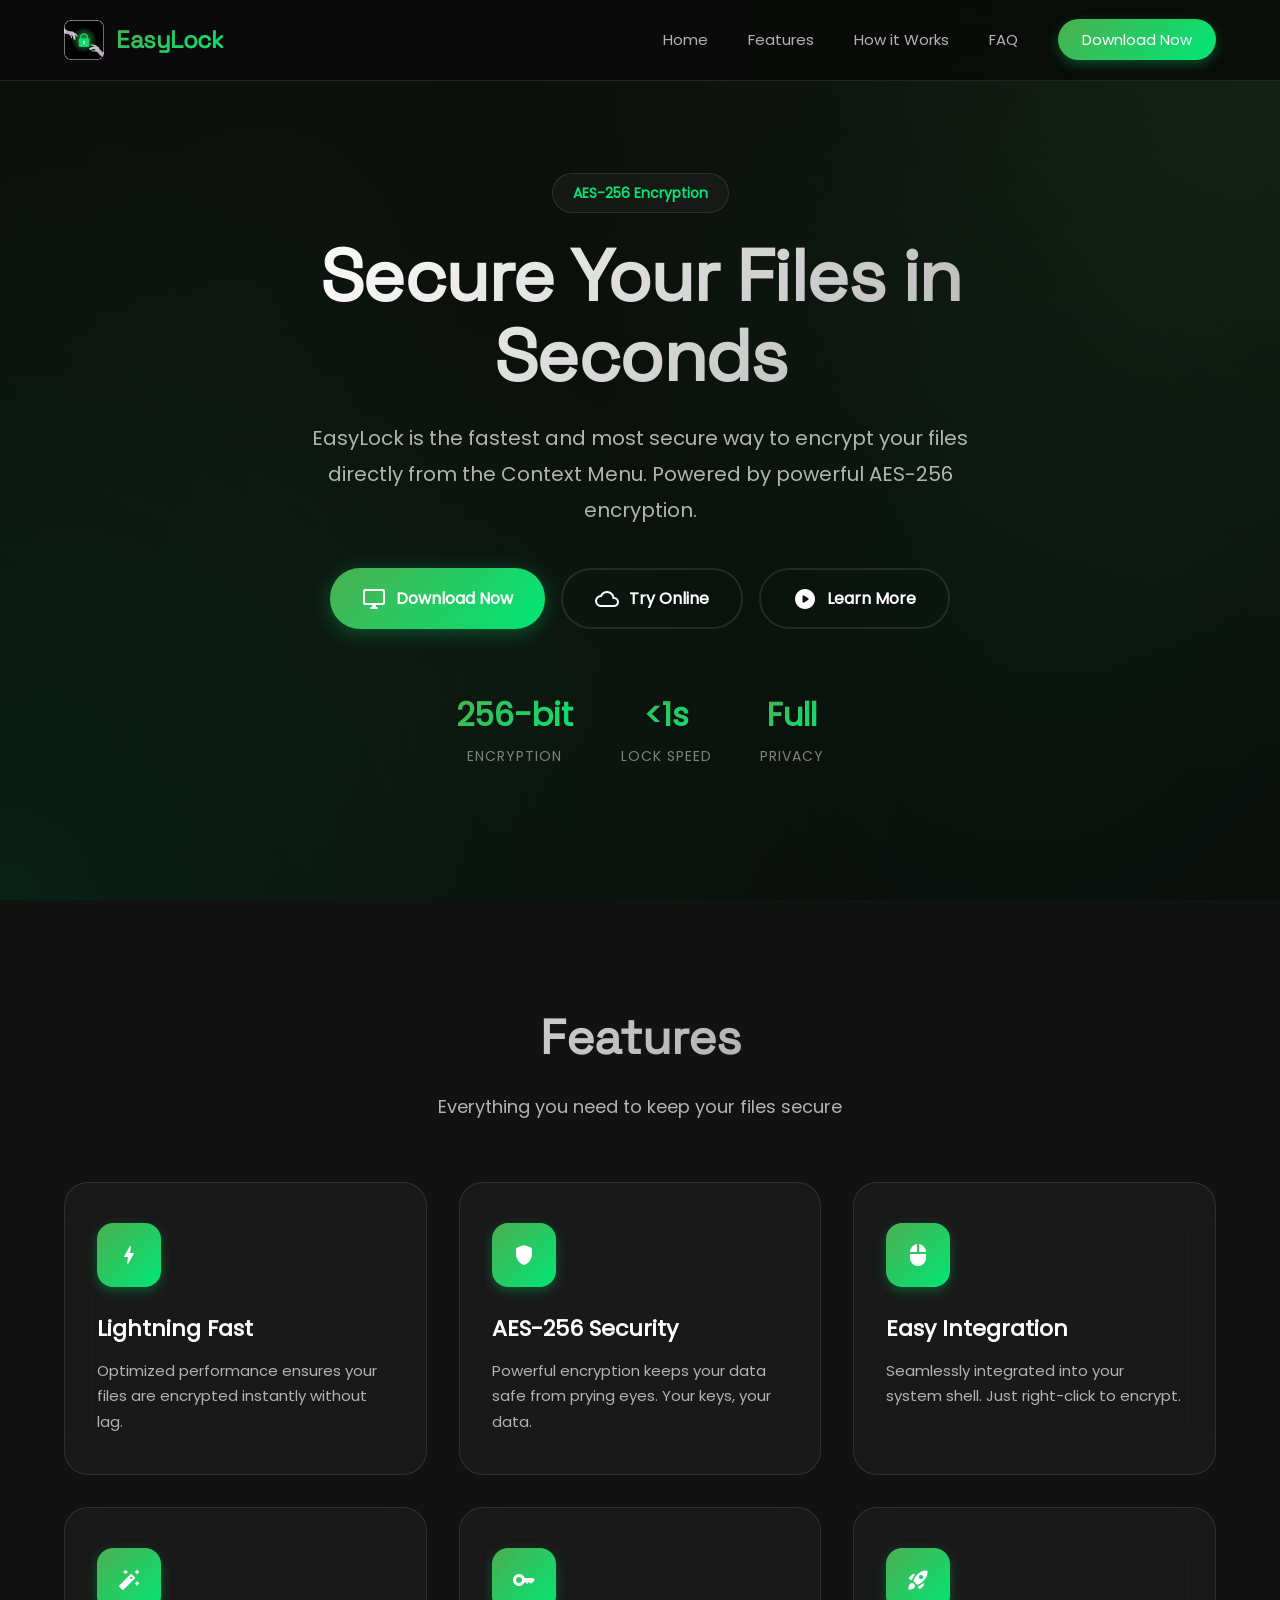
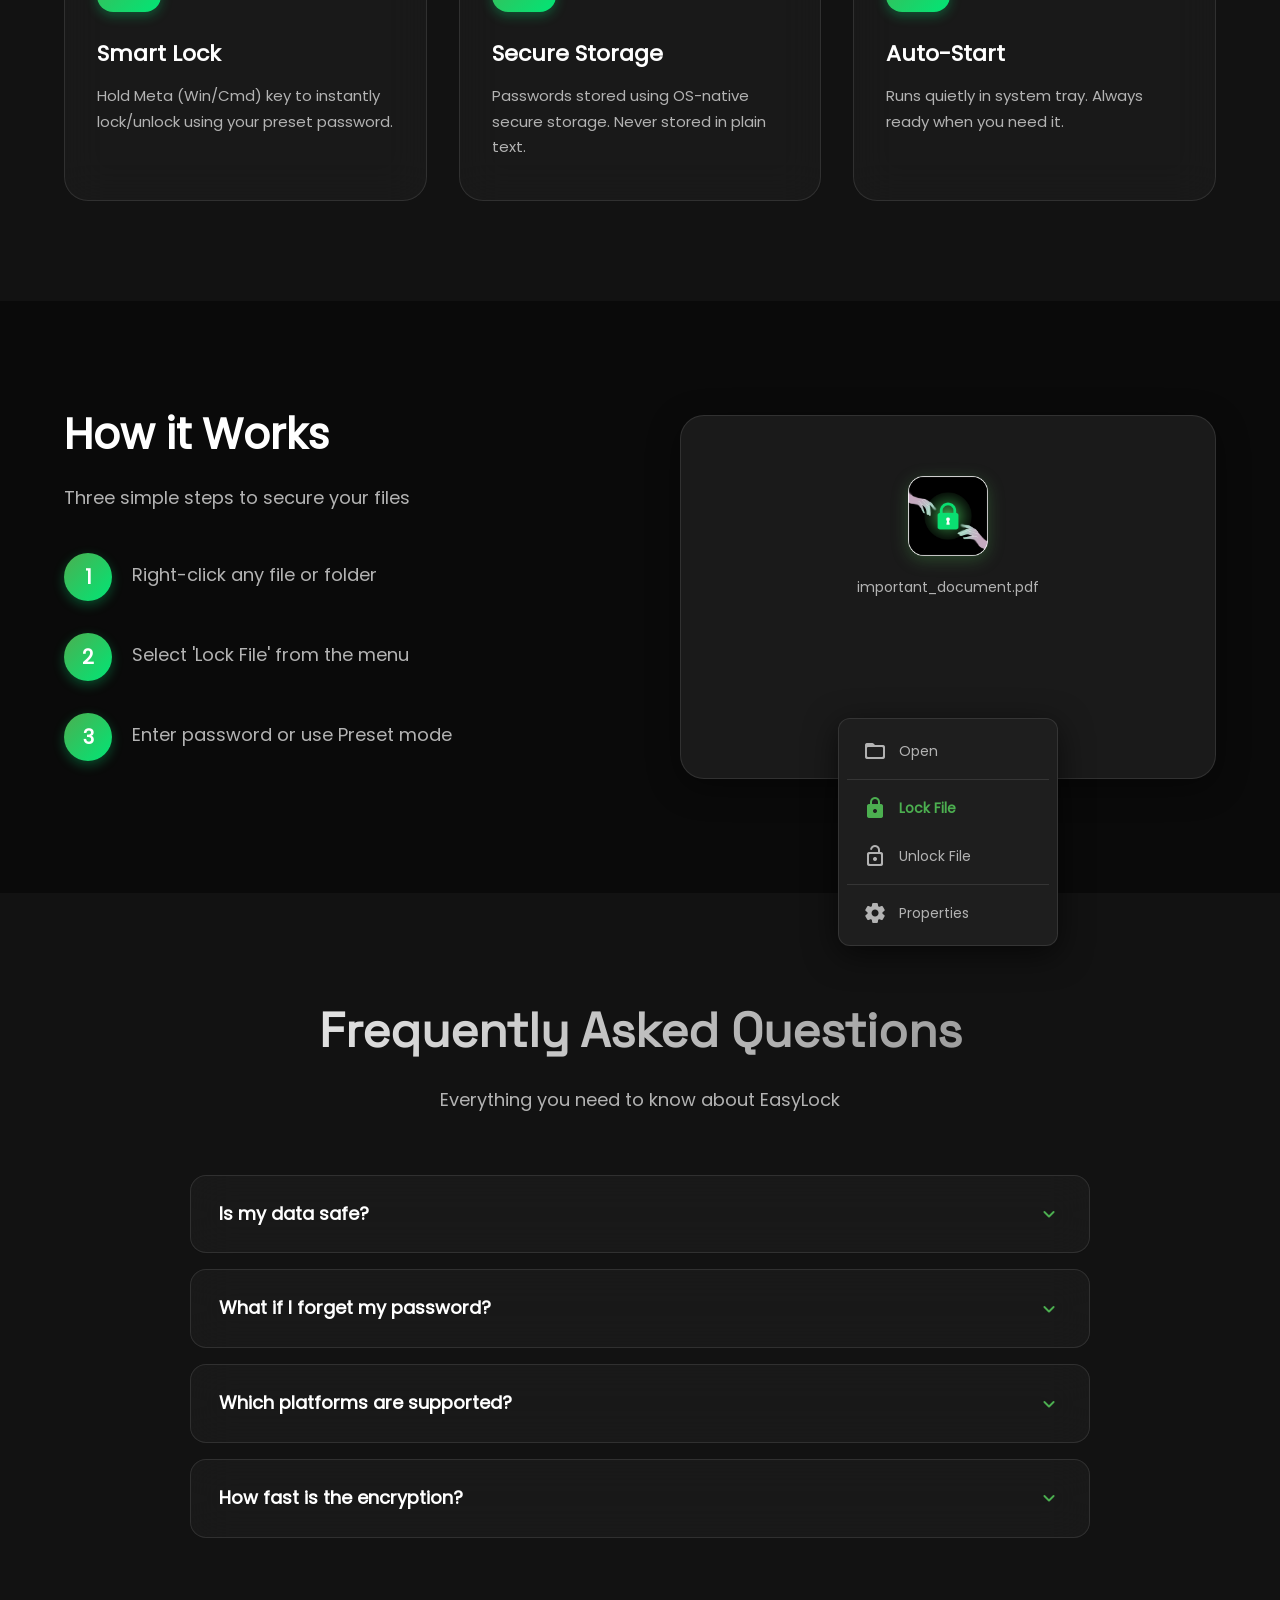
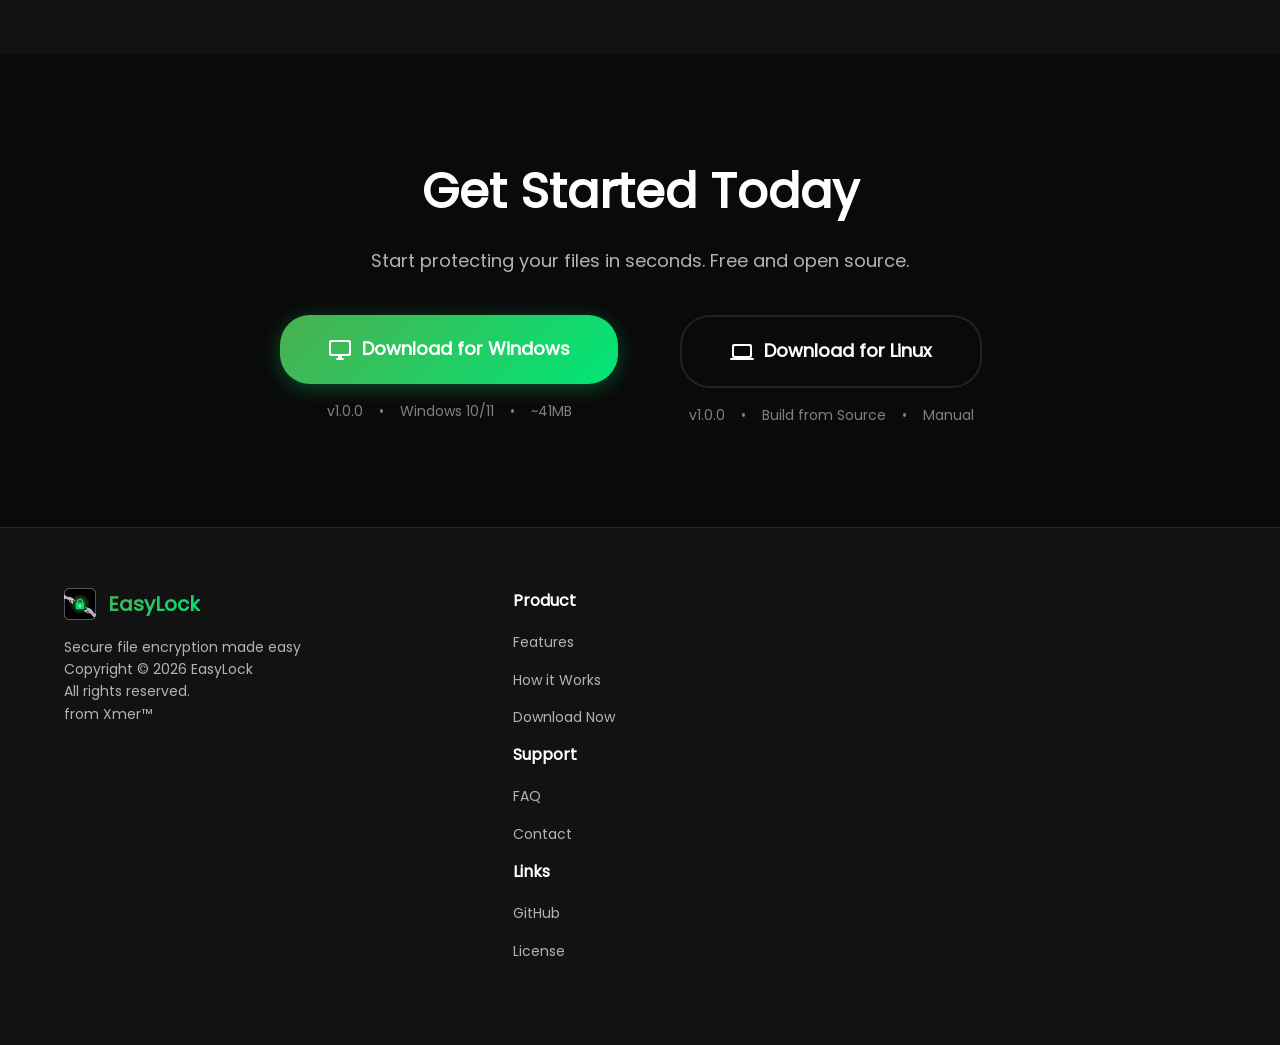
==== commit 85230a62: "Security Updates, Improvements, Bug Fix" ====
--- a/index.html
+++ b/index.html
@@ -105,12 +105,16 @@
             <div class="hero-badge" data-key="hero_badge">AES-256 Encryption</div>
             <h1 data-key="hero_title">Secure Your Files in Seconds</h1>
             <p data-key="hero_desc">EasyLock is the fastest and most secure way to encrypt your files directly from the
-                Context Menu. Powered by powerful AES-256 encryption.</p>
+                Context Menu. Powered by AES-256 encryption.</p>
             <div class="hero-buttons">
                 <a href="#download" class="btn btn-primary">
                     <i class="material-icons">desktop_windows</i>
                     <span data-key="btn_download">Download Now</span>
                 </a>
+                <a href="try/index.html" class="btn btn-secondary">
+                    <i class="material-icons">cloud_queue</i>
+                    <span data-key="btn_try">Try Online</span>
+                </a>
                 <a href="#features" class="btn btn-secondary">
                     <i class="material-icons">play_circle</i>
                     <span data-key="btn_learn">Learn More</span>
@@ -152,7 +156,7 @@
                     <div class="feature-icon"><i class="material-icons">shield</i></div>
                     <h3 data-key="feat_secure_title">AES-256 Security</h3>
                     <p data-key="feat_secure_desc">
-                        Military-grade encryption keeps your data safe from prying eyes.
+                        Powerful encryption keeps your data safe from prying eyes.
                         Your keys, your data.
                     </p>
                 </div>
@@ -368,7 +372,7 @@
                     <p class="footer-tagline" data-key="footer_tagline">
                         Secure file encryption made easy
                     </p>
-                    <p class="footer-tagline">Copyright © 2025 EasyLock</p>
+                    <p class="footer-tagline">Copyright © 2026 EasyLock</p>
                     <p class="footer-tagline">All rights reserved.</p>
                     <p class="footer-tagline">from Xmer™</p>
                 </div>
